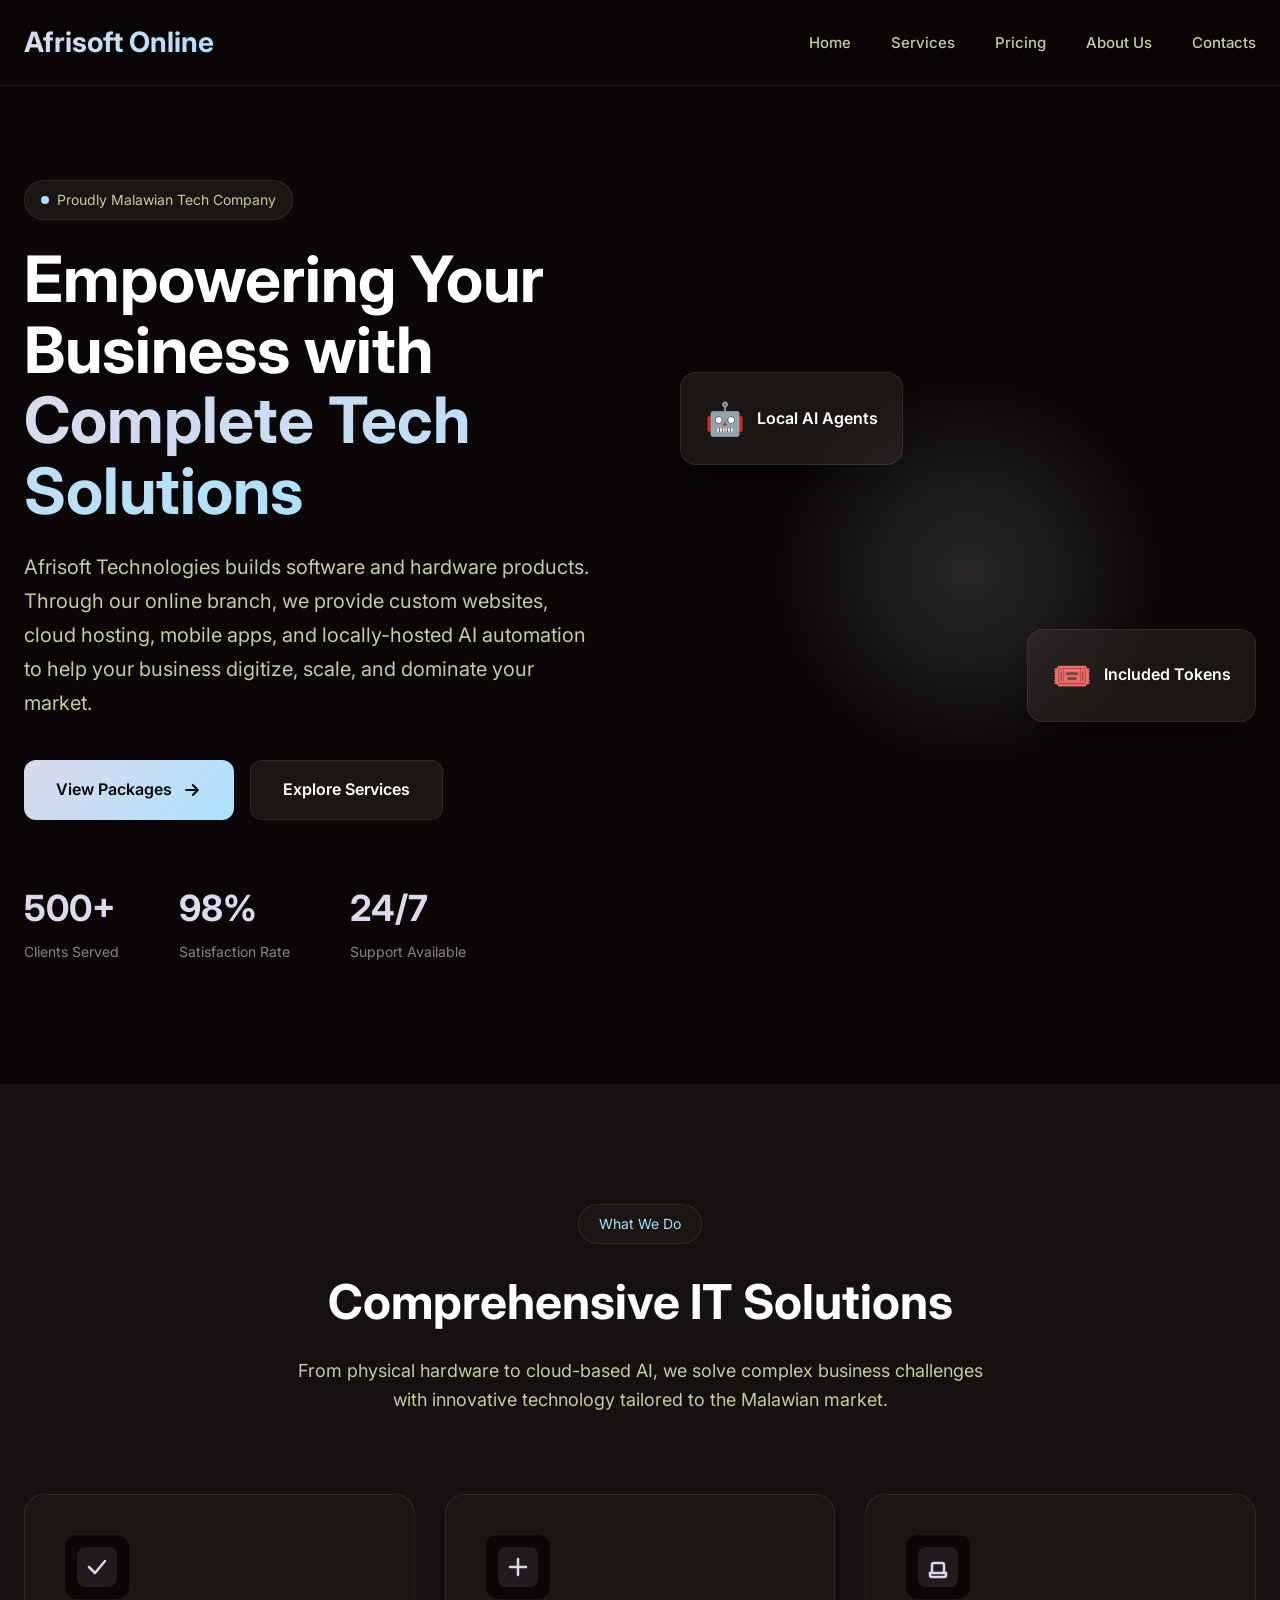
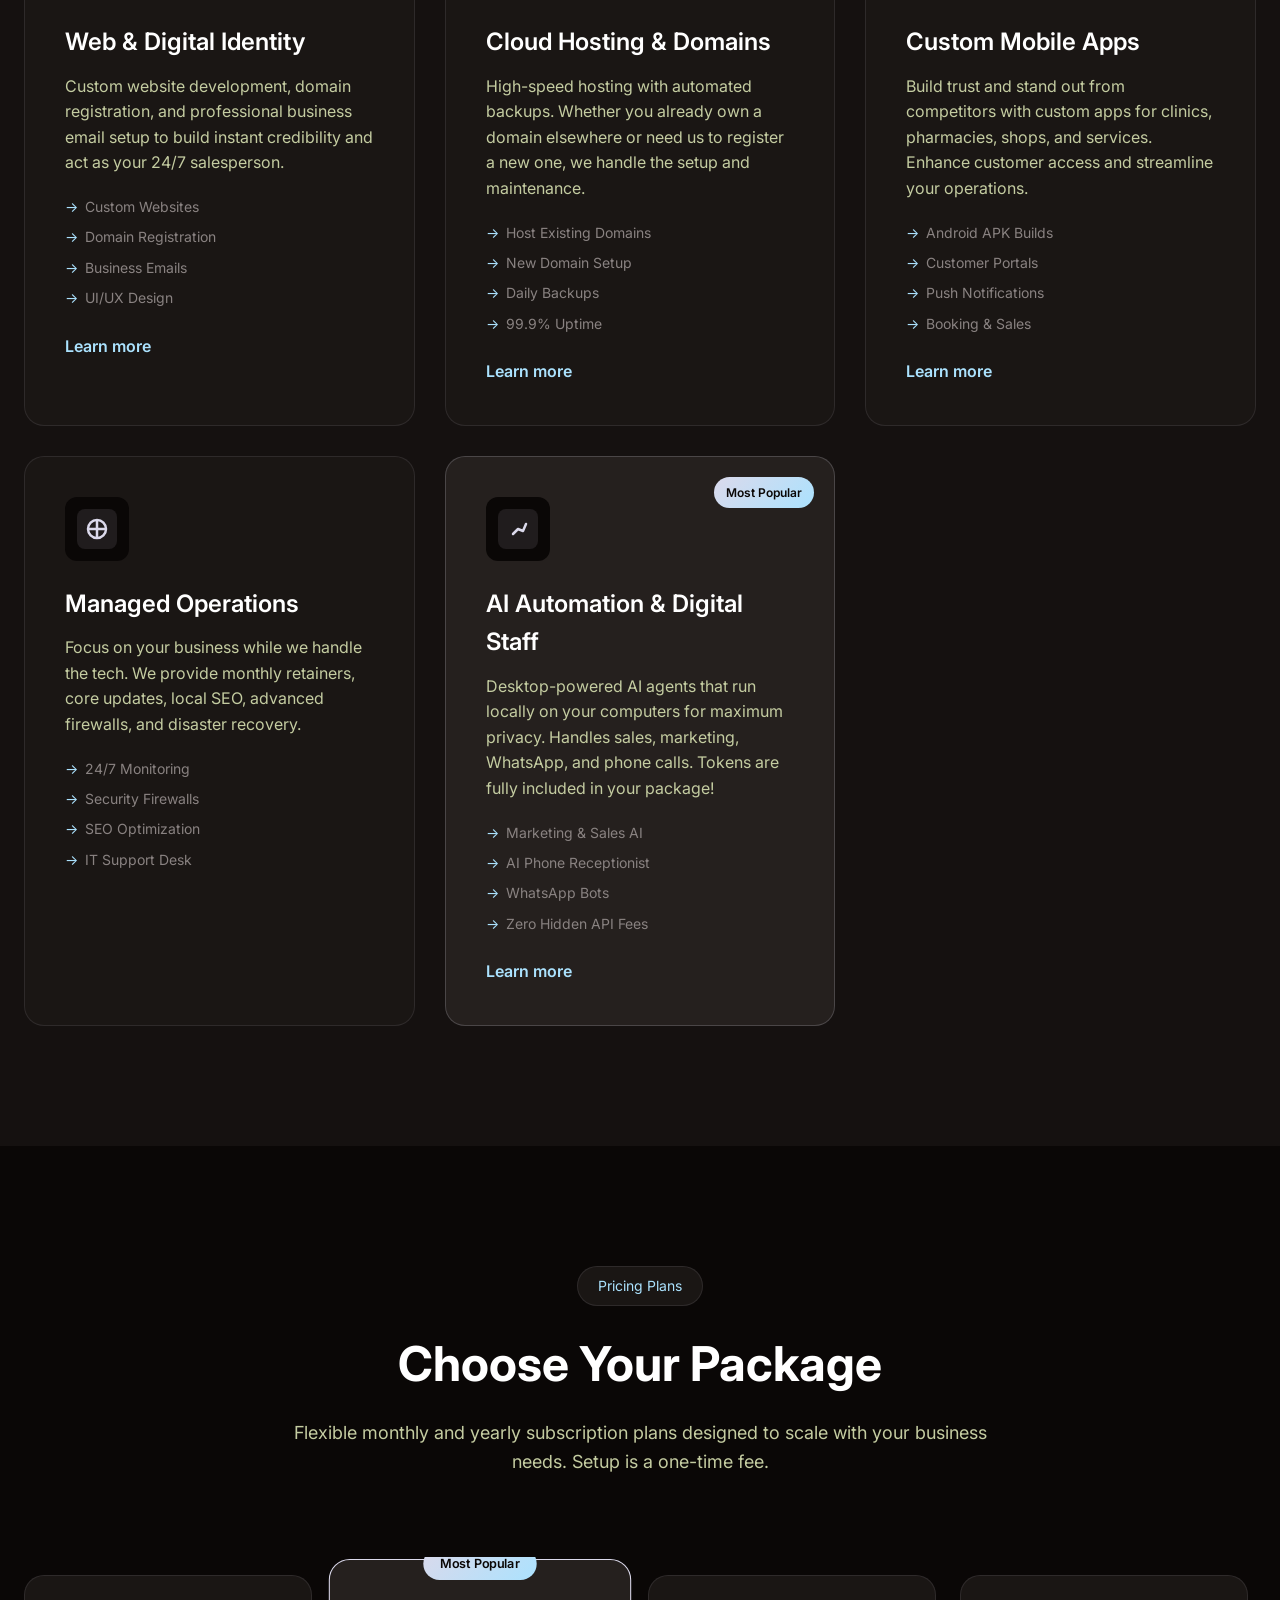
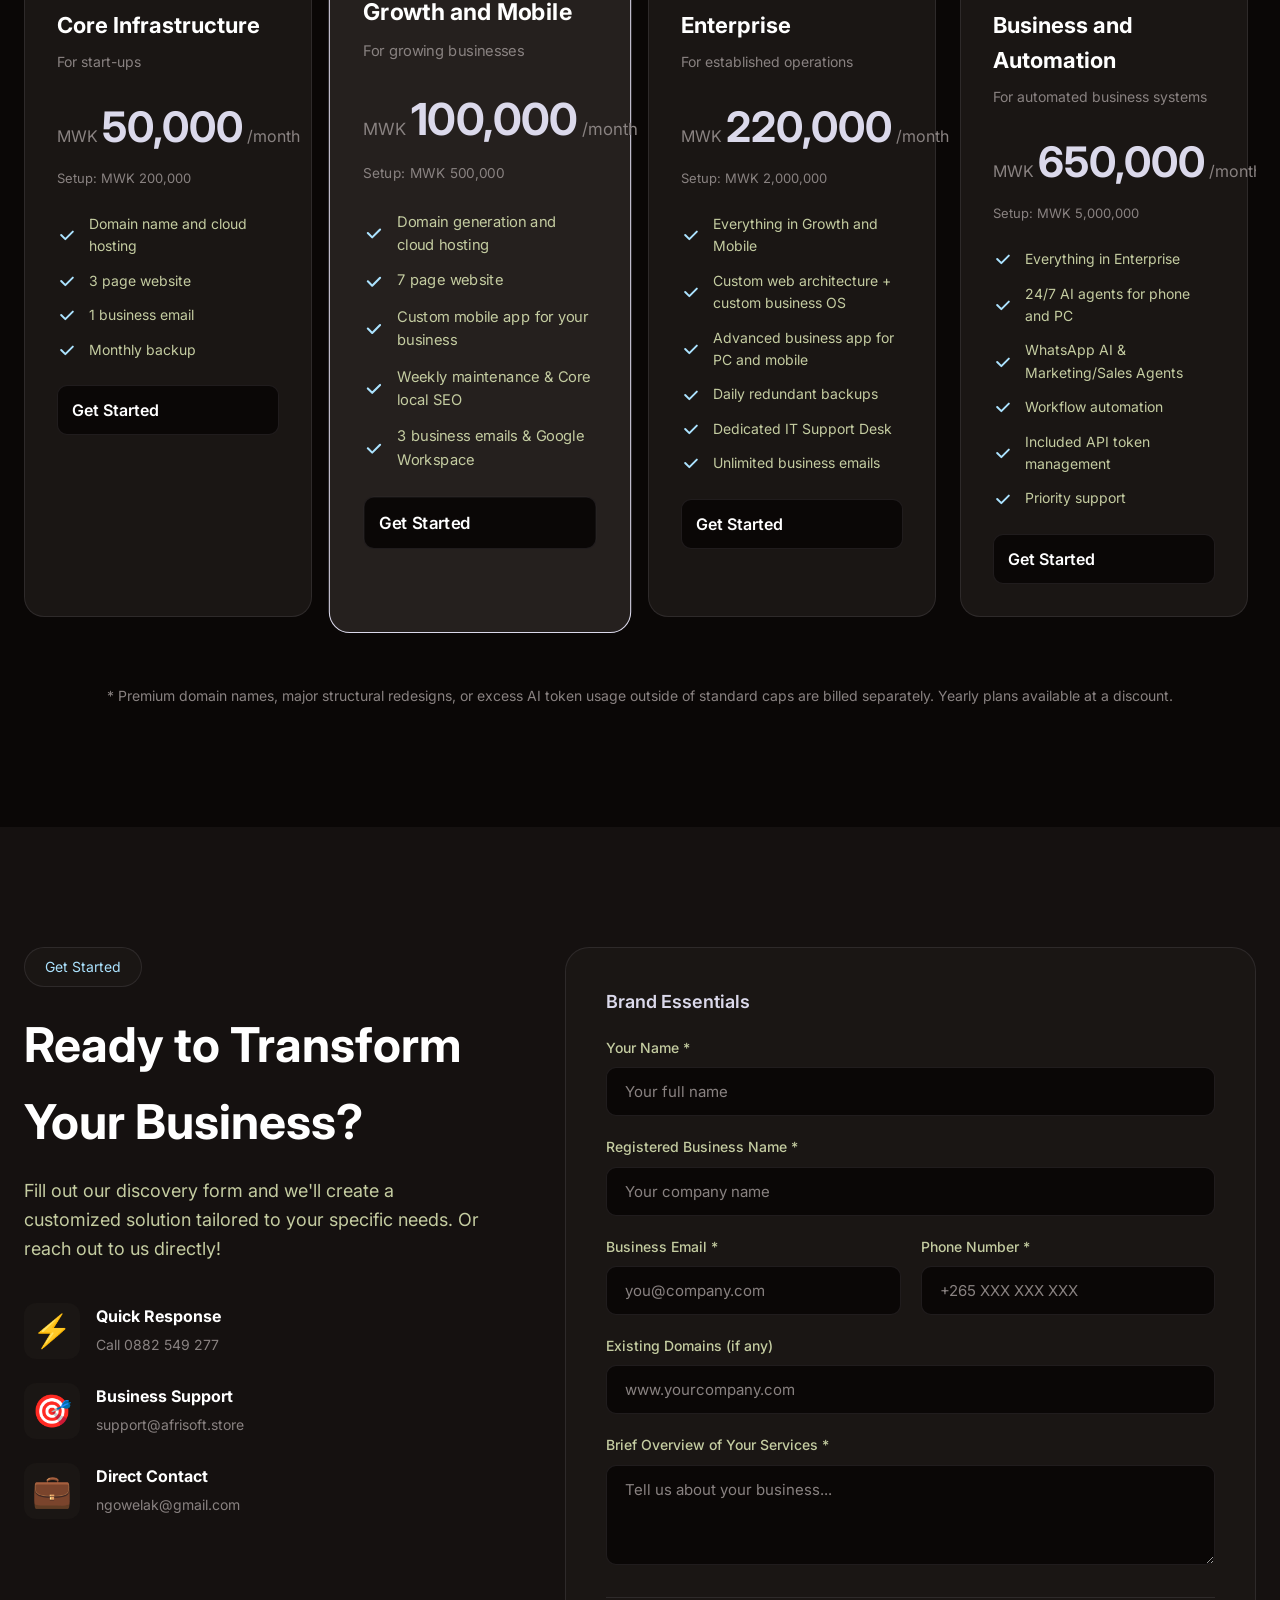
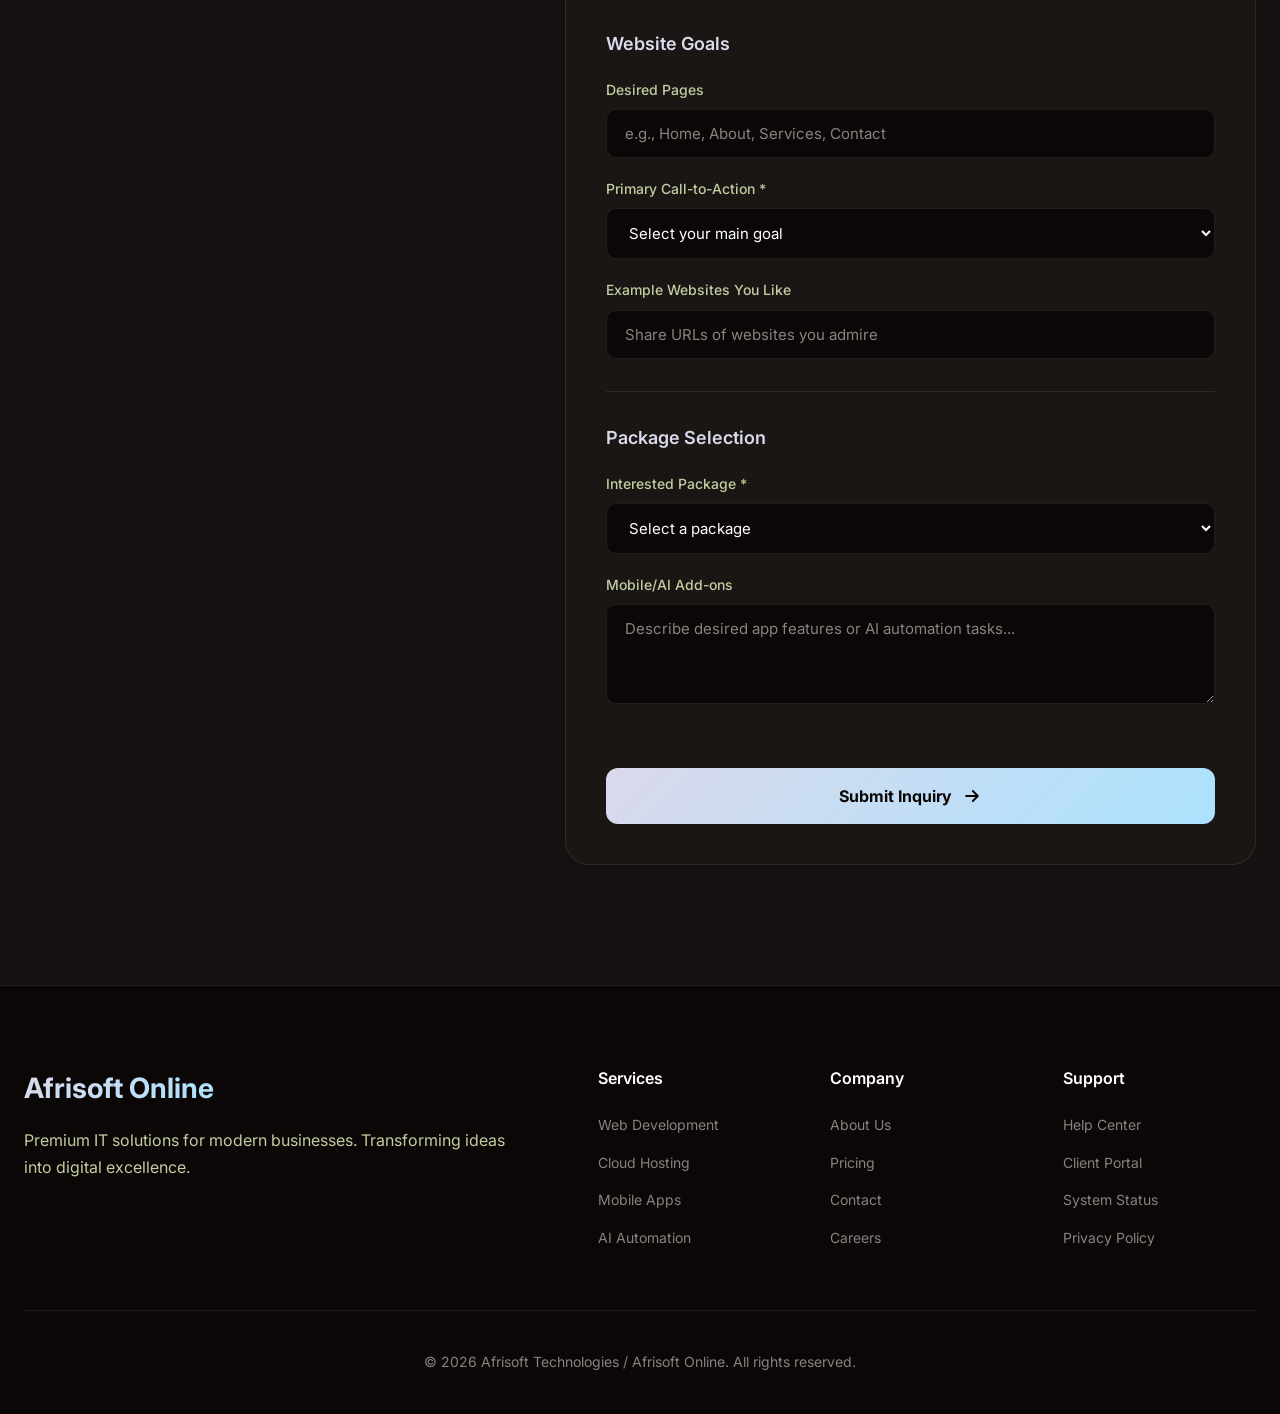
==== index.html @ 942be298 "Add files via upload" ====
<!DOCTYPE html>
<html lang="en">
<head>
    <meta charset="UTF-8">
    <meta name="viewport" content="width=device-width, initial-scale=1.0">
    <title>Afrisoft Online - Premium IT Solutions & Digital Services</title>
    <link rel="stylesheet" href="css/style.css">
    <link rel="preconnect" href="https://fonts.googleapis.com">
    <link href="https://fonts.googleapis.com/css2?family=Inter:wght@300;400;500;600;700&display=swap" rel="stylesheet">
</head>
<body>
    <!-- Navigation -->
    <nav class="navbar">
        <div class="container">
            <div class="nav-wrapper">
                <div class="logo">
                    <span class="logo-text">Afrisoft Online</span>
                </div>
                <ul class="nav-menu">
                    <li><a href="index.html" class="nav-link active">Home</a></li>
                    <li><a href="#services" class="nav-link">Services</a></li>
                    <li><a href="pricing.html" class="nav-link">Pricing</a></li>
                    <li><a href="about.html" class="nav-link">About Us</a></li>
                    <li><a href="contact.html" class="nav-link">Contacts</a></li>
                </ul>
                <button class="mobile-menu-toggle">
                    <span></span>
                    <span></span>
                    <span></span>
                </button>
            </div>
        </div>
    </nav>

    <!-- Hero Section -->
    <section id="home" class="hero">
        <div class="container">
            <div class="hero-wrapper">
                <div class="hero-content">
                    <div class="hero-badge">
                        <span class="badge-dot"></span>
                        Proudly Malawian Tech Company
                    </div>
                    <h1 class="hero-title">
                        Empowering Your Business with <span class="text-gradient">Complete Tech Solutions</span>
                    </h1>
                    <p class="hero-description">
                        Afrisoft Technologies builds software and hardware products. Through our online branch, we provide custom websites, cloud hosting, mobile apps, and locally-hosted AI automation to help your business digitize, scale, and dominate your market.
                    </p>
                    <div class="hero-cta">
                        <a href="#pricing" class="btn btn-primary">
                            View Packages
                            <svg width="20" height="20" viewBox="0 0 20 20" fill="none">
                                <path d="M4.167 10H15.834M15.834 10L10.834 5M15.834 10L10.834 15" stroke="currentColor" stroke-width="2" stroke-linecap="round" stroke-linejoin="round"/>
                            </svg>
                        </a>
                        <a href="#services" class="btn btn-secondary">Explore Services</a>
                    </div>
                    <div class="hero-stats">
                        <div class="stat-item">
                            <div class="stat-number">500+</div>
                            <div class="stat-label">Clients Served</div>
                        </div>
                        <div class="stat-item">
                            <div class="stat-number">98%</div>
                            <div class="stat-label">Satisfaction Rate</div>
                        </div>
                        <div class="stat-item">
                            <div class="stat-number">24/7</div>
                            <div class="stat-label">Support Available</div>
                        </div>
                    </div>
                </div>
                <div class="hero-visual">
                    <div class="visual-container">
                        <div class="floating-card card-1">
                            <div class="card-icon">🤖</div>
                            <div class="card-text">Local AI Agents</div>
                        </div>
                        <div class="floating-card card-2">
                            <div class="card-icon">🎟️</div>
                            <div class="card-text">Included Tokens</div>
                        </div>
                        <div class="main-visual">
                            <div class="visual-gradient"></div>
                        </div>
                    </div>
                </div>
            </div>
        </div>
    </section>

    <!-- Services Section -->
    <section id="services" class="services">
        <div class="container">
            <div class="section-header">
                <div class="section-badge">What We Do</div>
                <h2 class="section-title">Comprehensive IT Solutions</h2>
                <p class="section-description">From physical hardware to cloud-based AI, we solve complex business challenges with innovative technology tailored to the Malawian market.</p>
            </div>
            <div class="services-grid">
                <div class="service-card">
                    <div class="service-icon">
                        <svg width="40" height="40" viewBox="0 0 40 40" fill="none">
                            <rect width="40" height="40" rx="8" fill="currentColor" opacity="0.1"/>
                            <path d="M12 20L18 26L28 14" stroke="currentColor" stroke-width="2.5" stroke-linecap="round" stroke-linejoin="round"/>
                        </svg>
                    </div>
                    <h3 class="service-title">Web & Digital Identity</h3>
                    <p class="service-description">Custom website development, domain registration, and professional business email setup to build instant credibility and act as your 24/7 salesperson.</p>
                    <ul class="service-features">
                        <li>Custom Websites</li>
                        <li>Domain Registration</li>
                        <li>Business Emails</li>
                        <li>UI/UX Design</li>
                    </ul>
                    <a href="web-development.html" class="service-link">Learn more</a>
                </div>
                <div class="service-card">
                    <div class="service-icon">
                        <svg width="40" height="40" viewBox="0 0 40 40" fill="none">
                            <rect width="40" height="40" rx="8" fill="currentColor" opacity="0.1"/>
                            <path d="M20 12V28M12 20H28" stroke="currentColor" stroke-width="2.5" stroke-linecap="round"/>
                        </svg>
                    </div>
                    <h3 class="service-title">Cloud Hosting & Domains</h3>
                    <p class="service-description">High-speed hosting with automated backups. Whether you already own a domain elsewhere or need us to register a new one, we handle the setup and maintenance.</p>
                    <ul class="service-features">
                        <li>Host Existing Domains</li>
                        <li>New Domain Setup</li>
                        <li>Daily Backups</li>
                        <li>99.9% Uptime</li>
                    </ul>
                    <a href="cloud-hosting.html" class="service-link">Learn more</a>
                </div>
                <div class="service-card">
                    <div class="service-icon">
                        <svg width="40" height="40" viewBox="0 0 40 40" fill="none">
                            <rect width="40" height="40" rx="8" fill="currentColor" opacity="0.1"/>
                            <path d="M14 26V18C14 16.8954 14.8954 16 16 16H24C25.1046 16 26 16.8954 26 18V26M12 26H28V28C28 29.1046 27.1046 30 26 30H14C12.8954 30 12 29.1046 12 28V26Z" stroke="currentColor" stroke-width="2.5" stroke-linecap="round"/>
                        </svg>
                    </div>
                    <h3 class="service-title">Custom Mobile Apps</h3>
                    <p class="service-description">Build trust and stand out from competitors with custom apps for clinics, pharmacies, shops, and services. Enhance customer access and streamline your operations.</p>
                    <ul class="service-features">
                        <li>Android APK Builds</li>
                        <li>Customer Portals</li>
                        <li>Push Notifications</li>
                        <li>Booking & Sales</li>
                    </ul>
                    <a href="mobile-apps.html" class="service-link">Learn more</a>
                </div>
                <div class="service-card">
                    <div class="service-icon">
                        <svg width="40" height="40" viewBox="0 0 40 40" fill="none">
                            <rect width="40" height="40" rx="8" fill="currentColor" opacity="0.1"/>
                            <path d="M20 13V27M13 20H27" stroke="currentColor" stroke-width="2.5" stroke-linecap="round"/>
                            <circle cx="20" cy="20" r="9" stroke="currentColor" stroke-width="2.5"/>
                        </svg>
                    </div>
                    <h3 class="service-title">Managed Operations</h3>
                    <p class="service-description">Focus on your business while we handle the tech. We provide monthly retainers, core updates, local SEO, advanced firewalls, and disaster recovery.</p>
                    <ul class="service-features">
                        <li>24/7 Monitoring</li>
                        <li>Security Firewalls</li>
                        <li>SEO Optimization</li>
                        <li>IT Support Desk</li>
                    </ul>
                </div>
                <div class="service-card featured">
                    <div class="featured-badge">Most Popular</div>
                    <div class="service-icon">
                        <svg width="40" height="40" viewBox="0 0 40 40" fill="none">
                            <rect width="40" height="40" rx="8" fill="currentColor" opacity="0.1"/>
                            <path d="M15 25L20 20L25 22L28 15" stroke="currentColor" stroke-width="2.5" stroke-linecap="round" stroke-linejoin="round"/>
                        </svg>
                    </div>
                    <h3 class="service-title">AI Automation & Digital Staff</h3>
                    <p class="service-description">Desktop-powered AI agents that run locally on your computers for maximum privacy. Handles sales, marketing, WhatsApp, and phone calls. Tokens are fully included in your package!</p>
                    <ul class="service-features">
                        <li>Marketing & Sales AI</li>
                        <li>AI Phone Receptionist</li>
                        <li>WhatsApp Bots</li>
                        <li>Zero Hidden API Fees</li>
                    </ul>
                    <a href="ai-automation.html" class="service-link">Learn more</a>
                </div>
            </div>
        </div>
    </section>

    <!-- Pricing Section -->
    <section id="pricing" class="pricing">
        <div class="container">
            <div class="section-header">
                <div class="section-badge">Pricing Plans</div>
                <h2 class="section-title">Choose Your Package</h2>
                <p class="section-description">Flexible monthly and yearly subscription plans designed to scale with your business needs. Setup is a one-time fee.</p>
            </div>
            <div class="pricing-grid">
                <!-- Core Infrastructure -->
                <div class="pricing-card">
                    <div class="pricing-header">
                        <h3 class="plan-name">Core Infrastructure</h3>
                        <p class="plan-for">For start-ups</p>
                        <div class="plan-price">
                            <span class="currency">MWK</span>
                            <span class="amount">50,000</span>
                            <span class="period">/month</span>
                        </div>
                        <div class="setup-fee">Setup: MWK 200,000</div>
                    </div>
                    <ul class="plan-features">
                        <li>
                            <svg width="20" height="20" viewBox="0 0 20 20" fill="none"><path d="M4.167 10L8.334 14.167L15.834 6.667" stroke="currentColor" stroke-width="2" stroke-linecap="round" stroke-linejoin="round"/></svg>
                            Domain name and cloud hosting
                        </li>
                        <li>
                            <svg width="20" height="20" viewBox="0 0 20 20" fill="none"><path d="M4.167 10L8.334 14.167L15.834 6.667" stroke="currentColor" stroke-width="2" stroke-linecap="round" stroke-linejoin="round"/></svg>
                            3 page website
                        </li>
                        <li>
                            <svg width="20" height="20" viewBox="0 0 20 20" fill="none"><path d="M4.167 10L8.334 14.167L15.834 6.667" stroke="currentColor" stroke-width="2" stroke-linecap="round" stroke-linejoin="round"/></svg>
                            1 business email
                        </li>
                        <li>
                            <svg width="20" height="20" viewBox="0 0 20 20" fill="none"><path d="M4.167 10L8.334 14.167L15.834 6.667" stroke="currentColor" stroke-width="2" stroke-linecap="round" stroke-linejoin="round"/></svg>
                            Monthly backup
                        </li>
                    </ul>
                    <button class="btn btn-plan" onclick="selectPlan('Core Infrastructure')">Get Started</button>
                </div>

                <!-- Growth and Mobile -->
                <div class="pricing-card popular">
                    <div class="popular-badge">Most Popular</div>
                    <div class="pricing-header">
                        <h3 class="plan-name">Growth and Mobile</h3>
                        <p class="plan-for">For growing businesses</p>
                        <div class="plan-price">
                            <span class="currency">MWK</span>
                            <span class="amount">100,000</span>
                            <span class="period">/month</span>
                        </div>
                        <div class="setup-fee">Setup: MWK 500,000</div>
                    </div>
                    <ul class="plan-features">
                        <li>
                            <svg width="20" height="20" viewBox="0 0 20 20" fill="none"><path d="M4.167 10L8.334 14.167L15.834 6.667" stroke="currentColor" stroke-width="2" stroke-linecap="round" stroke-linejoin="round"/></svg>
                            Domain generation and cloud hosting
                        </li>
                        <li>
                            <svg width="20" height="20" viewBox="0 0 20 20" fill="none"><path d="M4.167 10L8.334 14.167L15.834 6.667" stroke="currentColor" stroke-width="2" stroke-linecap="round" stroke-linejoin="round"/></svg>
                            7 page website
                        </li>
                        <li>
                            <svg width="20" height="20" viewBox="0 0 20 20" fill="none"><path d="M4.167 10L8.334 14.167L15.834 6.667" stroke="currentColor" stroke-width="2" stroke-linecap="round" stroke-linejoin="round"/></svg>
                            Custom mobile app for your business
                        </li>
                        <li>
                            <svg width="20" height="20" viewBox="0 0 20 20" fill="none"><path d="M4.167 10L8.334 14.167L15.834 6.667" stroke="currentColor" stroke-width="2" stroke-linecap="round" stroke-linejoin="round"/></svg>
                            Weekly maintenance & Core local SEO
                        </li>
                        <li>
                            <svg width="20" height="20" viewBox="0 0 20 20" fill="none"><path d="M4.167 10L8.334 14.167L15.834 6.667" stroke="currentColor" stroke-width="2" stroke-linecap="round" stroke-linejoin="round"/></svg>
                            3 business emails & Google Workspace
                        </li>
                    </ul>
                    <button class="btn btn-plan btn-primary" onclick="selectPlan('Growth and Mobile')">Get Started</button>
                </div>

                <!-- Enterprise -->
                <div class="pricing-card">
                    <div class="pricing-header">
                        <h3 class="plan-name">Enterprise</h3>
                        <p class="plan-for">For established operations</p>
                        <div class="plan-price">
                            <span class="currency">MWK</span>
                            <span class="amount">220,000</span>
                            <span class="period">/month</span>
                        </div>
                        <div class="setup-fee">Setup: MWK 2,000,000</div>
                    </div>
                    <ul class="plan-features">
                        <li>
                            <svg width="20" height="20" viewBox="0 0 20 20" fill="none"><path d="M4.167 10L8.334 14.167L15.834 6.667" stroke="currentColor" stroke-width="2" stroke-linecap="round" stroke-linejoin="round"/></svg>
                            Everything in Growth and Mobile
                        </li>
                        <li>
                            <svg width="20" height="20" viewBox="0 0 20 20" fill="none"><path d="M4.167 10L8.334 14.167L15.834 6.667" stroke="currentColor" stroke-width="2" stroke-linecap="round" stroke-linejoin="round"/></svg>
                            Custom web architecture + custom business OS
                        </li>
                        <li>
                            <svg width="20" height="20" viewBox="0 0 20 20" fill="none"><path d="M4.167 10L8.334 14.167L15.834 6.667" stroke="currentColor" stroke-width="2" stroke-linecap="round" stroke-linejoin="round"/></svg>
                            Advanced business app for PC and mobile
                        </li>
                        <li>
                            <svg width="20" height="20" viewBox="0 0 20 20" fill="none"><path d="M4.167 10L8.334 14.167L15.834 6.667" stroke="currentColor" stroke-width="2" stroke-linecap="round" stroke-linejoin="round"/></svg>
                            Daily redundant backups
                        </li>
                        <li>
                            <svg width="20" height="20" viewBox="0 0 20 20" fill="none"><path d="M4.167 10L8.334 14.167L15.834 6.667" stroke="currentColor" stroke-width="2" stroke-linecap="round" stroke-linejoin="round"/></svg>
                            Dedicated IT Support Desk
                        </li>
                        <li>
                            <svg width="20" height="20" viewBox="0 0 20 20" fill="none"><path d="M4.167 10L8.334 14.167L15.834 6.667" stroke="currentColor" stroke-width="2" stroke-linecap="round" stroke-linejoin="round"/></svg>
                            Unlimited business emails
                        </li>
                    </ul>
                    <button class="btn btn-plan" onclick="selectPlan('Enterprise')">Get Started</button>
                </div>

                <!-- Business and Automation -->
                <div class="pricing-card">
                    <div class="pricing-header">
                        <h3 class="plan-name">Business and Automation</h3>
                        <p class="plan-for">For automated business systems</p>
                        <div class="plan-price">
                            <span class="currency">MWK</span>
                            <span class="amount">650,000</span>
                            <span class="period">/month</span>
                        </div>
                        <div class="setup-fee">Setup: MWK 5,000,000</div>
                    </div>
                    <ul class="plan-features">
                        <li>
                            <svg width="20" height="20" viewBox="0 0 20 20" fill="none"><path d="M4.167 10L8.334 14.167L15.834 6.667" stroke="currentColor" stroke-width="2" stroke-linecap="round" stroke-linejoin="round"/></svg>
                            Everything in Enterprise
                        </li>
                        <li>
                            <svg width="20" height="20" viewBox="0 0 20 20" fill="none"><path d="M4.167 10L8.334 14.167L15.834 6.667" stroke="currentColor" stroke-width="2" stroke-linecap="round" stroke-linejoin="round"/></svg>
                            24/7 AI agents for phone and PC
                        </li>
                        <li>
                            <svg width="20" height="20" viewBox="0 0 20 20" fill="none"><path d="M4.167 10L8.334 14.167L15.834 6.667" stroke="currentColor" stroke-width="2" stroke-linecap="round" stroke-linejoin="round"/></svg>
                            WhatsApp AI & Marketing/Sales Agents
                        </li>
                        <li>
                            <svg width="20" height="20" viewBox="0 0 20 20" fill="none"><path d="M4.167 10L8.334 14.167L15.834 6.667" stroke="currentColor" stroke-width="2" stroke-linecap="round" stroke-linejoin="round"/></svg>
                            Workflow automation
                        </li>
                        <li>
                            <svg width="20" height="20" viewBox="0 0 20 20" fill="none"><path d="M4.167 10L8.334 14.167L15.834 6.667" stroke="currentColor" stroke-width="2" stroke-linecap="round" stroke-linejoin="round"/></svg>
                            Included API token management
                        </li>
                        <li>
                            <svg width="20" height="20" viewBox="0 0 20 20" fill="none"><path d="M4.167 10L8.334 14.167L15.834 6.667" stroke="currentColor" stroke-width="2" stroke-linecap="round" stroke-linejoin="round"/></svg>
                            Priority support
                        </li>
                    </ul>
                    <button class="btn btn-plan" onclick="selectPlan('Business and Automation')">Get Started</button>
                </div>
            </div>
            <p class="pricing-note">* Premium domain names, major structural redesigns, or excess AI token usage outside of standard caps are billed separately. Yearly plans available at a discount.</p>
        </div>
    </section>

    <!-- Contact Section -->
    <section id="contact" class="contact">
        <div class="container">
            <div class="contact-wrapper">
                <div class="contact-info">
                    <div class="section-badge">Get Started</div>
                    <h2 class="section-title">Ready to Transform Your Business?</h2>
                    <p class="section-description">Fill out our discovery form and we'll create a customized solution tailored to your specific needs. Or reach out to us directly!</p>
                    <div class="contact-features">
                        <div class="contact-feature">
                            <div class="feature-icon">⚡</div>
                            <div class="feature-text">
                                <strong>Quick Response</strong>
                                <span>Call 0882 549 277</span>
                            </div>
                        </div>
                        <div class="contact-feature">
                            <div class="feature-icon">🎯</div>
                            <div class="feature-text">
                                <strong>Business Support</strong>
                                <span>support@afrisoft.store</span>
                            </div>
                        </div>
                        <div class="contact-feature">
                            <div class="feature-icon">💼</div>
                            <div class="feature-text">
                                <strong>Direct Contact</strong>
                                <span>ngowelak@gmail.com</span>
                            </div>
                        </div>
                    </div>
                </div>
                <div class="contact-form-container">
                    <form class="contact-form" id="contactForm" action="https://formspree.io/f/xkoandvy" method="POST">
                        <input type="hidden" name="_subject" value="New Afrisoft Online service request">
                        <div class="form-section">
                            <h4>Brand Essentials</h4>
                            <div class="form-group">
                                <label for="name">Your Name *</label>
                                <input type="text" id="name" name="name" required placeholder="Your full name">
                            </div>
                            <div class="form-group">
                                <label for="businessName">Registered Business Name *</label>
                                <input type="text" id="businessName" name="businessName" required placeholder="Your company name">
                            </div>
                            <div class="form-row">
                                <div class="form-group">
                                    <label for="email">Business Email *</label>
                                    <input type="email" id="email" name="email" required placeholder="you@company.com">
                                </div>
                                <div class="form-group">
                                    <label for="phone">Phone Number *</label>
                                    <input type="tel" id="phone" name="phone" required placeholder="+265 XXX XXX XXX">
                                </div>
                            </div>
                            <div class="form-group">
                                <label for="existingDomain">Existing Domains (if any)</label>
                                <input type="text" id="existingDomain" name="existingDomain" placeholder="www.yourcompany.com">
                            </div>
                            <div class="form-group">
                                <label for="services">Brief Overview of Your Services *</label>
                                <textarea id="services" name="services" rows="3" required placeholder="Tell us about your business..."></textarea>
                            </div>
                        </div>

                        <div class="form-section">
                            <h4>Website Goals</h4>
                            <div class="form-group">
                                <label for="desiredPages">Desired Pages</label>
                                <input type="text" id="desiredPages" name="desiredPages" placeholder="e.g., Home, About, Services, Contact">
                            </div>
                            <div class="form-group">
                                <label for="cta">Primary Call-to-Action *</label>
                                <select id="cta" name="cta" required>
                                    <option value="">Select your main goal</option>
                                    <option value="booking">Booking/Appointments</option>
                                    <option value="calling">Phone Calls</option>
                                    <option value="buying">Online Sales</option>
                                    <option value="inquiry">General Inquiries</option>
                                    <option value="other">Other</option>
                                </select>
                            </div>
                            <div class="form-group">
                                <label for="inspiration">Example Websites You Like</label>
                                <input type="text" id="inspiration" name="inspiration" placeholder="Share URLs of websites you admire">
                            </div>
                        </div>

                        <div class="form-section">
                            <h4>Package Selection</h4>
                            <div class="form-group">
                                <label for="package">Interested Package *</label>
                                <select id="package" name="package" required>
                                    <option value="">Select a package</option>
                                    <option value="Core Infrastructure">Core Infrastructure</option>
                                    <option value="Growth and Mobile">Growth and Mobile</option>
                                    <option value="Enterprise">Enterprise</option>
                                    <option value="Business and Automation">Business and Automation</option>
                                </select>
                            </div>
                            <div class="form-group">
                                <label for="addons">Mobile/AI Add-ons</label>
                                <textarea id="addons" name="addons" rows="2" placeholder="Describe desired app features or AI automation tasks..."></textarea>
                            </div>
                        </div>

                        <button type="submit" class="btn btn-submit">
                            Submit Inquiry
                            <svg width="20" height="20" viewBox="0 0 20 20" fill="none">
                                <path d="M4.167 10H15.834M15.834 10L10.834 5M15.834 10L10.834 15" stroke="currentColor" stroke-width="2" stroke-linecap="round" stroke-linejoin="round"/>
                            </svg>
                        </button>
                    </form>
                </div>
            </div>
        </div>
    </section>

    <!-- Footer -->
    <footer class="footer">
        <div class="container">
            <div class="footer-wrapper">
                <div class="footer-brand">
                    <div class="logo-text">Afrisoft Online</div>
                    <p>Premium IT solutions for modern businesses. Transforming ideas into digital excellence.</p>
                </div>
                <div class="footer-links">
                    <div class="footer-column">
                        <h5>Services</h5>
                        <ul>
                            <li><a href="web-development.html">Web Development</a></li>
                            <li><a href="cloud-hosting.html">Cloud Hosting</a></li>
                            <li><a href="mobile-apps.html">Mobile Apps</a></li>
                            <li><a href="ai-automation.html">AI Automation</a></li>
                        </ul>
                    </div>
                    <div class="footer-column">
                        <h5>Company</h5>
                        <ul>
                            <li><a href="about.html">About Us</a></li>
                            <li><a href="pricing.html">Pricing</a></li>
                            <li><a href="contact.html">Contact</a></li>
                            <li><a href="careers.html">Careers</a></li>
                        </ul>
                    </div>
                    <div class="footer-column">
                        <h5>Support</h5>
                        <ul>
                            <li><a href="contact.html">Help Center</a></li>
                            <li><a href="contact.html">Client Portal</a></li>
                            <li><a href="contact.html">System Status</a></li>
                            <li><a href="privacy-policy.html">Privacy Policy</a></li>
                        </ul>
                    </div>
                </div>
            </div>
            <div class="footer-bottom">
                <p>&copy; 2026 Afrisoft Technologies / Afrisoft Online. All rights reserved.</p>
            </div>
        </div>
    </footer>

    <script src="js/main.js"></script>
</body>
</html>
---- css/style.css ----
/* ===== CSS Variables ===== */
:root {
    /* Colors - Dark Mode with Pastel Accents */
    --bg-primary: #0a0706;
    --bg-secondary: #151110;
    --bg-card: #1a1614;
    --bg-elevated: #25201e;
    
    --text-primary: #ffffff;
    --text-secondary: #c4cca1;
    --text-muted: #898281;
    
    --accent-primary: #dbd9eb;
    --accent-secondary: #abe2fe;
    --accent-gradient: linear-gradient(135deg, #dbd9eb 0%, #abe2fe 100%);
    
    --border-color: rgba(219, 217, 235, 0.1);
    --border-light: rgba(219, 217, 235, 0.2);
    
    /* Spacing */
    --section-padding: 120px;
    --container-max-width: 1280px;
    
    /* Typography */
    --font-family: 'Inter', -apple-system, BlinkMacSystemFont, 'Segoe UI', sans-serif;
    
    /* Transitions */
    --transition-smooth: all 0.3s cubic-bezier(0.4, 0, 0.2, 1);
    --transition-bounce: all 0.5s cubic-bezier(0.68, -0.55, 0.265, 1.55);
}

/* ===== Reset & Base Styles ===== */
* {
    margin: 0;
    padding: 0;
    box-sizing: border-box;
}

html {
    scroll-behavior: smooth;
}

body {
    font-family: var(--font-family);
    background-color: var(--bg-primary);
    color: var(--text-primary);
    line-height: 1.6;
    overflow-x: hidden;
}

.container {
    max-width: var(--container-max-width);
    margin: 0 auto;
    padding: 0 24px;
}

/* ===== Navigation ===== */
.navbar {
    position: fixed;
    top: 0;
    left: 0;
    right: 0;
    z-index: 1000;
    background: rgba(10, 7, 6, 0.8);
    backdrop-filter: blur(20px);
    border-bottom: 1px solid var(--border-color);
    transition: var(--transition-smooth);
}

.navbar.scrolled {
    background: rgba(10, 7, 6, 0.95);
}

.nav-wrapper {
    display: flex;
    align-items: center;
    justify-content: space-between;
    padding: 20px 0;
}

.logo-text {
    font-size: 28px;
    font-weight: 700;
    background: var(--accent-gradient);
    -webkit-background-clip: text;
    -webkit-text-fill-color: transparent;
    background-clip: text;
}

.nav-menu {
    display: flex;
    gap: 40px;
    list-style: none;
}

.nav-link {
    color: var(--text-secondary);
    text-decoration: none;
    font-weight: 500;
    font-size: 15px;
    transition: var(--transition-smooth);
    position: relative;
}

.nav-link:hover,
.nav-link.active {
    color: var(--text-primary);
}

.nav-link::after {
    content: '';
    position: absolute;
    bottom: -5px;
    left: 0;
    width: 0;
    height: 2px;
    background: var(--accent-gradient);
    transition: width 0.3s ease;
}

.nav-link:hover::after,
.nav-link.active::after {
    width: 100%;
}

.mobile-menu-toggle {
    display: none;
    flex-direction: column;
    gap: 5px;
    background: none;
    border: none;
    cursor: pointer;
    padding: 5px;
}

.mobile-menu-toggle span {
    width: 25px;
    height: 2px;
    background: var(--text-primary);
    transition: var(--transition-smooth);
}

/* ===== Hero Section ===== */
.hero {
    padding: 180px 0 120px;
    position: relative;
    overflow: hidden;
}

.hero-wrapper {
    display: grid;
    grid-template-columns: 1fr 1fr;
    gap: 80px;
    align-items: center;
}

.hero-badge {
    display: inline-flex;
    align-items: center;
    gap: 8px;
    padding: 8px 16px;
    background: var(--bg-card);
    border: 1px solid var(--border-color);
    border-radius: 50px;
    font-size: 14px;
    color: var(--text-secondary);
    margin-bottom: 24px;
    animation: fadeInUp 0.8s ease;
}

.badge-dot {
    width: 8px;
    height: 8px;
    background: var(--accent-secondary);
    border-radius: 50%;
    animation: pulse 2s infinite;
}

.hero-title {
    font-size: 64px;
    font-weight: 700;
    line-height: 1.1;
    margin-bottom: 24px;
    animation: fadeInUp 0.8s ease 0.1s both;
}

.text-gradient {
    background: var(--accent-gradient);
    -webkit-background-clip: text;
    -webkit-text-fill-color: transparent;
    background-clip: text;
}

.hero-description {
    font-size: 20px;
    color: var(--text-secondary);
    margin-bottom: 40px;
    line-height: 1.7;
    animation: fadeInUp 0.8s ease 0.2s both;
}

.hero-cta {
    display: flex;
    gap: 16px;
    margin-bottom: 60px;
    animation: fadeInUp 0.8s ease 0.3s both;
}

.btn {
    display: inline-flex;
    align-items: center;
    gap: 10px;
    padding: 16px 32px;
    border-radius: 12px;
    font-weight: 600;
    font-size: 16px;
    text-decoration: none;
    cursor: pointer;
    border: none;
    transition: var(--transition-smooth);
    font-family: inherit;
}

.btn-primary {
    background: var(--accent-gradient);
    color: var(--bg-primary);
}

.btn-primary:hover {
    transform: translateY(-2px);
    box-shadow: 0 10px 30px rgba(171, 226, 254, 0.3);
}

.btn-secondary {
    background: var(--bg-card);
    color: var(--text-primary);
    border: 1px solid var(--border-color);
}

.btn-secondary:hover {
    background: var(--bg-elevated);
    border-color: var(--border-light);
}

.hero-stats {
    display: flex;
    gap: 60px;
    animation: fadeInUp 0.8s ease 0.4s both;
}

.stat-item {
    text-align: left;
}

.stat-number {
    font-size: 36px;
    font-weight: 700;
    color: var(--accent-primary);
    margin-bottom: 4px;
}

.stat-label {
    font-size: 14px;
    color: var(--text-muted);
}

/* Hero Visual */
.hero-visual {
    position: relative;
    animation: fadeIn 1s ease 0.5s both;
}

.visual-container {
    position: relative;
    height: 600px;
}

.main-visual {
    position: absolute;
    top: 50%;
    left: 50%;
    transform: translate(-50%, -50%);
    width: 400px;
    height: 400px;
}

.visual-gradient {
    width: 100%;
    height: 100%;
    background: radial-gradient(circle, rgba(219, 217, 235, 0.15) 0%, transparent 70%);
    border-radius: 50%;
    animation: float 6s ease-in-out infinite;
}

.floating-card {
    position: absolute;
    background: var(--bg-card);
    border: 1px solid var(--border-color);
    border-radius: 16px;
    padding: 20px 24px;
    display: flex;
    align-items: center;
    gap: 12px;
    box-shadow: 0 20px 40px rgba(0, 0, 0, 0.3);
    animation: float 4s ease-in-out infinite;
}

.card-1 {
    top: 100px;
    left: 0;
    animation-delay: 0s;
}

.card-2 {
    bottom: 150px;
    right: 0;
    animation-delay: 2s;
}

.card-icon {
    font-size: 32px;
}

.card-text {
    font-weight: 600;
    color: var(--text-primary);
}

/* ===== Services Section ===== */
.services {
    padding: var(--section-padding) 0;
    background: var(--bg-secondary);
}

.section-header {
    text-align: center;
    max-width: 700px;
    margin: 0 auto 80px;
}

.section-badge {
    display: inline-block;
    padding: 8px 20px;
    background: var(--bg-card);
    border: 1px solid var(--border-color);
    border-radius: 50px;
    font-size: 14px;
    color: var(--accent-secondary);
    margin-bottom: 20px;
}

.section-title {
    font-size: 48px;
    font-weight: 700;
    margin-bottom: 16px;
}

.section-description {
    font-size: 18px;
    color: var(--text-secondary);
}

.services-grid {
    display: grid;
    grid-template-columns: repeat(3, 1fr);
    gap: 30px;
}

.service-card {
    background: var(--bg-card);
    border: 1px solid var(--border-color);
    border-radius: 20px;
    padding: 40px;
    transition: var(--transition-smooth);
    position: relative;
    overflow: hidden;
}

.service-card::before {
    content: '';
    position: absolute;
    top: 0;
    left: 0;
    right: 0;
    height: 2px;
    background: var(--accent-gradient);
    transform: scaleX(0);
    transition: transform 0.3s ease;
}

.service-card:hover {
    transform: translateY(-5px);
    border-color: var(--border-light);
    box-shadow: 0 20px 40px rgba(0, 0, 0, 0.3);
}

.service-card:hover::before {
    transform: scaleX(1);
}

.service-card.featured {
    background: var(--bg-elevated);
    border-color: var(--border-light);
}

.featured-badge {
    position: absolute;
    top: 20px;
    right: 20px;
    padding: 6px 12px;
    background: var(--accent-gradient);
    color: var(--bg-primary);
    border-radius: 20px;
    font-size: 12px;
    font-weight: 600;
}

.service-icon {
    width: 64px;
    height: 64px;
    background: var(--bg-primary);
    border-radius: 12px;
    display: flex;
    align-items: center;
    justify-content: center;
    margin-bottom: 24px;
    color: var(--accent-primary);
}

.service-title {
    font-size: 24px;
    font-weight: 600;
    margin-bottom: 12px;
}

.service-description {
    color: var(--text-secondary);
    margin-bottom: 20px;
    line-height: 1.6;
}

.service-features {
    list-style: none;
    display: flex;
    flex-direction: column;
    gap: 8px;
}

.service-features li {
    color: var(--text-muted);
    font-size: 14px;
    padding-left: 20px;
    position: relative;
}

.service-features li::before {
    content: '→';
    position: absolute;
    left: 0;
    color: var(--accent-secondary);
}

.service-link {
    display: inline-flex;
    margin-top: 24px;
    color: var(--accent-secondary);
    text-decoration: none;
    font-weight: 600;
}

.service-link:hover {
    color: var(--text-primary);
}

/* ===== Pricing Section ===== */
.pricing {
    padding: var(--section-padding) 0;
}

.pricing-grid {
    display: grid;
    grid-auto-flow: column;
    grid-auto-columns: minmax(280px, 1fr);
    grid-template-columns: none;
    gap: 24px;
    margin-bottom: 40px;
    overflow-x: auto;
    overflow-y: visible;
    padding: 18px 4px 28px;
    scroll-snap-type: x mandatory;
    scrollbar-color: var(--accent-secondary) var(--bg-card);
}

.pricing-grid::-webkit-scrollbar {
    height: 10px;
}

.pricing-grid::-webkit-scrollbar-track {
    background: var(--bg-card);
    border-radius: 999px;
}

.pricing-grid::-webkit-scrollbar-thumb {
    background: var(--accent-gradient);
    border-radius: 999px;
}

.pricing-card {
    background: var(--bg-card);
    border: 1px solid var(--border-color);
    border-radius: 20px;
    padding: 32px;
    transition: var(--transition-smooth);
    position: relative;
    min-width: 280px;
    scroll-snap-align: start;
}

.pricing-card:hover {
    transform: translateY(-5px);
    border-color: var(--border-light);
    box-shadow: 0 20px 40px rgba(0, 0, 0, 0.3);
}

.pricing-card.popular {
    background: var(--bg-elevated);
    border-color: var(--accent-primary);
    transform: scale(1.05);
}

.pricing-card.popular:hover {
    transform: scale(1.05) translateY(-5px);
}

.popular-badge {
    position: absolute;
    top: -12px;
    left: 50%;
    transform: translateX(-50%);
    padding: 6px 16px;
    background: var(--accent-gradient);
    color: var(--bg-primary);
    border-radius: 20px;
    font-size: 12px;
    font-weight: 600;
}

.pricing-header {
    margin-bottom: 24px;
}

.plan-name {
    font-size: 22px;
    font-weight: 700;
    margin-bottom: 8px;
}

.plan-for {
    font-size: 14px;
    color: var(--text-muted);
    margin-bottom: 20px;
}

.plan-price {
    display: flex;
    align-items: baseline;
    gap: 4px;
    margin-bottom: 8px;
}

.currency {
    font-size: 16px;
    color: var(--text-muted);
}

.amount {
    font-size: 42px;
    font-weight: 700;
    color: var(--accent-primary);
}

.period {
    font-size: 16px;
    color: var(--text-muted);
}

.setup-fee {
    font-size: 13px;
    color: var(--text-muted);
}

.plan-features {
    list-style: none;
    margin-bottom: 24px;
    display: flex;
    flex-direction: column;
    gap: 12px;
}

.plan-features li {
    display: flex;
    align-items: center;
    gap: 12px;
    font-size: 14px;
    color: var(--text-secondary);
}

.plan-features li svg {
    color: var(--accent-secondary);
    flex-shrink: 0;
}

.btn-plan {
    width: 100%;
    padding: 14px;
    background: var(--bg-primary);
    border: 1px solid var(--border-color);
    color: var(--text-primary);
    border-radius: 10px;
    font-weight: 600;
    cursor: pointer;
    transition: var(--transition-smooth);
}

.btn-plan:hover {
    background: var(--accent-gradient);
    color: var(--bg-primary);
    border-color: transparent;
}

.pricing-note {
    text-align: center;
    color: var(--text-muted);
    font-size: 14px;
}

/* ===== Contact Section ===== */
.contact {
    padding: var(--section-padding) 0;
    background: var(--bg-secondary);
}

.contact-wrapper {
    display: grid;
    grid-template-columns: 1fr 1.5fr;
    gap: 80px;
    align-items: start;
}

.contact-info .section-title {
    text-align: left;
    margin-bottom: 16px;
}

.contact-info .section-description {
    text-align: left;
    margin-bottom: 40px;
}

.contact-features {
    display: flex;
    flex-direction: column;
    gap: 24px;
}

.contact-feature {
    display: flex;
    align-items: center;
    gap: 16px;
}

.feature-icon {
    font-size: 32px;
    width: 56px;
    height: 56px;
    background: var(--bg-card);
    border-radius: 12px;
    display: flex;
    align-items: center;
    justify-content: center;
}

.feature-text strong {
    display: block;
    color: var(--text-primary);
    margin-bottom: 2px;
}

.feature-text span {
    color: var(--text-muted);
    font-size: 14px;
}

/* Contact Form */
.contact-form-container {
    background: var(--bg-card);
    border: 1px solid var(--border-color);
    border-radius: 24px;
    padding: 40px;
}

.contact-form {
    display: flex;
    flex-direction: column;
    gap: 32px;
}

.form-section {
    display: flex;
    flex-direction: column;
    gap: 20px;
    padding-bottom: 32px;
    border-bottom: 1px solid var(--border-color);
}

.form-section:last-of-type {
    border-bottom: none;
}

.form-section h4 {
    font-size: 18px;
    font-weight: 600;
    color: var(--accent-primary);
}

.form-group {
    display: flex;
    flex-direction: column;
    gap: 8px;
}

.form-row {
    display: grid;
    grid-template-columns: 1fr 1fr;
    gap: 20px;
}

.form-group label {
    font-size: 14px;
    font-weight: 500;
    color: var(--text-secondary);
}

.form-group input,
.form-group select,
.form-group textarea {
    padding: 14px 18px;
    background: var(--bg-primary);
    border: 1px solid var(--border-color);
    border-radius: 10px;
    color: var(--text-primary);
    font-family: inherit;
    font-size: 15px;
    transition: var(--transition-smooth);
}

.form-group input:focus,
.form-group select:focus,
.form-group textarea:focus {
    outline: none;
    border-color: var(--accent-primary);
    box-shadow: 0 0 0 3px rgba(219, 217, 235, 0.1);
}

.form-group input::placeholder,
.form-group textarea::placeholder {
    color: var(--text-muted);
}

.form-group textarea {
    resize: vertical;
    min-height: 100px;
}

.btn-submit {
    width: 100%;
    padding: 18px;
    background: var(--accent-gradient);
    color: var(--bg-primary);
    border: none;
    border-radius: 12px;
    font-weight: 700;
    font-size: 16px;
    cursor: pointer;
    transition: var(--transition-smooth);
    display: flex;
    align-items: center;
    justify-content: center;
    gap: 10px;
}

.btn-submit:hover {
    transform: translateY(-2px);
    box-shadow: 0 10px 30px rgba(171, 226, 254, 0.3);
}

/* ===== Footer ===== */
.footer {
    padding: 80px 0 40px;
    background: var(--bg-primary);
    border-top: 1px solid var(--border-color);
}

.footer-wrapper {
    display: grid;
    grid-template-columns: 1.5fr 2fr;
    gap: 80px;
    margin-bottom: 60px;
}

.footer-brand .logo-text {
    margin-bottom: 16px;
    display: inline-block;
}

.footer-brand p {
    color: var(--text-secondary);
    line-height: 1.7;
}

.footer-links {
    display: grid;
    grid-template-columns: repeat(3, 1fr);
    gap: 40px;
}

.footer-column h5 {
    font-size: 16px;
    font-weight: 600;
    margin-bottom: 20px;
    color: var(--text-primary);
}

.footer-column ul {
    list-style: none;
    display: flex;
    flex-direction: column;
    gap: 12px;
}

.footer-column a {
    color: var(--text-muted);
    text-decoration: none;
    font-size: 14px;
    transition: var(--transition-smooth);
}

.footer-column a:hover {
    color: var(--accent-secondary);
}

.footer-bottom {
    padding-top: 40px;
    border-top: 1px solid var(--border-color);
    text-align: center;
    color: var(--text-muted);
    font-size: 14px;
}

/* ===== Interior Pages ===== */
.page-hero {
    padding: 160px 0 80px;
    background: var(--bg-primary);
}

.page-hero-wrapper {
    display: grid;
    grid-template-columns: 1.2fr 0.8fr;
    gap: 60px;
    align-items: center;
}

.page-title {
    font-size: 56px;
    font-weight: 700;
    line-height: 1.1;
    margin-bottom: 24px;
}

.page-description {
    color: var(--text-secondary);
    font-size: 19px;
    line-height: 1.8;
    max-width: 760px;
}

.image-placeholder {
    min-height: 320px;
    border: 1px dashed var(--border-light);
    border-radius: 20px;
    background: var(--bg-card);
    color: var(--text-muted);
    display: flex;
    align-items: center;
    justify-content: center;
    text-align: center;
    padding: 24px;
}

.content-section {
    padding: 90px 0;
    background: var(--bg-secondary);
}

.content-section.alt {
    background: var(--bg-primary);
}

.content-grid {
    display: grid;
    grid-template-columns: repeat(3, 1fr);
    gap: 24px;
}

.detail-grid {
    display: grid;
    grid-template-columns: 1fr 1fr;
    gap: 32px;
    align-items: start;
}

.detail-card {
    background: var(--bg-card);
    border: 1px solid var(--border-color);
    border-radius: 20px;
    padding: 32px;
}

.detail-card h3 {
    font-size: 24px;
    margin-bottom: 14px;
}

.detail-card p {
    color: var(--text-secondary);
    line-height: 1.7;
}

.detail-card ul,
.policy-list {
    list-style: none;
    display: flex;
    flex-direction: column;
    gap: 12px;
    margin-top: 18px;
}

.detail-card li,
.policy-list li {
    color: var(--text-secondary);
    padding-left: 22px;
    position: relative;
}

.detail-card li::before,
.policy-list li::before {
    content: '→';
    color: var(--accent-secondary);
    position: absolute;
    left: 0;
}

.contact-methods {
    display: grid;
    grid-template-columns: repeat(2, 1fr);
    gap: 24px;
}

.contact-method {
    background: var(--bg-card);
    border: 1px solid var(--border-color);
    border-radius: 20px;
    padding: 32px;
}

.contact-method a {
    color: var(--accent-secondary);
    text-decoration: none;
    font-size: 22px;
    font-weight: 700;
}

.career-form {
    max-width: 780px;
    margin: 0 auto;
    background: var(--bg-card);
    border: 1px solid var(--border-color);
    border-radius: 24px;
    padding: 40px;
}

/* ===== Scroll Reveal ===== */
.scroll-reveal {
    opacity: 0;
    transform: translateY(30px);
    transition: opacity 0.7s ease, transform 0.7s ease;
    transition-delay: var(--reveal-delay, 0ms);
    will-change: opacity, transform;
}

.scroll-reveal.is-visible {
    opacity: 1;
    transform: translateY(0);
}

@media (prefers-reduced-motion: reduce) {
    .scroll-reveal {
        opacity: 1;
        transform: none;
        transition: none;
    }
}

/* ===== Animations ===== */
@keyframes fadeInUp {
    from {
        opacity: 0;
        transform: translateY(30px);
    }
    to {
        opacity: 1;
        transform: translateY(0);
    }
}

@keyframes fadeIn {
    from {
        opacity: 0;
    }
    to {
        opacity: 1;
    }
}

@keyframes pulse {
    0%, 100% {
        opacity: 1;
    }
    50% {
        opacity: 0.5;
    }
}

@keyframes float {
    0%, 100% {
        transform: translateY(0);
    }
    50% {
        transform: translateY(-20px);
    }
}

/* ===== Responsive Design ===== */
@media (max-width: 1200px) {
    .pricing-card.popular {
        transform: scale(1);
    }
    
    .pricing-card.popular:hover {
        transform: scale(1) translateY(-5px);
    }
}

@media (max-width: 992px) {
    .hero-wrapper {
        grid-template-columns: 1fr;
        gap: 60px;
    }
    
    .hero-title {
        font-size: 48px;
    }
    
    .services-grid {
        grid-template-columns: repeat(2, 1fr);
    }
    
    .contact-wrapper {
        grid-template-columns: 1fr;
        gap: 60px;
    }

    .page-hero-wrapper,
    .detail-grid {
        grid-template-columns: 1fr;
    }

    .content-grid {
        grid-template-columns: repeat(2, 1fr);
    }
    
    .visual-container {
        height: 400px;
    }
}

@media (max-width: 768px) {
    .nav-menu {
        display: none;
    }

    .nav-menu.active {
        display: flex;
        position: absolute;
        top: 78px;
        left: 24px;
        right: 24px;
        flex-direction: column;
        gap: 18px;
        padding: 24px;
        background: var(--bg-card);
        border: 1px solid var(--border-color);
        border-radius: 16px;
    }
    
    .mobile-menu-toggle {
        display: flex;
    }
    
    .hero {
        padding: 140px 0 80px;
    }
    
    .hero-title {
        font-size: 36px;
    }
    
    .hero-description {
        font-size: 16px;
    }
    
    .hero-cta {
        flex-direction: column;
    }
    
    .hero-stats {
        gap: 30px;
    }
    
    .section-title {
        font-size: 36px;
    }

    .page-title {
        font-size: 38px;
    }
    
    .services-grid {
        grid-template-columns: 1fr;
    }
    
    .content-grid,
    .contact-methods {
        grid-template-columns: 1fr;
    }
    
    .form-row {
        grid-template-columns: 1fr;
    }
    
    .footer-wrapper {
        grid-template-columns: 1fr;
        gap: 40px;
    }
    
    .footer-links {
        grid-template-columns: repeat(2, 1fr);
    }
}

@media (max-width: 480px) {
    .container {
        padding: 0 16px;
    }
    
    .hero-title {
        font-size: 32px;
    }
    
    .section-title {
        font-size: 28px;
    }
    
    .footer-links {
        grid-template-columns: 1fr;
    }
}
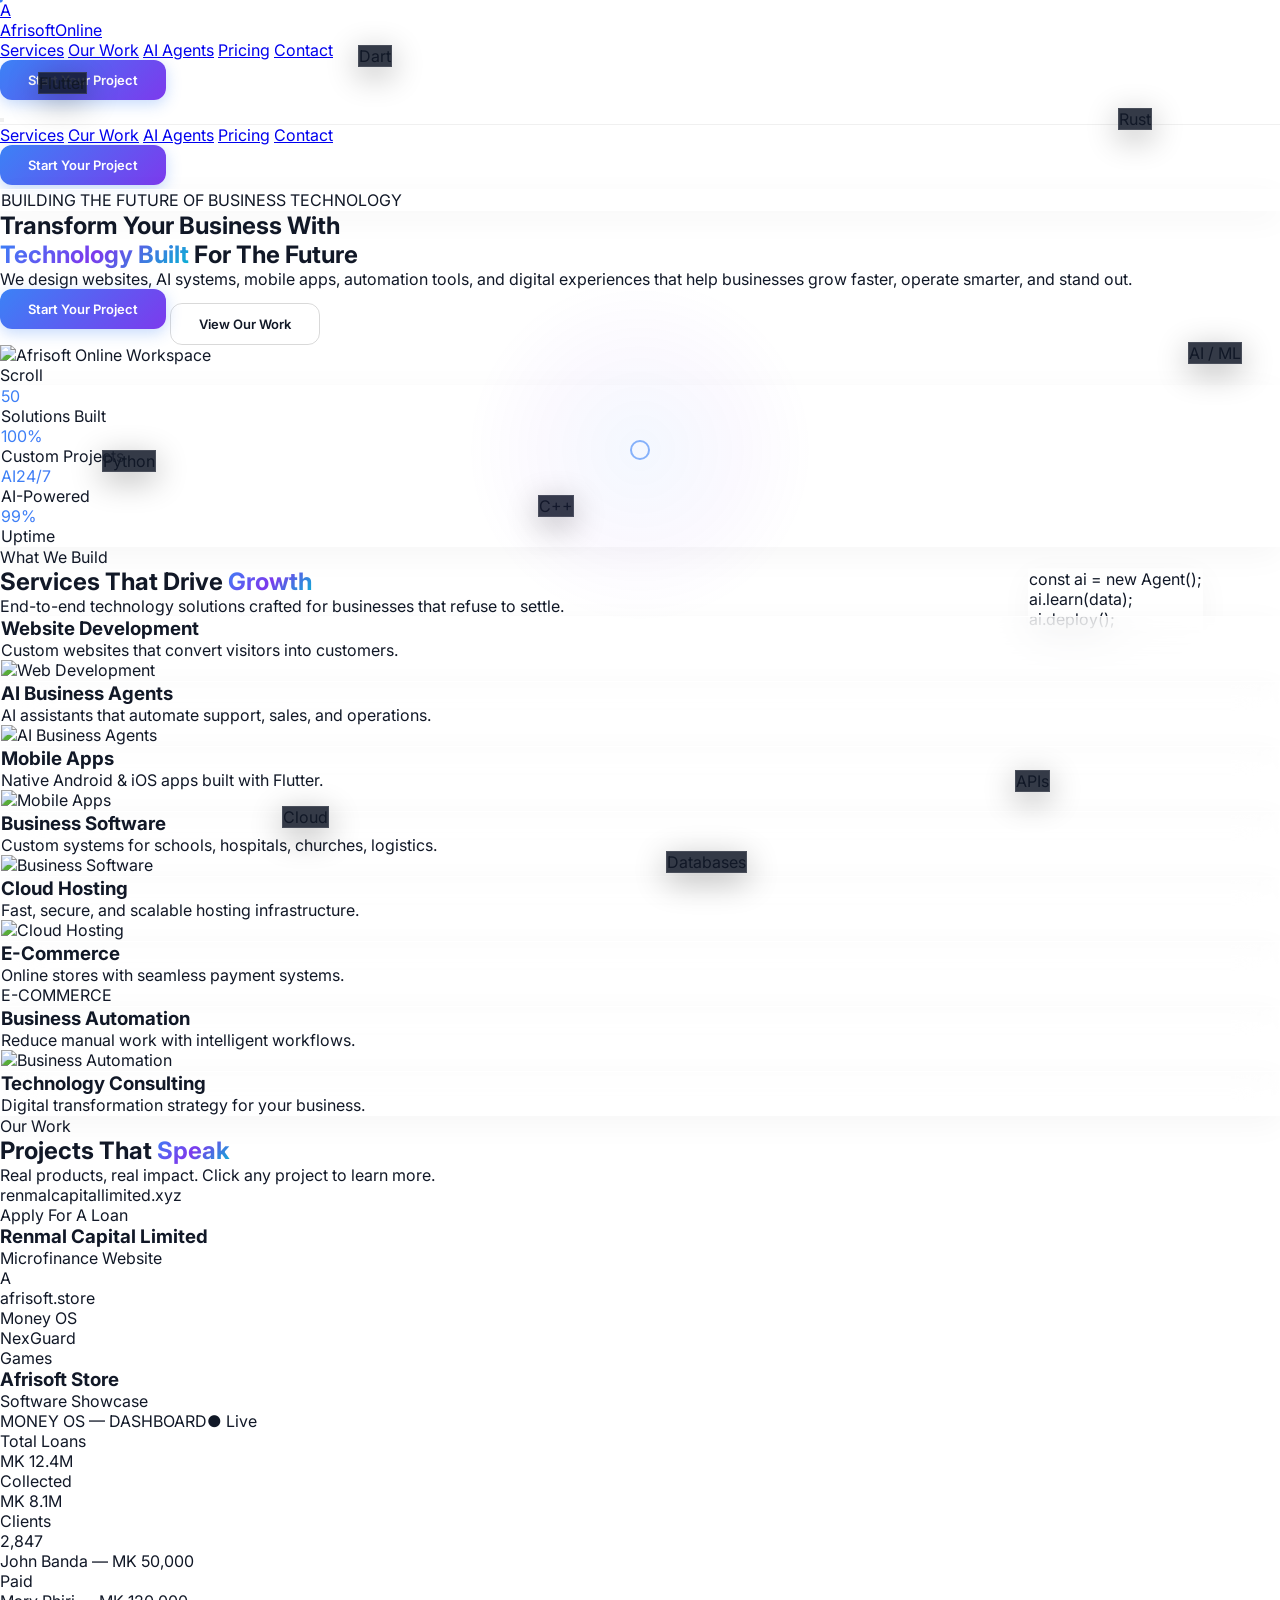
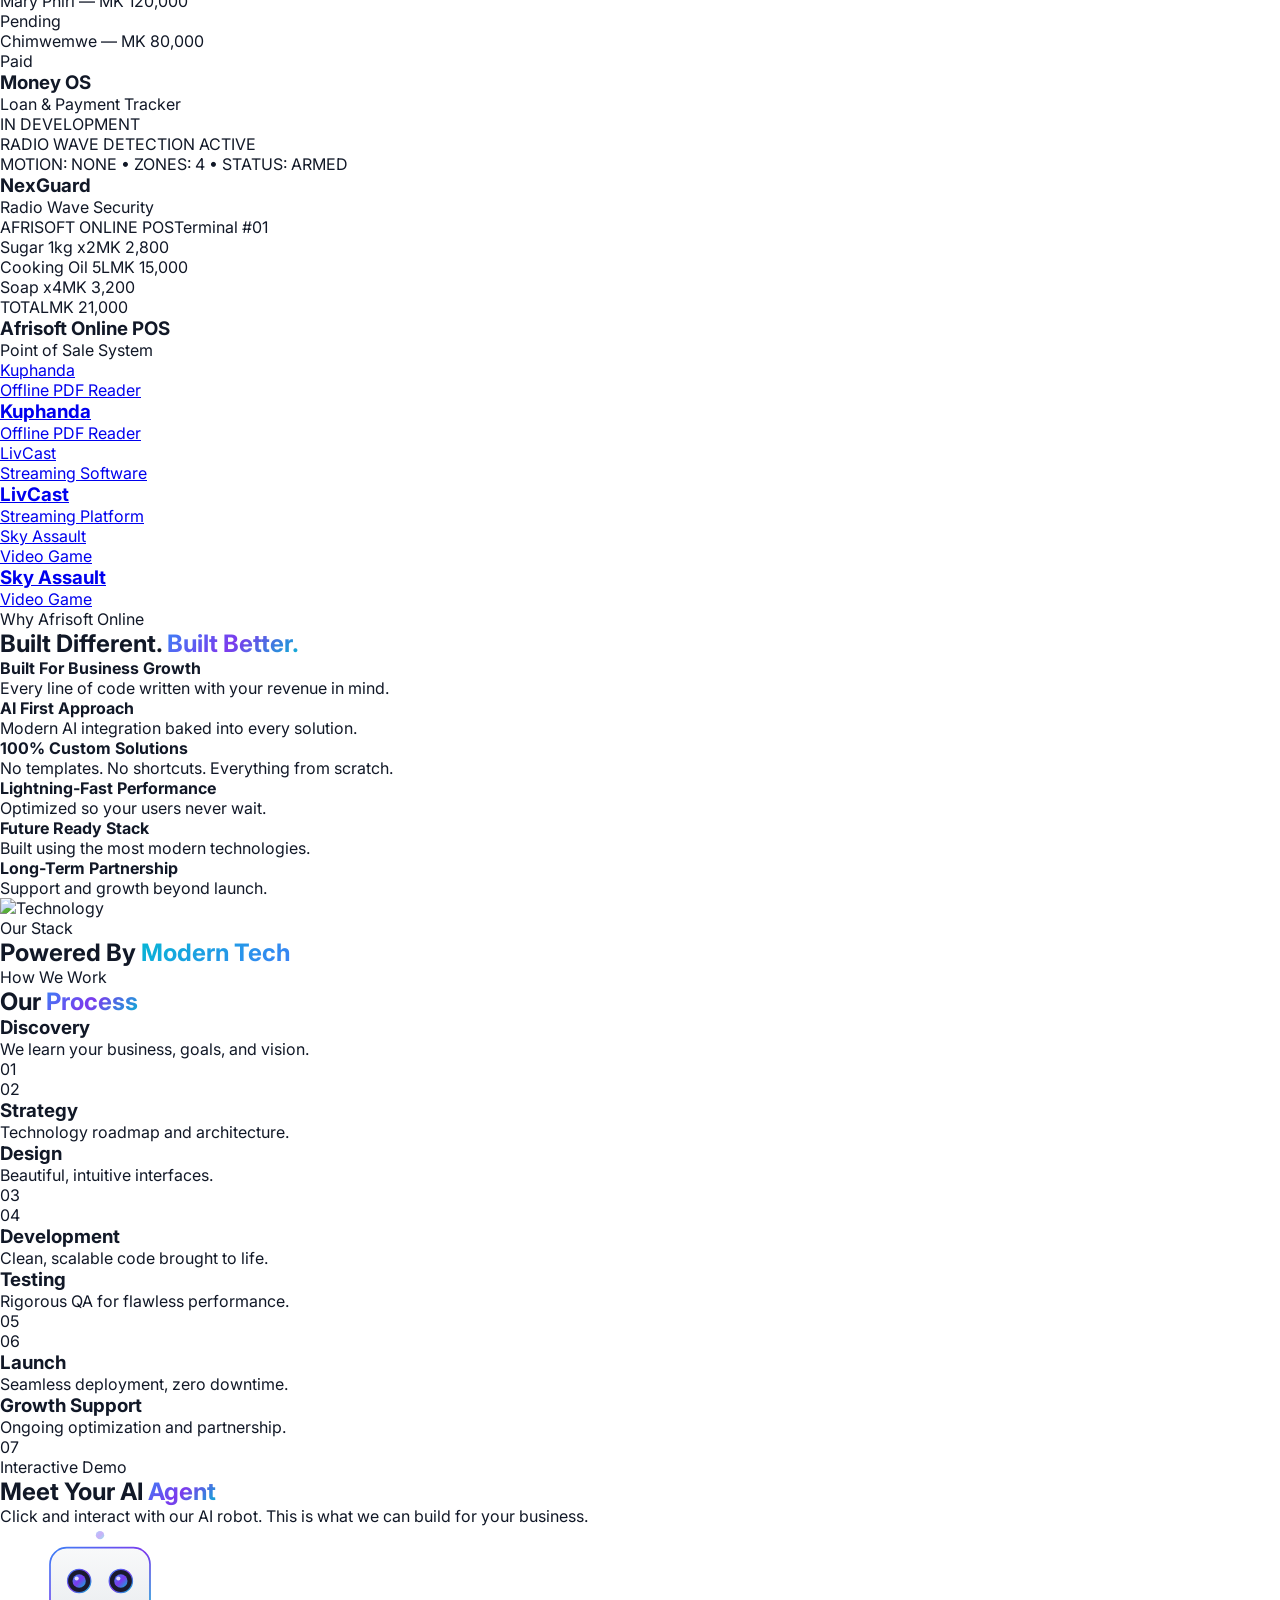
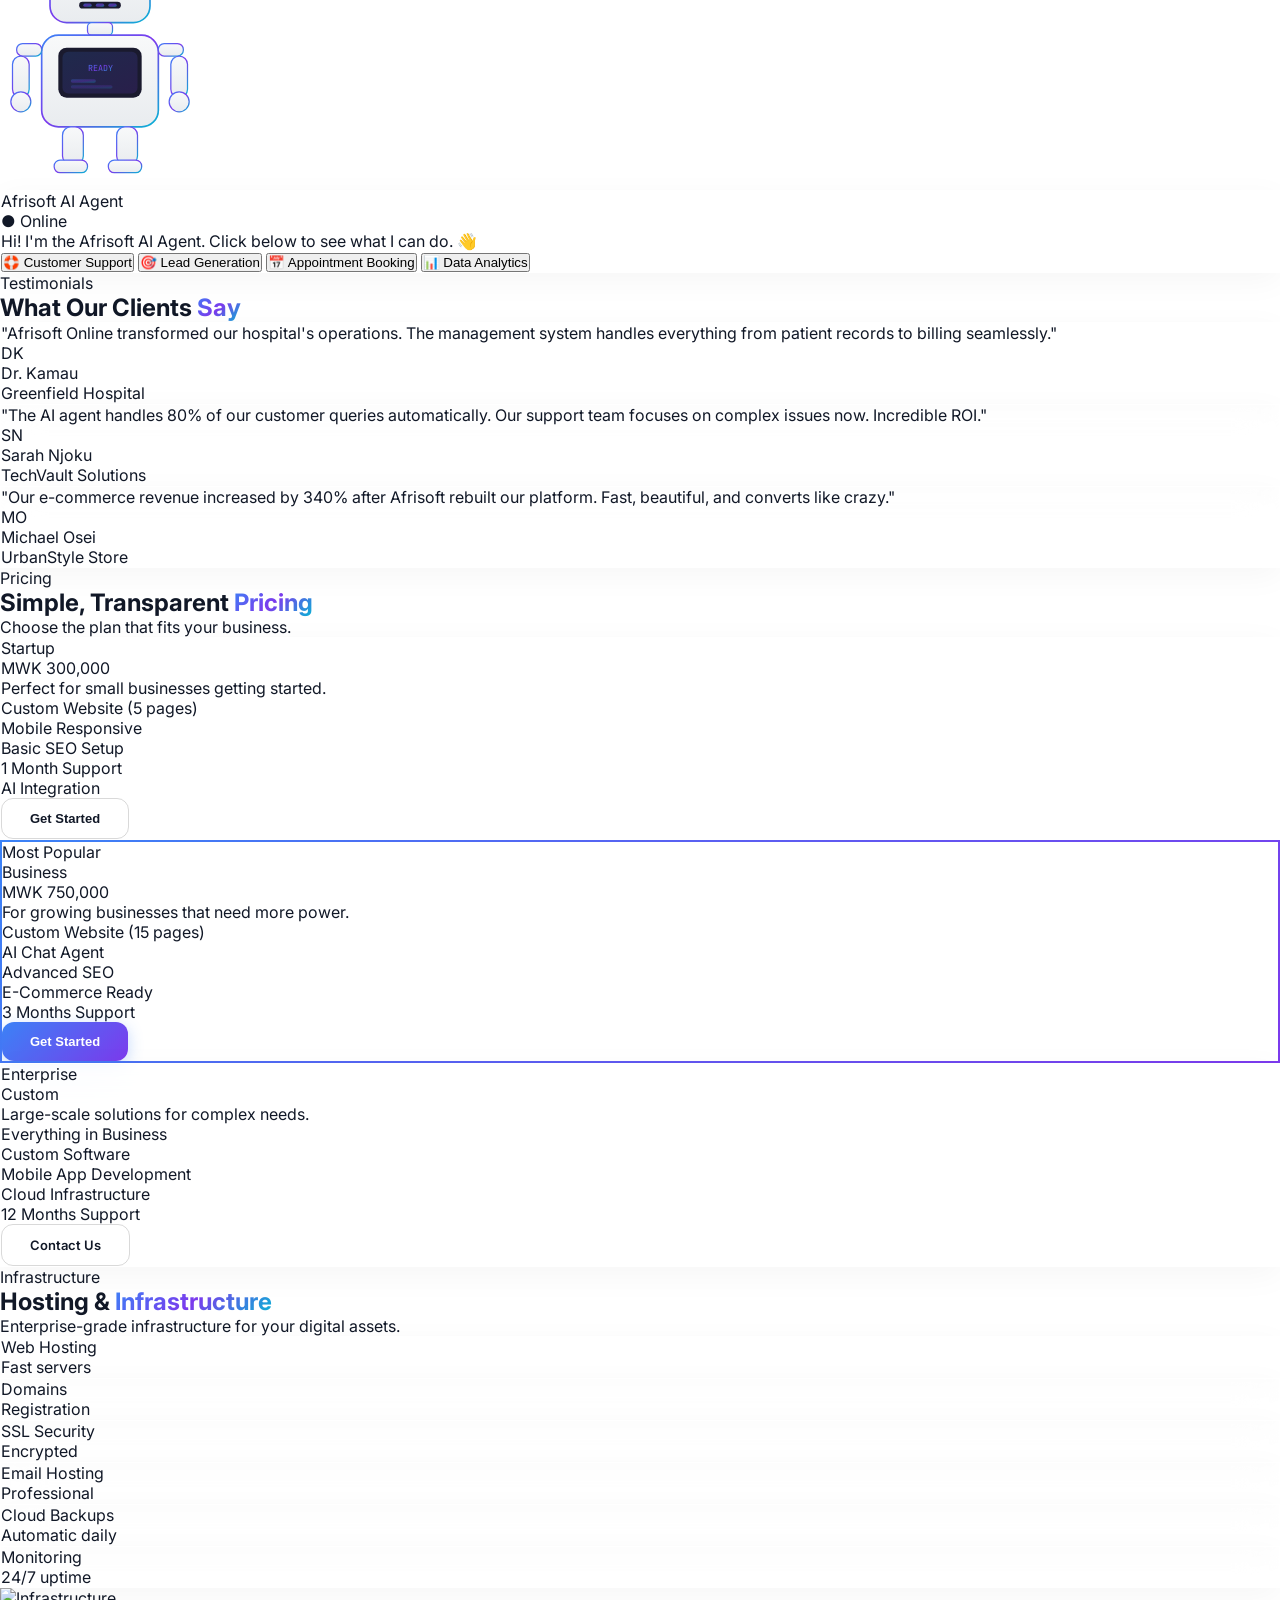
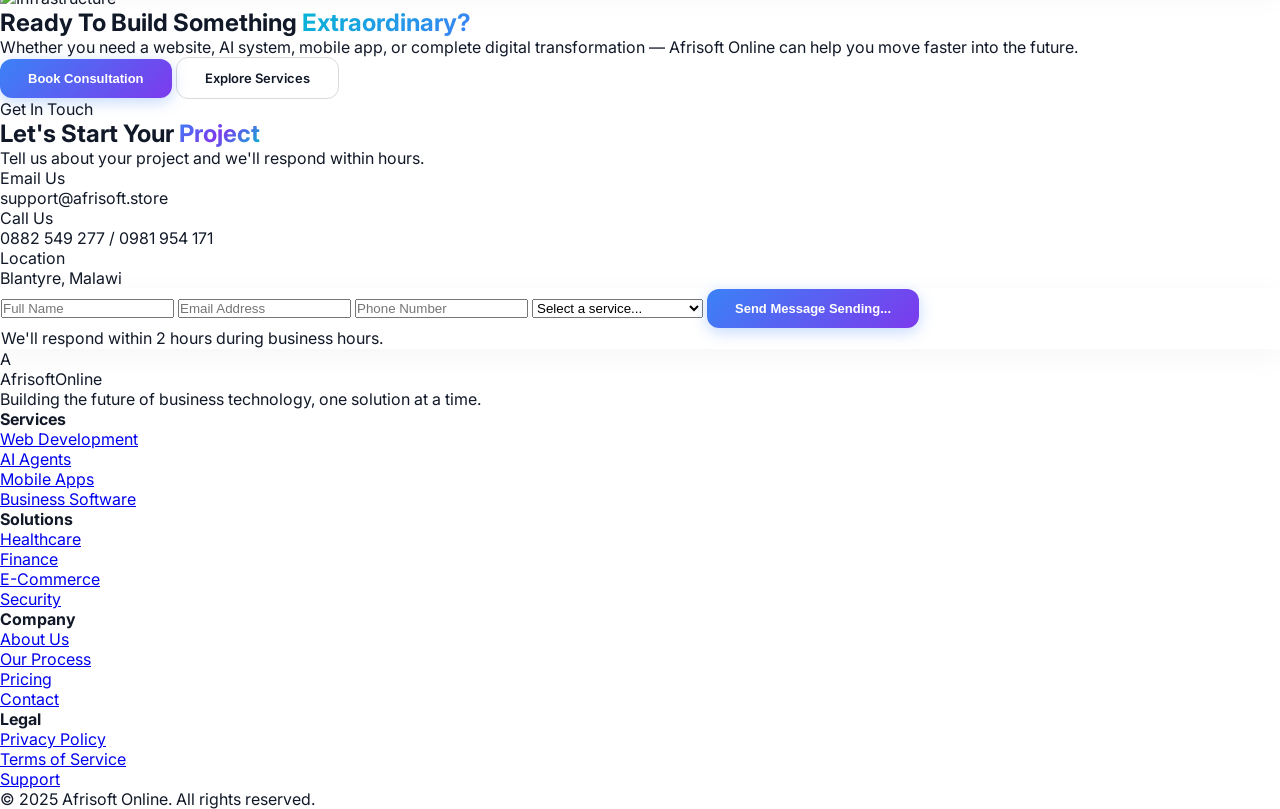
==== commit 42859ee7: "Add files via upload" ====
--- a/index.html
+++ b/index.html
@@ -1,522 +1,876 @@
 <!DOCTYPE html>
-<html lang="en">
+<html lang="en" class="scroll-smooth">
 <head>
-    <meta charset="UTF-8">
-    <meta name="viewport" content="width=device-width, initial-scale=1.0">
-    <title>Afrisoft Online - Premium IT Solutions & Digital Services</title>
-    <link rel="stylesheet" href="css/style.css">
-    <link rel="preconnect" href="https://fonts.googleapis.com">
-    <link href="https://fonts.googleapis.com/css2?family=Inter:wght@300;400;500;600;700&display=swap" rel="stylesheet">
+<meta charset="UTF-8">
+<meta name="viewport" content="width=device-width, initial-scale=1.0">
+<title>Afrisoft Online — Technology Built For The Future</title>
+<meta name="description" content="Afrisoft Online designs websites, AI systems, mobile apps, automation tools, and digital experiences for businesses in Malawi and beyond.">
+<link href="https://fonts.googleapis.com/css2?family=Inter:wght@300;400;500;600;700;800&family=JetBrains+Mono:wght@400;500&display=swap" rel="stylesheet">
+<script src="https://cdn.tailwindcss.com"></script>
+<script src="https://code.iconify.design/3/3.1.0/iconify.min.js"></script>
+<script>
+tailwind.config={theme:{extend:{colors:{primary:'#FFFFFF',secondary:'#F5F7FA',charcoal:'#111827','electric-blue':'#3B82F6','deep-purple':'#7C3AED','cyan-glow':'#06B6D4','soft-silver':'#E5E7EB'},fontFamily:{sans:['Inter','sans-serif'],mono:['JetBrains Mono','monospace']}}}}
+</script>
+<style>
+*{margin:0;padding:0;box-sizing:border-box}
+::selection{background:rgba(59,130,246,0.2);color:#111827}
+::-webkit-scrollbar{width:5px}::-webkit-scrollbar-track{background:#F5F7FA}::-webkit-scrollbar-thumb{background:#3B82F6;border-radius:3px}
+body{font-family:'Inter',sans-serif;background:#FFFFFF;color:#111827;overflow-x:hidden}
+@media(min-width:769px){body{cursor:none}}
+.custom-cursor{position:fixed;width:20px;height:20px;border:2px solid rgba(59,130,246,0.6);border-radius:50%;pointer-events:none;z-index:99999;transition:transform .15s,width .3s,height .3s,border-color .3s;transform:translate(-50%,-50%)}
+.custom-cursor.hover{width:50px;height:50px;border-color:rgba(124,58,237,0.6);background:rgba(124,58,237,0.05)}
+.cursor-glow{position:fixed;width:350px;height:350px;border-radius:50%;pointer-events:none;z-index:99998;background:radial-gradient(circle,rgba(59,130,246,0.06) 0%,rgba(124,58,237,0.03) 40%,transparent 70%);transform:translate(-50%,-50%)}
+@media(max-width:768px){.custom-cursor,.cursor-glow{display:none}}
+.floating-el{position:absolute;pointer-events:none;transition:transform .1s linear,opacity .3s}
+.glass-card{background:rgba(255,255,255,0.6);backdrop-filter:blur(20px);-webkit-backdrop-filter:blur(20px);border:1px solid rgba(255,255,255,0.8);box-shadow:0 8px 32px rgba(0,0,0,0.04)}
+.glass-card-dark{background:rgba(17,24,39,0.85);backdrop-filter:blur(20px);-webkit-backdrop-filter:blur(20px);border:1px solid rgba(255,255,255,0.1);box-shadow:0 8px 32px rgba(0,0,0,0.3)}
+.tilt-card{transform-style:preserve-3d;transition:transform .1s ease-out}
+.tilt-card .card-content{transform:translateZ(30px)}.tilt-card .card-icon{transform:translateZ(60px)}
+.glass-reflection{position:absolute;top:0;left:0;right:0;bottom:0;border-radius:inherit;pointer-events:none;opacity:0;transition:opacity .3s}
+.tilt-card:hover .glass-reflection{opacity:1}
+.gradient-text{background:linear-gradient(135deg,#3B82F6 0%,#7C3AED 50%,#06B6D4 100%);-webkit-background-clip:text;-webkit-text-fill-color:transparent;background-clip:text}
+.gradient-text-alt{background:linear-gradient(135deg,#06B6D4 0%,#3B82F6 100%);-webkit-background-clip:text;-webkit-text-fill-color:transparent;background-clip:text}
+.btn-primary{background:linear-gradient(135deg,#3B82F6,#7C3AED);color:#fff;padding:12px 28px;border-radius:12px;font-weight:600;font-size:13px;border:none;position:relative;overflow:hidden;transition:all .3s;box-shadow:0 4px 15px rgba(59,130,246,0.3);display:inline-block;text-align:center;text-decoration:none}
+.btn-primary:hover{transform:translateY(-2px);box-shadow:0 8px 25px rgba(59,130,246,0.4)}
+.btn-secondary{background:transparent;color:#111827;padding:12px 28px;border-radius:12px;font-weight:600;font-size:13px;border:1.5px solid rgba(0,0,0,0.15);transition:all .3s;display:inline-block;text-align:center;text-decoration:none}
+.btn-secondary:hover{border-color:rgba(59,130,246,0.5);color:#3B82F6;background:rgba(59,130,246,0.03)}
+@media(max-width:768px){.btn-primary,.btn-secondary{padding:14px 24px;font-size:14px;width:100%}}
+.section-fade{opacity:0;transform:translateY(40px);transition:opacity .8s cubic-bezier(.16,1,.3,1),transform .8s cubic-bezier(.16,1,.3,1)}
+.section-fade.visible{opacity:1;transform:translateY(0)}
+.hero-grid{background-image:linear-gradient(rgba(59,130,246,0.05) 1px,transparent 1px),linear-gradient(90deg,rgba(59,130,246,0.05) 1px,transparent 1px);background-size:60px 60px}
+@keyframes float{0%,100%{transform:translateY(0) rotate(0deg)}50%{transform:translateY(-20px) rotate(2deg)}}
+@keyframes floatReverse{0%,100%{transform:translateY(0) rotate(0deg)}50%{transform:translateY(20px) rotate(-2deg)}}
+@keyframes spin-slow{from{transform:rotate(0deg)}to{transform:rotate(360deg)}}
+@keyframes wave{0%,100%{transform:rotate(0deg)}25%{transform:rotate(-20deg)}75%{transform:rotate(20deg)}}
+@keyframes rbounce{0%,100%{transform:translateY(0)}50%{transform:translateY(-10px)}}
+@keyframes techFloat{0%,100%{transform:translate(0,0) rotate(0deg)}25%{transform:translate(10px,-15px) rotate(2deg)}50%{transform:translate(-5px,-25px) rotate(-1deg)}75%{transform:translate(-15px,-10px) rotate(1deg)}}
+.animate-float{animation:float 6s ease-in-out infinite}
+.animate-float-reverse{animation:floatReverse 7s ease-in-out infinite}
+.animate-spin-slow{animation:spin-slow 30s linear infinite}
+.robot-wave{transform-origin:70% 0%;animation:wave .6s ease-in-out}
+.robot-bounce{animation:rbounce .5s ease}
+.chat-msg{opacity:0;transform:translateY(10px);transition:all .4s ease}.chat-msg.show{opacity:1;transform:translateY(0)}
+.pricing-popular{position:relative;border:2px solid transparent;background-image:linear-gradient(#fff,#fff),linear-gradient(135deg,#3B82F6,#7C3AED);background-origin:border-box;background-clip:padding-box,border-box}
+.tech-float{position:absolute;animation:techFloat 8s ease-in-out infinite}
+.nav-glass{background:rgba(255,255,255,0.85);backdrop-filter:blur(20px);-webkit-backdrop-filter:blur(20px);border-bottom:1px solid rgba(0,0,0,0.06)}
+.modal-overlay{position:fixed;inset:0;background:rgba(0,0,0,0.6);backdrop-filter:blur(8px);-webkit-backdrop-filter:blur(8px);z-index:100000;display:flex;align-items:center;justify-content:center;opacity:0;pointer-events:none;transition:opacity .3s;padding:16px}
+.modal-overlay.active{opacity:1;pointer-events:all}
+.modal-content{background:#fff;border-radius:20px;max-width:560px;width:100%;max-height:90vh;overflow-y:auto;transform:translateY(30px) scale(0.95);transition:transform .4s cubic-bezier(.16,1,.3,1);box-shadow:0 25px 60px rgba(0,0,0,0.15)}
+.modal-overlay.active .modal-content{transform:translateY(0) scale(1)}
+.toast{position:fixed;bottom:20px;right:20px;left:20px;margin-left:auto;margin-right:auto;max-width:400px;padding:14px 20px;border-radius:12px;color:#fff;font-size:13px;font-weight:500;z-index:100001;transform:translateY(100px);opacity:0;transition:all .4s ease;text-align:center}
+.toast.show{transform:translateY(0);opacity:1}
+.toast-success{background:linear-gradient(135deg,#10B981,#059669)}
+.toast-error{background:linear-gradient(135deg,#EF4444,#DC2626)}
+.dashboard-mock{background:#0f172a;border-radius:12px;overflow:hidden;font-family:'JetBrains Mono',monospace}
+.dashboard-mock .dash-bar{height:6px;border-radius:3px}
+.dashboard-mock .dash-row{display:flex;align-items:center;gap:8px;padding:6px 10px;border-bottom:1px solid rgba(255,255,255,0.05)}
+.dashboard-mock .dash-dot{width:6px;height:6px;border-radius:50%;flex-shrink:0}
+@media(max-width:640px){.dashboard-mock{font-size:8px}.dashboard-mock .dash-bar{height:4px}}
+</style>
 </head>
 <body>
-    <!-- Navigation -->
-    <nav class="navbar">
-        <div class="container">
-            <div class="nav-wrapper">
-                <div class="logo">
-                    <span class="logo-text">Afrisoft Online</span>
-                </div>
-                <ul class="nav-menu">
-                    <li><a href="index.html" class="nav-link active">Home</a></li>
-                    <li><a href="#services" class="nav-link">Services</a></li>
-                    <li><a href="pricing.html" class="nav-link">Pricing</a></li>
-                    <li><a href="about.html" class="nav-link">About Us</a></li>
-                    <li><a href="contact.html" class="nav-link">Contacts</a></li>
-                </ul>
-                <button class="mobile-menu-toggle">
-                    <span></span>
-                    <span></span>
-                    <span></span>
-                </button>
-            </div>
-        </div>
-    </nav>
-
-    <!-- Hero Section -->
-    <section id="home" class="hero">
-        <div class="container">
-            <div class="hero-wrapper">
-                <div class="hero-content">
-                    <div class="hero-badge">
-                        <span class="badge-dot"></span>
-                        Proudly Malawian Tech Company
-                    </div>
-                    <h1 class="hero-title">
-                        Empowering Your Business with <span class="text-gradient">Complete Tech Solutions</span>
-                    </h1>
-                    <p class="hero-description">
-                        Afrisoft Technologies builds software and hardware products. Through our online branch, we provide custom websites, cloud hosting, mobile apps, and locally-hosted AI automation to help your business digitize, scale, and dominate your market.
-                    </p>
-                    <div class="hero-cta">
-                        <a href="#pricing" class="btn btn-primary">
-                            View Packages
-                            <svg width="20" height="20" viewBox="0 0 20 20" fill="none">
-                                <path d="M4.167 10H15.834M15.834 10L10.834 5M15.834 10L10.834 15" stroke="currentColor" stroke-width="2" stroke-linecap="round" stroke-linejoin="round"/>
-                            </svg>
-                        </a>
-                        <a href="#services" class="btn btn-secondary">Explore Services</a>
-                    </div>
-                    <div class="hero-stats">
-                        <div class="stat-item">
-                            <div class="stat-number">500+</div>
-                            <div class="stat-label">Clients Served</div>
-                        </div>
-                        <div class="stat-item">
-                            <div class="stat-number">98%</div>
-                            <div class="stat-label">Satisfaction Rate</div>
-                        </div>
-                        <div class="stat-item">
-                            <div class="stat-number">24/7</div>
-                            <div class="stat-label">Support Available</div>
-                        </div>
-                    </div>
-                </div>
-                <div class="hero-visual">
-                    <div class="visual-container">
-                        <div class="floating-card card-1">
-                            <div class="card-icon">🤖</div>
-                            <div class="card-text">Local AI Agents</div>
-                        </div>
-                        <div class="floating-card card-2">
-                            <div class="card-icon">🎟️</div>
-                            <div class="card-text">Included Tokens</div>
-                        </div>
-                        <div class="main-visual">
-                            <div class="visual-gradient"></div>
-                        </div>
-                    </div>
-                </div>
-            </div>
-        </div>
-    </section>
-
-    <!-- Services Section -->
-    <section id="services" class="services">
-        <div class="container">
-            <div class="section-header">
-                <div class="section-badge">What We Do</div>
-                <h2 class="section-title">Comprehensive IT Solutions</h2>
-                <p class="section-description">From physical hardware to cloud-based AI, we solve complex business challenges with innovative technology tailored to the Malawian market.</p>
-            </div>
-            <div class="services-grid">
-                <div class="service-card">
-                    <div class="service-icon">
-                        <svg width="40" height="40" viewBox="0 0 40 40" fill="none">
-                            <rect width="40" height="40" rx="8" fill="currentColor" opacity="0.1"/>
-                            <path d="M12 20L18 26L28 14" stroke="currentColor" stroke-width="2.5" stroke-linecap="round" stroke-linejoin="round"/>
-                        </svg>
-                    </div>
-                    <h3 class="service-title">Web & Digital Identity</h3>
-                    <p class="service-description">Custom website development, domain registration, and professional business email setup to build instant credibility and act as your 24/7 salesperson.</p>
-                    <ul class="service-features">
-                        <li>Custom Websites</li>
-                        <li>Domain Registration</li>
-                        <li>Business Emails</li>
-                        <li>UI/UX Design</li>
-                    </ul>
-                    <a href="web-development.html" class="service-link">Learn more</a>
-                </div>
-                <div class="service-card">
-                    <div class="service-icon">
-                        <svg width="40" height="40" viewBox="0 0 40 40" fill="none">
-                            <rect width="40" height="40" rx="8" fill="currentColor" opacity="0.1"/>
-                            <path d="M20 12V28M12 20H28" stroke="currentColor" stroke-width="2.5" stroke-linecap="round"/>
-                        </svg>
-                    </div>
-                    <h3 class="service-title">Cloud Hosting & Domains</h3>
-                    <p class="service-description">High-speed hosting with automated backups. Whether you already own a domain elsewhere or need us to register a new one, we handle the setup and maintenance.</p>
-                    <ul class="service-features">
-                        <li>Host Existing Domains</li>
-                        <li>New Domain Setup</li>
-                        <li>Daily Backups</li>
-                        <li>99.9% Uptime</li>
-                    </ul>
-                    <a href="cloud-hosting.html" class="service-link">Learn more</a>
-                </div>
-                <div class="service-card">
-                    <div class="service-icon">
-                        <svg width="40" height="40" viewBox="0 0 40 40" fill="none">
-                            <rect width="40" height="40" rx="8" fill="currentColor" opacity="0.1"/>
-                            <path d="M14 26V18C14 16.8954 14.8954 16 16 16H24C25.1046 16 26 16.8954 26 18V26M12 26H28V28C28 29.1046 27.1046 30 26 30H14C12.8954 30 12 29.1046 12 28V26Z" stroke="currentColor" stroke-width="2.5" stroke-linecap="round"/>
-                        </svg>
-                    </div>
-                    <h3 class="service-title">Custom Mobile Apps</h3>
-                    <p class="service-description">Build trust and stand out from competitors with custom apps for clinics, pharmacies, shops, and services. Enhance customer access and streamline your operations.</p>
-                    <ul class="service-features">
-                        <li>Android APK Builds</li>
-                        <li>Customer Portals</li>
-                        <li>Push Notifications</li>
-                        <li>Booking & Sales</li>
-                    </ul>
-                    <a href="mobile-apps.html" class="service-link">Learn more</a>
-                </div>
-                <div class="service-card">
-                    <div class="service-icon">
-                        <svg width="40" height="40" viewBox="0 0 40 40" fill="none">
-                            <rect width="40" height="40" rx="8" fill="currentColor" opacity="0.1"/>
-                            <path d="M20 13V27M13 20H27" stroke="currentColor" stroke-width="2.5" stroke-linecap="round"/>
-                            <circle cx="20" cy="20" r="9" stroke="currentColor" stroke-width="2.5"/>
-                        </svg>
-                    </div>
-                    <h3 class="service-title">Managed Operations</h3>
-                    <p class="service-description">Focus on your business while we handle the tech. We provide monthly retainers, core updates, local SEO, advanced firewalls, and disaster recovery.</p>
-                    <ul class="service-features">
-                        <li>24/7 Monitoring</li>
-                        <li>Security Firewalls</li>
-                        <li>SEO Optimization</li>
-                        <li>IT Support Desk</li>
-                    </ul>
-                </div>
-                <div class="service-card featured">
-                    <div class="featured-badge">Most Popular</div>
-                    <div class="service-icon">
-                        <svg width="40" height="40" viewBox="0 0 40 40" fill="none">
-                            <rect width="40" height="40" rx="8" fill="currentColor" opacity="0.1"/>
-                            <path d="M15 25L20 20L25 22L28 15" stroke="currentColor" stroke-width="2.5" stroke-linecap="round" stroke-linejoin="round"/>
-                        </svg>
-                    </div>
-                    <h3 class="service-title">AI Automation & Digital Staff</h3>
-                    <p class="service-description">Desktop-powered AI agents that run locally on your computers for maximum privacy. Handles sales, marketing, WhatsApp, and phone calls. Tokens are fully included in your package!</p>
-                    <ul class="service-features">
-                        <li>Marketing & Sales AI</li>
-                        <li>AI Phone Receptionist</li>
-                        <li>WhatsApp Bots</li>
-                        <li>Zero Hidden API Fees</li>
-                    </ul>
-                    <a href="ai-automation.html" class="service-link">Learn more</a>
-                </div>
-            </div>
-        </div>
-    </section>
-
-    <!-- Pricing Section -->
-    <section id="pricing" class="pricing">
-        <div class="container">
-            <div class="section-header">
-                <div class="section-badge">Pricing Plans</div>
-                <h2 class="section-title">Choose Your Package</h2>
-                <p class="section-description">Flexible monthly and yearly subscription plans designed to scale with your business needs. Setup is a one-time fee.</p>
-            </div>
-            <div class="pricing-grid">
-                <!-- Core Infrastructure -->
-                <div class="pricing-card">
-                    <div class="pricing-header">
-                        <h3 class="plan-name">Core Infrastructure</h3>
-                        <p class="plan-for">For start-ups</p>
-                        <div class="plan-price">
-                            <span class="currency">MWK</span>
-                            <span class="amount">50,000</span>
-                            <span class="period">/month</span>
-                        </div>
-                        <div class="setup-fee">Setup: MWK 200,000</div>
-                    </div>
-                    <ul class="plan-features">
-                        <li>
-                            <svg width="20" height="20" viewBox="0 0 20 20" fill="none"><path d="M4.167 10L8.334 14.167L15.834 6.667" stroke="currentColor" stroke-width="2" stroke-linecap="round" stroke-linejoin="round"/></svg>
-                            Domain name and cloud hosting
-                        </li>
-                        <li>
-                            <svg width="20" height="20" viewBox="0 0 20 20" fill="none"><path d="M4.167 10L8.334 14.167L15.834 6.667" stroke="currentColor" stroke-width="2" stroke-linecap="round" stroke-linejoin="round"/></svg>
-                            3 page website
-                        </li>
-                        <li>
-                            <svg width="20" height="20" viewBox="0 0 20 20" fill="none"><path d="M4.167 10L8.334 14.167L15.834 6.667" stroke="currentColor" stroke-width="2" stroke-linecap="round" stroke-linejoin="round"/></svg>
-                            1 business email
-                        </li>
-                        <li>
-                            <svg width="20" height="20" viewBox="0 0 20 20" fill="none"><path d="M4.167 10L8.334 14.167L15.834 6.667" stroke="currentColor" stroke-width="2" stroke-linecap="round" stroke-linejoin="round"/></svg>
-                            Monthly backup
-                        </li>
-                    </ul>
-                    <button class="btn btn-plan" onclick="selectPlan('Core Infrastructure')">Get Started</button>
-                </div>
-
-                <!-- Growth and Mobile -->
-                <div class="pricing-card popular">
-                    <div class="popular-badge">Most Popular</div>
-                    <div class="pricing-header">
-                        <h3 class="plan-name">Growth and Mobile</h3>
-                        <p class="plan-for">For growing businesses</p>
-                        <div class="plan-price">
-                            <span class="currency">MWK</span>
-                            <span class="amount">100,000</span>
-                            <span class="period">/month</span>
-                        </div>
-                        <div class="setup-fee">Setup: MWK 500,000</div>
-                    </div>
-                    <ul class="plan-features">
-                        <li>
-                            <svg width="20" height="20" viewBox="0 0 20 20" fill="none"><path d="M4.167 10L8.334 14.167L15.834 6.667" stroke="currentColor" stroke-width="2" stroke-linecap="round" stroke-linejoin="round"/></svg>
-                            Domain generation and cloud hosting
-                        </li>
-                        <li>
-                            <svg width="20" height="20" viewBox="0 0 20 20" fill="none"><path d="M4.167 10L8.334 14.167L15.834 6.667" stroke="currentColor" stroke-width="2" stroke-linecap="round" stroke-linejoin="round"/></svg>
-                            7 page website
-                        </li>
-                        <li>
-                            <svg width="20" height="20" viewBox="0 0 20 20" fill="none"><path d="M4.167 10L8.334 14.167L15.834 6.667" stroke="currentColor" stroke-width="2" stroke-linecap="round" stroke-linejoin="round"/></svg>
-                            Custom mobile app for your business
-                        </li>
-                        <li>
-                            <svg width="20" height="20" viewBox="0 0 20 20" fill="none"><path d="M4.167 10L8.334 14.167L15.834 6.667" stroke="currentColor" stroke-width="2" stroke-linecap="round" stroke-linejoin="round"/></svg>
-                            Weekly maintenance & Core local SEO
-                        </li>
-                        <li>
-                            <svg width="20" height="20" viewBox="0 0 20 20" fill="none"><path d="M4.167 10L8.334 14.167L15.834 6.667" stroke="currentColor" stroke-width="2" stroke-linecap="round" stroke-linejoin="round"/></svg>
-                            3 business emails & Google Workspace
-                        </li>
-                    </ul>
-                    <button class="btn btn-plan btn-primary" onclick="selectPlan('Growth and Mobile')">Get Started</button>
-                </div>
-
-                <!-- Enterprise -->
-                <div class="pricing-card">
-                    <div class="pricing-header">
-                        <h3 class="plan-name">Enterprise</h3>
-                        <p class="plan-for">For established operations</p>
-                        <div class="plan-price">
-                            <span class="currency">MWK</span>
-                            <span class="amount">220,000</span>
-                            <span class="period">/month</span>
-                        </div>
-                        <div class="setup-fee">Setup: MWK 2,000,000</div>
-                    </div>
-                    <ul class="plan-features">
-                        <li>
-                            <svg width="20" height="20" viewBox="0 0 20 20" fill="none"><path d="M4.167 10L8.334 14.167L15.834 6.667" stroke="currentColor" stroke-width="2" stroke-linecap="round" stroke-linejoin="round"/></svg>
-                            Everything in Growth and Mobile
-                        </li>
-                        <li>
-                            <svg width="20" height="20" viewBox="0 0 20 20" fill="none"><path d="M4.167 10L8.334 14.167L15.834 6.667" stroke="currentColor" stroke-width="2" stroke-linecap="round" stroke-linejoin="round"/></svg>
-                            Custom web architecture + custom business OS
-                        </li>
-                        <li>
-                            <svg width="20" height="20" viewBox="0 0 20 20" fill="none"><path d="M4.167 10L8.334 14.167L15.834 6.667" stroke="currentColor" stroke-width="2" stroke-linecap="round" stroke-linejoin="round"/></svg>
-                            Advanced business app for PC and mobile
-                        </li>
-                        <li>
-                            <svg width="20" height="20" viewBox="0 0 20 20" fill="none"><path d="M4.167 10L8.334 14.167L15.834 6.667" stroke="currentColor" stroke-width="2" stroke-linecap="round" stroke-linejoin="round"/></svg>
-                            Daily redundant backups
-                        </li>
-                        <li>
-                            <svg width="20" height="20" viewBox="0 0 20 20" fill="none"><path d="M4.167 10L8.334 14.167L15.834 6.667" stroke="currentColor" stroke-width="2" stroke-linecap="round" stroke-linejoin="round"/></svg>
-                            Dedicated IT Support Desk
-                        </li>
-                        <li>
-                            <svg width="20" height="20" viewBox="0 0 20 20" fill="none"><path d="M4.167 10L8.334 14.167L15.834 6.667" stroke="currentColor" stroke-width="2" stroke-linecap="round" stroke-linejoin="round"/></svg>
-                            Unlimited business emails
-                        </li>
-                    </ul>
-                    <button class="btn btn-plan" onclick="selectPlan('Enterprise')">Get Started</button>
-                </div>
-
-                <!-- Business and Automation -->
-                <div class="pricing-card">
-                    <div class="pricing-header">
-                        <h3 class="plan-name">Business and Automation</h3>
-                        <p class="plan-for">For automated business systems</p>
-                        <div class="plan-price">
-                            <span class="currency">MWK</span>
-                            <span class="amount">650,000</span>
-                            <span class="period">/month</span>
-                        </div>
-                        <div class="setup-fee">Setup: MWK 5,000,000</div>
-                    </div>
-                    <ul class="plan-features">
-                        <li>
-                            <svg width="20" height="20" viewBox="0 0 20 20" fill="none"><path d="M4.167 10L8.334 14.167L15.834 6.667" stroke="currentColor" stroke-width="2" stroke-linecap="round" stroke-linejoin="round"/></svg>
-                            Everything in Enterprise
-                        </li>
-                        <li>
-                            <svg width="20" height="20" viewBox="0 0 20 20" fill="none"><path d="M4.167 10L8.334 14.167L15.834 6.667" stroke="currentColor" stroke-width="2" stroke-linecap="round" stroke-linejoin="round"/></svg>
-                            24/7 AI agents for phone and PC
-                        </li>
-                        <li>
-                            <svg width="20" height="20" viewBox="0 0 20 20" fill="none"><path d="M4.167 10L8.334 14.167L15.834 6.667" stroke="currentColor" stroke-width="2" stroke-linecap="round" stroke-linejoin="round"/></svg>
-                            WhatsApp AI & Marketing/Sales Agents
-                        </li>
-                        <li>
-                            <svg width="20" height="20" viewBox="0 0 20 20" fill="none"><path d="M4.167 10L8.334 14.167L15.834 6.667" stroke="currentColor" stroke-width="2" stroke-linecap="round" stroke-linejoin="round"/></svg>
-                            Workflow automation
-                        </li>
-                        <li>
-                            <svg width="20" height="20" viewBox="0 0 20 20" fill="none"><path d="M4.167 10L8.334 14.167L15.834 6.667" stroke="currentColor" stroke-width="2" stroke-linecap="round" stroke-linejoin="round"/></svg>
-                            Included API token management
-                        </li>
-                        <li>
-                            <svg width="20" height="20" viewBox="0 0 20 20" fill="none"><path d="M4.167 10L8.334 14.167L15.834 6.667" stroke="currentColor" stroke-width="2" stroke-linecap="round" stroke-linejoin="round"/></svg>
-                            Priority support
-                        </li>
-                    </ul>
-                    <button class="btn btn-plan" onclick="selectPlan('Business and Automation')">Get Started</button>
-                </div>
-            </div>
-            <p class="pricing-note">* Premium domain names, major structural redesigns, or excess AI token usage outside of standard caps are billed separately. Yearly plans available at a discount.</p>
-        </div>
-    </section>
-
-    <!-- Contact Section -->
-    <section id="contact" class="contact">
-        <div class="container">
-            <div class="contact-wrapper">
-                <div class="contact-info">
-                    <div class="section-badge">Get Started</div>
-                    <h2 class="section-title">Ready to Transform Your Business?</h2>
-                    <p class="section-description">Fill out our discovery form and we'll create a customized solution tailored to your specific needs. Or reach out to us directly!</p>
-                    <div class="contact-features">
-                        <div class="contact-feature">
-                            <div class="feature-icon">⚡</div>
-                            <div class="feature-text">
-                                <strong>Quick Response</strong>
-                                <span>Call 0882 549 277</span>
-                            </div>
-                        </div>
-                        <div class="contact-feature">
-                            <div class="feature-icon">🎯</div>
-                            <div class="feature-text">
-                                <strong>Business Support</strong>
-                                <span>support@afrisoft.store</span>
-                            </div>
-                        </div>
-                        <div class="contact-feature">
-                            <div class="feature-icon">💼</div>
-                            <div class="feature-text">
-                                <strong>Direct Contact</strong>
-                                <span>ngowelak@gmail.com</span>
-                            </div>
-                        </div>
-                    </div>
-                </div>
-                <div class="contact-form-container">
-                    <form class="contact-form" id="contactForm" action="https://formspree.io/f/xkoandvy" method="POST">
-                        <input type="hidden" name="_subject" value="New Afrisoft Online service request">
-                        <div class="form-section">
-                            <h4>Brand Essentials</h4>
-                            <div class="form-group">
-                                <label for="name">Your Name *</label>
-                                <input type="text" id="name" name="name" required placeholder="Your full name">
-                            </div>
-                            <div class="form-group">
-                                <label for="businessName">Registered Business Name *</label>
-                                <input type="text" id="businessName" name="businessName" required placeholder="Your company name">
-                            </div>
-                            <div class="form-row">
-                                <div class="form-group">
-                                    <label for="email">Business Email *</label>
-                                    <input type="email" id="email" name="email" required placeholder="you@company.com">
-                                </div>
-                                <div class="form-group">
-                                    <label for="phone">Phone Number *</label>
-                                    <input type="tel" id="phone" name="phone" required placeholder="+265 XXX XXX XXX">
-                                </div>
-                            </div>
-                            <div class="form-group">
-                                <label for="existingDomain">Existing Domains (if any)</label>
-                                <input type="text" id="existingDomain" name="existingDomain" placeholder="www.yourcompany.com">
-                            </div>
-                            <div class="form-group">
-                                <label for="services">Brief Overview of Your Services *</label>
-                                <textarea id="services" name="services" rows="3" required placeholder="Tell us about your business..."></textarea>
-                            </div>
-                        </div>
-
-                        <div class="form-section">
-                            <h4>Website Goals</h4>
-                            <div class="form-group">
-                                <label for="desiredPages">Desired Pages</label>
-                                <input type="text" id="desiredPages" name="desiredPages" placeholder="e.g., Home, About, Services, Contact">
-                            </div>
-                            <div class="form-group">
-                                <label for="cta">Primary Call-to-Action *</label>
-                                <select id="cta" name="cta" required>
-                                    <option value="">Select your main goal</option>
-                                    <option value="booking">Booking/Appointments</option>
-                                    <option value="calling">Phone Calls</option>
-                                    <option value="buying">Online Sales</option>
-                                    <option value="inquiry">General Inquiries</option>
-                                    <option value="other">Other</option>
-                                </select>
-                            </div>
-                            <div class="form-group">
-                                <label for="inspiration">Example Websites You Like</label>
-                                <input type="text" id="inspiration" name="inspiration" placeholder="Share URLs of websites you admire">
-                            </div>
-                        </div>
-
-                        <div class="form-section">
-                            <h4>Package Selection</h4>
-                            <div class="form-group">
-                                <label for="package">Interested Package *</label>
-                                <select id="package" name="package" required>
-                                    <option value="">Select a package</option>
-                                    <option value="Core Infrastructure">Core Infrastructure</option>
-                                    <option value="Growth and Mobile">Growth and Mobile</option>
-                                    <option value="Enterprise">Enterprise</option>
-                                    <option value="Business and Automation">Business and Automation</option>
-                                </select>
-                            </div>
-                            <div class="form-group">
-                                <label for="addons">Mobile/AI Add-ons</label>
-                                <textarea id="addons" name="addons" rows="2" placeholder="Describe desired app features or AI automation tasks..."></textarea>
-                            </div>
-                        </div>
-
-                        <button type="submit" class="btn btn-submit">
-                            Submit Inquiry
-                            <svg width="20" height="20" viewBox="0 0 20 20" fill="none">
-                                <path d="M4.167 10H15.834M15.834 10L10.834 5M15.834 10L10.834 15" stroke="currentColor" stroke-width="2" stroke-linecap="round" stroke-linejoin="round"/>
-                            </svg>
-                        </button>
-                    </form>
-                </div>
-            </div>
-        </div>
-    </section>
-
-    <!-- Footer -->
-    <footer class="footer">
-        <div class="container">
-            <div class="footer-wrapper">
-                <div class="footer-brand">
-                    <div class="logo-text">Afrisoft Online</div>
-                    <p>Premium IT solutions for modern businesses. Transforming ideas into digital excellence.</p>
-                </div>
-                <div class="footer-links">
-                    <div class="footer-column">
-                        <h5>Services</h5>
-                        <ul>
-                            <li><a href="web-development.html">Web Development</a></li>
-                            <li><a href="cloud-hosting.html">Cloud Hosting</a></li>
-                            <li><a href="mobile-apps.html">Mobile Apps</a></li>
-                            <li><a href="ai-automation.html">AI Automation</a></li>
-                        </ul>
-                    </div>
-                    <div class="footer-column">
-                        <h5>Company</h5>
-                        <ul>
-                            <li><a href="about.html">About Us</a></li>
-                            <li><a href="pricing.html">Pricing</a></li>
-                            <li><a href="contact.html">Contact</a></li>
-                            <li><a href="careers.html">Careers</a></li>
-                        </ul>
-                    </div>
-                    <div class="footer-column">
-                        <h5>Support</h5>
-                        <ul>
-                            <li><a href="contact.html">Help Center</a></li>
-                            <li><a href="contact.html">Client Portal</a></li>
-                            <li><a href="contact.html">System Status</a></li>
-                            <li><a href="privacy-policy.html">Privacy Policy</a></li>
-                        </ul>
-                    </div>
-                </div>
-            </div>
-            <div class="footer-bottom">
-                <p>&copy; 2026 Afrisoft Technologies / Afrisoft Online. All rights reserved.</p>
-            </div>
-        </div>
-    </footer>
-
-    <script src="js/main.js"></script>
+
+<div class="custom-cursor" id="cursor"></div>
+<div class="cursor-glow" id="cursorGlow"></div>
+<div class="toast" id="toast"></div>
+<canvas id="particles" style="position:fixed;top:0;left:0;width:100%;height:100%;pointer-events:none;z-index:1"></canvas>
+
+<!-- NAV -->
+<nav class="nav-glass fixed top-0 left-0 right-0 z-[9999] h-16" id="navbar">
+<div class="max-w-7xl mx-auto px-4 sm:px-6 h-full flex items-center justify-between">
+<a href="#" class="flex items-center gap-2 shrink-0">
+<div class="w-8 h-8 rounded-lg bg-gradient-to-br from-electric-blue to-deep-purple flex items-center justify-center"><span class="text-white font-bold text-sm">A</span></div>
+<span class="font-bold text-base sm:text-lg tracking-tight">Afrisoft<span class="text-electric-blue">Online</span></span>
+</a>
+<div class="hidden lg:flex items-center gap-7">
+<a href="#services" class="text-[13px] font-medium text-gray-500 hover:text-charcoal transition-colors">Services</a>
+<a href="#work" class="text-[13px] font-medium text-gray-500 hover:text-charcoal transition-colors">Our Work</a>
+<a href="#ai-demo" class="text-[13px] font-medium text-gray-500 hover:text-charcoal transition-colors">AI Agents</a>
+<a href="#pricing" class="text-[13px] font-medium text-gray-500 hover:text-charcoal transition-colors">Pricing</a>
+<a href="#contact" class="text-[13px] font-medium text-gray-500 hover:text-charcoal transition-colors">Contact</a>
+</div>
+<div class="hidden lg:block"><a href="#contact" class="btn-primary !py-2.5 !px-6 !text-[13px]">Start Your Project</a></div>
+<button class="lg:hidden w-10 h-10 flex flex-col items-center justify-center gap-1.5" id="mobileMenuBtn" aria-label="Menu">
+<span class="w-5 h-0.5 bg-charcoal transition-all" id="ml1"></span>
+<span class="w-5 h-0.5 bg-charcoal transition-all" id="ml2"></span>
+<span class="w-3.5 h-0.5 bg-charcoal transition-all" id="ml3"></span>
+</button>
+</div>
+</nav>
+
+<!-- MOBILE MENU -->
+<div class="fixed inset-0 z-[9998] bg-white transform translate-x-full transition-transform duration-500 ease-[cubic-bezier(0.16,1,0.3,1)]" id="mobileMenu">
+<div class="pt-24 px-8 flex flex-col gap-5">
+<a href="#services" class="text-2xl font-semibold tracking-tight ml">Services</a>
+<a href="#work" class="text-2xl font-semibold tracking-tight ml">Our Work</a>
+<a href="#ai-demo" class="text-2xl font-semibold tracking-tight ml">AI Agents</a>
+<a href="#pricing" class="text-2xl font-semibold tracking-tight ml">Pricing</a>
+<a href="#contact" class="text-2xl font-semibold tracking-tight ml">Contact</a>
+<div class="mt-6"><a href="#contact" class="btn-primary text-base !py-3.5 !px-8 ml">Start Your Project</a></div>
+</div>
+</div>
+
+<!-- HERO -->
+<section class="relative min-h-screen flex items-center justify-center overflow-hidden pt-16" id="hero">
+<div class="absolute inset-0 hero-grid"></div>
+<div class="absolute top-1/4 -left-32 w-[400px] h-[400px] bg-electric-blue/10 rounded-full blur-[120px] animate-float"></div>
+<div class="absolute bottom-1/4 -right-32 w-[350px] h-[350px] bg-deep-purple/10 rounded-full blur-[100px] animate-float-reverse"></div>
+<div class="absolute inset-0 pointer-events-none z-[2]" id="heroFloats">
+<div class="floating-el hidden sm:block" data-speed="0.03" style="top:15%;left:6%">
+<div class="w-44 glass-card rounded-xl p-2.5 shadow-lg opacity-50">
+<div class="flex gap-1 mb-1.5"><div class="w-1.5 h-1.5 rounded-full bg-red-400/60"></div><div class="w-1.5 h-1.5 rounded-full bg-yellow-400/60"></div><div class="w-1.5 h-1.5 rounded-full bg-green-400/60"></div></div>
+<div class="space-y-1"><div class="h-1.5 bg-electric-blue/15 rounded-full w-3/4"></div><div class="h-1.5 bg-gray-200/60 rounded-full w-full"></div><div class="h-6 bg-gradient-to-r from-electric-blue/10 to-deep-purple/10 rounded-lg mt-1"></div><div class="grid grid-cols-3 gap-1 mt-1"><div class="h-4 bg-gray-200/40 rounded"></div><div class="h-4 bg-gray-200/40 rounded"></div><div class="h-4 bg-gray-200/40 rounded"></div></div></div>
+</div></div>
+<div class="floating-el hidden sm:block" data-speed="0.05" style="top:18%;right:8%">
+<div class="w-20 h-20 relative opacity-40">
+<div class="absolute inset-0 bg-gradient-to-br from-deep-purple/20 to-electric-blue/20 rounded-2xl border border-deep-purple/20 flex items-center justify-center backdrop-blur-sm"><span class="iconify text-deep-purple/60" data-icon="lucide:brain-circuit" data-width="28"></span></div>
+<div class="absolute -top-1.5 left-1/4 w-1 h-3 bg-deep-purple/20 rounded"></div><div class="absolute -top-1.5 right-1/4 w-1 h-3 bg-deep-purple/20 rounded"></div>
+<div class="absolute -bottom-1.5 left-1/4 w-1 h-3 bg-deep-purple/20 rounded"></div><div class="absolute -bottom-1.5 right-1/4 w-1 h-3 bg-deep-purple/20 rounded"></div>
+</div></div>
+<div class="floating-el hidden md:block" data-speed="0.04" style="bottom:28%;left:4%">
+<div class="w-14 h-24 bg-charcoal/5 rounded-2xl border border-gray-200/40 p-1 opacity-40">
+<div class="w-1.5 h-1.5 bg-gray-300/50 rounded-full mx-auto mb-1"></div>
+<div class="w-full h-full bg-gradient-to-b from-electric-blue/5 to-deep-purple/5 rounded-lg space-y-0.5 p-0.5">
+<div class="h-1 bg-electric-blue/20 rounded-full w-3/4"></div><div class="h-1 bg-gray-200/40 rounded-full w-full"></div>
+<div class="h-2 bg-electric-blue/10 rounded mt-0.5"></div><div class="h-2 bg-deep-purple/10 rounded"></div>
+</div></div></div>
+<div class="floating-el hidden md:block" data-speed="0.02" style="top:55%;right:12%"><div class="opacity-30"><span class="iconify text-cyan-glow/50" data-icon="lucide:cloud" data-width="40"></span></div></div>
+<div class="floating-el hidden lg:block" data-speed="0.06" style="bottom:30%;right:6%">
+<div class="glass-card rounded-lg p-2 opacity-30 font-mono text-[8px] text-gray-400 w-40">
+<div class="text-deep-purple/60">const ai = new Agent();</div><div class="text-electric-blue/60">ai.learn(data);</div><div class="text-cyan-glow/60">ai.deploy();</div>
+</div></div>
+<div class="floating-el hidden lg:block" data-speed="0.025" style="top:70%;left:30%"><div class="opacity-20 animate-spin-slow"><span class="iconify text-gray-300" data-icon="lucide:settings" data-width="30"></span></div></div>
+</div>
+<div class="relative z-10 max-w-5xl mx-auto px-4 sm:px-6 text-center pt-12 sm:pt-16 pb-16 sm:pb-20">
+<div class="inline-flex items-center gap-2 px-3 sm:px-4 py-1.5 sm:py-2 rounded-full glass-card mb-6 sm:mb-8 section-fade" style="transition-delay:.1s">
+<div class="w-1.5 h-1.5 rounded-full bg-green-400 animate-pulse"></div>
+<span class="text-[10px] sm:text-xs font-medium text-gray-500 tracking-wide">BUILDING THE FUTURE OF BUSINESS TECHNOLOGY</span>
+</div>
+<h1 class="text-3xl sm:text-5xl md:text-6xl lg:text-7xl font-extrabold tracking-tight leading-[1.08] mb-5 sm:mb-6 section-fade" style="transition-delay:.2s">
+Transform Your Business With<br><span class="gradient-text">Technology Built</span> For The Future
+</h1>
+<p class="text-base sm:text-lg md:text-xl text-gray-500 font-light max-w-3xl mx-auto mb-8 sm:mb-10 leading-relaxed px-2 section-fade" style="transition-delay:.3s">
+We design websites, AI systems, mobile apps, automation tools, and digital experiences that help businesses grow faster, operate smarter, and stand out.
+</p>
+<div class="flex flex-col sm:flex-row items-center justify-center gap-3 sm:gap-4 section-fade" style="transition-delay:.4s">
+<a href="#contact" class="btn-primary !text-sm sm:!text-base !py-3.5 sm:!py-4 !px-8 sm:!px-10">Start Your Project</a>
+<a href="#work" class="btn-secondary !text-sm sm:!text-base !py-3.5 sm:!py-4 !px-8 sm:!px-10">View Our Work</a>
+</div>
+<div class="mt-12 sm:mt-16 relative section-fade" style="transition-delay:.5s">
+<div class="relative rounded-xl sm:rounded-2xl overflow-hidden shadow-2xl shadow-electric-blue/5 border border-gray-100">
+<img src="https://z-cdn-media.chatglm.cn/files/be6518e6-dd2f-414d-bab9-b975f1ad90d1.png?auth_key=1882249021-567bb6161aef471db3c044704732e88b-0-b88e24e57181429b3578ba16a96dc27b" alt="Afrisoft Online Workspace" class="w-full h-auto" loading="eager">
+<div class="absolute inset-0 bg-gradient-to-t from-white/20 via-transparent to-transparent"></div>
+</div>
+<div class="absolute -bottom-3 left-1/2 -translate-x-1/2 w-3/4 h-6 bg-electric-blue/10 blur-2xl rounded-full"></div>
+</div>
+</div>
+<div class="absolute bottom-6 sm:bottom-8 left-1/2 -translate-x-1/2 z-10 flex flex-col items-center gap-1.5 opacity-40 hidden sm:flex">
+<span class="text-[10px] font-medium tracking-widest text-gray-400 uppercase">Scroll</span>
+<div class="w-5 h-8 border-2 border-gray-300 rounded-full flex justify-center pt-1.5"><div class="w-1 h-2 bg-gray-400 rounded-full animate-bounce"></div></div>
+</div>
+</section>
+
+<!-- STATS -->
+<section class="py-12 sm:py-20 relative" id="stats">
+<div class="max-w-7xl mx-auto px-4 sm:px-6">
+<div class="glass-card rounded-xl sm:rounded-2xl p-5 sm:p-8 md:p-12 section-fade">
+<div class="grid grid-cols-2 md:grid-cols-4 gap-5 sm:gap-8 md:gap-12">
+<div class="text-center"><div class="text-2xl sm:text-3xl md:text-5xl font-extrabold gradient-text counter" data-target="50">0</div><div class="text-[10px] sm:text-xs font-medium text-gray-400 tracking-wider uppercase mt-1 sm:mt-2">Solutions Built</div></div>
+<div class="text-center"><div class="text-2xl sm:text-3xl md:text-5xl font-extrabold gradient-text"><span class="counter" data-target="100">0</span>%</div><div class="text-[10px] sm:text-xs font-medium text-gray-400 tracking-wider uppercase mt-1 sm:mt-2">Custom Projects</div></div>
+<div class="text-center"><div class="text-2xl sm:text-3xl md:text-5xl font-extrabold gradient-text">AI<span class="counter" data-target="24">0</span>/7</div><div class="text-[10px] sm:text-xs font-medium text-gray-400 tracking-wider uppercase mt-1 sm:mt-2">AI-Powered</div></div>
+<div class="text-center"><div class="text-2xl sm:text-3xl md:text-5xl font-extrabold gradient-text"><span class="counter" data-target="99">0</span>%</div><div class="text-[10px] sm:text-xs font-medium text-gray-400 tracking-wider uppercase mt-1 sm:mt-2">Uptime</div></div>
+</div></div></div>
+</section>
+
+<!-- SERVICES -->
+<section class="py-16 sm:py-24 relative" id="services">
+<div class="absolute top-0 right-0 w-[300px] h-[300px] bg-electric-blue/5 rounded-full blur-[120px]"></div>
+<div class="max-w-7xl mx-auto px-4 sm:px-6 relative z-10">
+<div class="text-center mb-10 sm:mb-16 section-fade">
+<span class="text-[10px] sm:text-xs font-semibold tracking-[0.15em] sm:tracking-[0.2em] text-electric-blue uppercase">What We Build</span>
+<h2 class="text-2xl sm:text-3xl md:text-5xl font-extrabold tracking-tight mt-3 sm:mt-4 mb-3 sm:mb-4">Services That Drive <span class="gradient-text">Growth</span></h2>
+<p class="text-gray-500 font-light text-sm sm:text-lg max-w-2xl mx-auto px-2">End-to-end technology solutions crafted for businesses that refuse to settle.</p>
+</div>
+<div class="grid grid-cols-1 sm:grid-cols-2 lg:grid-cols-4 gap-4 sm:gap-6">
+<div class="tilt-card glass-card rounded-xl sm:rounded-2xl overflow-hidden group section-fade" style="transition-delay:.05s" data-tilt>
+<div class="glass-reflection"></div>
+<div class="p-4 sm:p-6 relative z-10">
+<div class="w-10 h-10 sm:w-12 sm:h-12 rounded-xl bg-gradient-to-br from-electric-blue/10 to-electric-blue/5 flex items-center justify-center mb-3 sm:mb-4 card-icon"><span class="iconify text-electric-blue" data-icon="lucide:globe" data-width="20"></span></div>
+<h3 class="text-base sm:text-lg font-semibold mb-1.5 sm:mb-2 card-content">Website Development</h3>
+<p class="text-xs sm:text-sm text-gray-500 leading-relaxed card-content">Custom websites that convert visitors into customers.</p>
+</div>
+<div class="h-24 sm:h-32 overflow-hidden relative">
+<img src="https://z-cdn-media.chatglm.cn/files/17d6309f-a7db-494f-9e12-e5111235c268.png?auth_key=1882249021-1e8f7da42e5e4eeca7166092beceede5-0-f946eddf78528d9982b7dfeaebe3477e" alt="Web Development" class="w-full h-full object-cover transition-transform duration-700 group-hover:scale-110">
+<div class="absolute inset-0 bg-gradient-to-t from-white/80 to-transparent"></div>
+</div></div>
+<div class="tilt-card glass-card rounded-xl sm:rounded-2xl overflow-hidden group section-fade" style="transition-delay:.1s" data-tilt>
+<div class="glass-reflection"></div>
+<div class="p-4 sm:p-6 relative z-10">
+<div class="w-10 h-10 sm:w-12 sm:h-12 rounded-xl bg-gradient-to-br from-deep-purple/10 to-deep-purple/5 flex items-center justify-center mb-3 sm:mb-4 card-icon"><span class="iconify text-deep-purple" data-icon="lucide:bot" data-width="20"></span></div>
+<h3 class="text-base sm:text-lg font-semibold mb-1.5 sm:mb-2 card-content">AI Business Agents</h3>
+<p class="text-xs sm:text-sm text-gray-500 leading-relaxed card-content">AI assistants that automate support, sales, and operations.</p>
+</div>
+<div class="h-24 sm:h-32 overflow-hidden relative">
+<img src="https://z-cdn-media.chatglm.cn/files/fb184b89-9ccb-42c8-8c72-18ae0d181cde.png?auth_key=1882252435-f007503a532243c0ac57f138ac74e1e2-0-b21fa326053ceb5481ebdce63acd9e30" alt="AI Business Agents" class="w-full h-full object-cover transition-transform duration-700 group-hover:scale-110">
+<div class="absolute inset-0 bg-gradient-to-t from-white/80 to-transparent"></div>
+</div></div>
+<div class="tilt-card glass-card rounded-xl sm:rounded-2xl overflow-hidden group section-fade" style="transition-delay:.15s" data-tilt>
+<div class="glass-reflection"></div>
+<div class="p-4 sm:p-6 relative z-10">
+<div class="w-10 h-10 sm:w-12 sm:h-12 rounded-xl bg-gradient-to-br from-cyan-glow/10 to-cyan-glow/5 flex items-center justify-center mb-3 sm:mb-4 card-icon"><span class="iconify text-cyan-glow" data-icon="lucide:smartphone" data-width="20"></span></div>
+<h3 class="text-base sm:text-lg font-semibold mb-1.5 sm:mb-2 card-content">Mobile Apps</h3>
+<p class="text-xs sm:text-sm text-gray-500 leading-relaxed card-content">Native Android & iOS apps built with Flutter.</p>
+</div>
+<div class="h-24 sm:h-32 overflow-hidden relative">
+<img src="https://z-cdn-media.chatglm.cn/files/173f4454-9184-4276-8b25-a463bf931d33.png?auth_key=1882249021-d3428f1f32044e91bf37077a0f000388-0-b64a1543ed74f672a02ddeb6cb78eef1" alt="Mobile Apps" class="w-full h-full object-cover transition-transform duration-700 group-hover:scale-110">
+<div class="absolute inset-0 bg-gradient-to-t from-white/80 to-transparent"></div>
+</div></div>
+<div class="tilt-card glass-card rounded-xl sm:rounded-2xl overflow-hidden group section-fade" style="transition-delay:.2s" data-tilt>
+<div class="glass-reflection"></div>
+<div class="p-4 sm:p-6 relative z-10">
+<div class="w-10 h-10 sm:w-12 sm:h-12 rounded-xl bg-gradient-to-br from-orange-400/10 to-orange-400/5 flex items-center justify-center mb-3 sm:mb-4 card-icon"><span class="iconify text-orange-500" data-icon="lucide:monitor" data-width="20"></span></div>
+<h3 class="text-base sm:text-lg font-semibold mb-1.5 sm:mb-2 card-content">Business Software</h3>
+<p class="text-xs sm:text-sm text-gray-500 leading-relaxed card-content">Custom systems for schools, hospitals, churches, logistics.</p>
+</div>
+<div class="h-24 sm:h-32 overflow-hidden relative">
+<img src="https://z-cdn-media.chatglm.cn/files/83d064b3-6515-409e-af96-162180448e82.png?auth_key=1882249021-54656a9f5a9a4838a8cafc9f587d6425-0-0b87a1fb3bfa3cd317c63c0f7010283b" alt="Business Software" class="w-full h-full object-cover transition-transform duration-700 group-hover:scale-110">
+<div class="absolute inset-0 bg-gradient-to-t from-white/80 to-transparent"></div>
+</div></div>
+<div class="tilt-card glass-card rounded-xl sm:rounded-2xl overflow-hidden group section-fade" style="transition-delay:.25s" data-tilt>
+<div class="glass-reflection"></div>
+<div class="p-4 sm:p-6 relative z-10">
+<div class="w-10 h-10 sm:w-12 sm:h-12 rounded-xl bg-gradient-to-br from-blue-400/10 to-blue-400/5 flex items-center justify-center mb-3 sm:mb-4 card-icon"><span class="iconify text-blue-500" data-icon="lucide:cloud" data-width="20"></span></div>
+<h3 class="text-base sm:text-lg font-semibold mb-1.5 sm:mb-2 card-content">Cloud Hosting</h3>
+<p class="text-xs sm:text-sm text-gray-500 leading-relaxed card-content">Fast, secure, and scalable hosting infrastructure.</p>
+</div>
+<div class="h-24 sm:h-32 overflow-hidden relative">
+<img src="https://z-cdn-media.chatglm.cn/files/14e4bc8a-bf45-451c-9522-d52e7963ffac.png?auth_key=1882252435-9162e21cda414063954a3e90843959f7-0-4c927234e51822b160acb4e05878aa9f" alt="Cloud Hosting" class="w-full h-full object-cover transition-transform duration-700 group-hover:scale-110">
+<div class="absolute inset-0 bg-gradient-to-t from-white/80 to-transparent"></div>
+</div></div>
+<div class="tilt-card glass-card rounded-xl sm:rounded-2xl overflow-hidden group section-fade" style="transition-delay:.3s" data-tilt>
+<div class="glass-reflection"></div>
+<div class="p-4 sm:p-6 relative z-10">
+<div class="w-10 h-10 sm:w-12 sm:h-12 rounded-xl bg-gradient-to-br from-green-400/10 to-green-400/5 flex items-center justify-center mb-3 sm:mb-4 card-icon"><span class="iconify text-green-500" data-icon="lucide:shopping-bag" data-width="20"></span></div>
+<h3 class="text-base sm:text-lg font-semibold mb-1.5 sm:mb-2 card-content">E-Commerce</h3>
+<p class="text-xs sm:text-sm text-gray-500 leading-relaxed card-content">Online stores with seamless payment systems.</p>
+</div>
+<div class="h-24 sm:h-32 overflow-hidden relative bg-gradient-to-br from-green-50 to-emerald-50 flex items-center justify-center">
+<div class="text-center"><span class="iconify text-green-300" data-icon="lucide:store" data-width="36"></span><div class="text-green-400/50 text-[10px] mt-1 font-mono">E-COMMERCE</div></div>
+</div></div>
+<div class="tilt-card glass-card rounded-xl sm:rounded-2xl overflow-hidden group section-fade" style="transition-delay:.35s" data-tilt>
+<div class="glass-reflection"></div>
+<div class="p-4 sm:p-6 relative z-10">
+<div class="w-10 h-10 sm:w-12 sm:h-12 rounded-xl bg-gradient-to-br from-pink-400/10 to-pink-400/5 flex items-center justify-center mb-3 sm:mb-4 card-icon"><span class="iconify text-pink-500" data-icon="lucide:zap" data-width="20"></span></div>
+<h3 class="text-base sm:text-lg font-semibold mb-1.5 sm:mb-2 card-content">Business Automation</h3>
+<p class="text-xs sm:text-sm text-gray-500 leading-relaxed card-content">Reduce manual work with intelligent workflows.</p>
+</div>
+<div class="h-24 sm:h-32 overflow-hidden relative">
+<img src="https://z-cdn-media.chatglm.cn/files/fcdee3d2-62fd-4c93-873c-1167011d3037.png?auth_key=1882252435-2cfedadb8d414600be69359a2362d74f-0-ad15bcd40565f3b88ae8f2a776740c45" alt="Business Automation" class="w-full h-full object-cover transition-transform duration-700 group-hover:scale-110">
+<div class="absolute inset-0 bg-gradient-to-t from-white/80 to-transparent"></div>
+</div></div>
+<div class="tilt-card glass-card rounded-xl sm:rounded-2xl overflow-hidden group section-fade" style="transition-delay:.4s" data-tilt>
+<div class="glass-reflection"></div>
+<div class="p-4 sm:p-6 relative z-10">
+<div class="w-10 h-10 sm:w-12 sm:h-12 rounded-xl bg-gradient-to-br from-amber-400/10 to-amber-400/5 flex items-center justify-center mb-3 sm:mb-4 card-icon"><span class="iconify text-amber-500" data-icon="lucide:lightbulb" data-width="20"></span></div>
+<h3 class="text-base sm:text-lg font-semibold mb-1.5 sm:mb-2 card-content">Technology Consulting</h3>
+<p class="text-xs sm:text-sm text-gray-500 leading-relaxed card-content">Digital transformation strategy for your business.</p>
+</div>
+<div class="h-24 sm:h-32 overflow-hidden relative bg-gradient-to-br from-amber-50 to-yellow-50 flex items-center justify-center">
+<span class="iconify text-amber-300" data-icon="lucide:compass" data-width="36"></span>
+</div></div>
+</div></div>
+</section>
+
+<!-- OUR WORK -->
+<section class="py-16 sm:py-24 bg-secondary relative overflow-hidden" id="work">
+<div class="absolute bottom-0 left-0 w-[400px] h-[400px] bg-deep-purple/5 rounded-full blur-[120px]"></div>
+<div class="max-w-7xl mx-auto px-4 sm:px-6 relative z-10">
+<div class="text-center mb-10 sm:mb-16 section-fade">
+<span class="text-[10px] sm:text-xs font-semibold tracking-[0.15em] sm:tracking-[0.2em] text-deep-purple uppercase">Our Work</span>
+<h2 class="text-2xl sm:text-3xl md:text-5xl font-extrabold tracking-tight mt-3 sm:mt-4 mb-3 sm:mb-4">Projects That <span class="gradient-text">Speak</span></h2>
+<p class="text-gray-500 font-light text-sm sm:text-lg max-w-2xl mx-auto px-2">Real products, real impact. Click any project to learn more.</p>
+</div>
+<div class="grid grid-cols-1 sm:grid-cols-2 lg:grid-cols-3 gap-5 sm:gap-6">
+
+<!-- Renmal Capital -->
+<div class="group cursor-pointer section-fade" style="transition-delay:.05s" onclick="openProject('renmal')">
+<div class="rounded-xl sm:rounded-2xl overflow-hidden bg-charcoal shadow-xl hover:shadow-2xl transition-shadow duration-500">
+<div class="p-3 sm:p-4 pb-0"><div class="bg-gray-800 rounded-t-lg p-1"><div class="flex gap-1 px-2 pt-1.5"><div class="w-1.5 h-1.5 rounded-full bg-red-400/60"></div><div class="w-1.5 h-1.5 rounded-full bg-yellow-400/60"></div><div class="w-1.5 h-1.5 rounded-full bg-green-400/60"></div></div>
+<div class="bg-gradient-to-br from-blue-900 via-blue-800 to-indigo-900 h-36 sm:h-44 mt-1.5 rounded-b-lg p-3 sm:p-4 flex flex-col">
+<div class="flex items-center gap-2 mb-2"><div class="w-6 h-6 rounded bg-green-500/20 flex items-center justify-center"><span class="iconify text-green-400" data-icon="lucide:landmark" data-width="12"></span></div><span class="text-green-300/70 text-[9px] sm:text-[10px] font-mono font-semibold">renmalcapitallimited.xyz</span></div>
+<div class="flex-1 flex items-end gap-2"><div class="flex-1"><div class="text-white/80 text-xs sm:text-sm font-bold mb-1">Apply For A Loan</div><div class="h-5 sm:h-6 bg-white/10 rounded-md w-3/4"></div><div class="h-5 sm:h-6 bg-green-500/20 rounded-md w-1/2 mt-1.5"></div></div><div class="hidden sm:block w-20 h-16 bg-white/5 rounded-lg"></div></div>
+</div></div></div>
+<div class="p-3 sm:p-4 pt-2 sm:pt-3 flex items-center justify-between">
+<div><h3 class="text-white font-semibold text-sm sm:text-base">Renmal Capital Limited</h3><p class="text-gray-500 text-[11px] sm:text-xs mt-0.5">Microfinance Website</p></div>
+<span class="iconify text-gray-500 group-hover:text-white group-hover:translate-x-1 transition-all" data-icon="lucide:arrow-right" data-width="16"></span>
+</div></div></div>
+
+<!-- Afrisoft Store -->
+<div class="group cursor-pointer section-fade" style="transition-delay:.1s" onclick="openProject('store')">
+<div class="rounded-xl sm:rounded-2xl overflow-hidden bg-charcoal shadow-xl hover:shadow-2xl transition-shadow duration-500">
+<div class="p-3 sm:p-4 pb-0"><div class="bg-gray-800 rounded-t-lg p-1"><div class="flex gap-1 px-2 pt-1.5"><div class="w-1.5 h-1.5 rounded-full bg-red-400/60"></div><div class="w-1.5 h-1.5 rounded-full bg-yellow-400/60"></div><div class="w-1.5 h-1.5 rounded-full bg-green-400/60"></div></div>
+<div class="bg-gradient-to-br from-purple-900 via-violet-800 to-fuchsia-900 h-36 sm:h-44 mt-1.5 rounded-b-lg p-3 sm:p-4 flex flex-col">
+<div class="flex items-center gap-2 mb-2"><div class="w-6 h-6 rounded bg-gradient-to-br from-electric-blue to-deep-purple flex items-center justify-center"><span class="text-white text-[8px] font-bold">A</span></div><span class="text-purple-300/70 text-[9px] sm:text-[10px] font-mono font-semibold">afrisoft.store</span></div>
+<div class="grid grid-cols-3 gap-1.5 flex-1"><div class="bg-white/5 rounded-lg p-1.5 flex flex-col items-center justify-center"><span class="iconify text-purple-300/40" data-icon="lucide:box" data-width="16"></span><div class="text-white/30 text-[7px] mt-0.5">Money OS</div></div><div class="bg-white/5 rounded-lg p-1.5 flex flex-col items-center justify-center"><span class="iconify text-purple-300/40" data-icon="lucide:shield" data-width="16"></span><div class="text-white/30 text-[7px] mt-0.5">NexGuard</div></div><div class="bg-white/5 rounded-lg p-1.5 flex flex-col items-center justify-center"><span class="iconify text-purple-300/40" data-icon="lucide:gamepad-2" data-width="16"></span><div class="text-white/30 text-[7px] mt-0.5">Games</div></div></div>
+</div></div></div>
+<div class="p-3 sm:p-4 pt-2 sm:pt-3 flex items-center justify-between">
+<div><h3 class="text-white font-semibold text-sm sm:text-base">Afrisoft Store</h3><p class="text-gray-500 text-[11px] sm:text-xs mt-0.5">Software Showcase</p></div>
+<span class="iconify text-gray-500 group-hover:text-white group-hover:translate-x-1 transition-all" data-icon="lucide:arrow-right" data-width="16"></span>
+</div></div></div>
+
+<!-- Money OS -->
+<div class="group cursor-pointer section-fade" style="transition-delay:.15s" onclick="openProject('moneyos')">
+<div class="rounded-xl sm:rounded-2xl overflow-hidden bg-charcoal shadow-xl hover:shadow-2xl transition-shadow duration-500">
+<div class="p-3 sm:p-4 pb-0"><div class="bg-gray-800 rounded-t-lg p-1"><div class="flex gap-1 px-2 pt-1.5"><div class="w-1.5 h-1.5 rounded-full bg-red-400/60"></div><div class="w-1.5 h-1.5 rounded-full bg-yellow-400/60"></div><div class="w-1.5 h-1.5 rounded-full bg-green-400/60"></div></div>
+<div class="bg-gradient-to-br from-emerald-900 via-teal-800 to-cyan-900 h-36 sm:h-44 mt-1.5 rounded-b-lg p-3 sm:p-4 font-mono text-[8px] sm:text-[9px]">
+<div class="flex items-center justify-between mb-2"><span class="text-cyan-300/60 font-semibold">MONEY OS — DASHBOARD</span><span class="text-green-400/60">● Live</span></div>
+<div class="grid grid-cols-3 gap-1.5 mb-2"><div class="bg-white/5 rounded p-1.5"><div class="text-white/30 text-[7px]">Total Loans</div><div class="text-green-300/70 font-bold text-[10px] sm:text-xs">MK 12.4M</div></div><div class="bg-white/5 rounded p-1.5"><div class="text-white/30 text-[7px]">Collected</div><div class="text-cyan-300/70 font-bold text-[10px] sm:text-xs">MK 8.1M</div></div><div class="bg-white/5 rounded p-1.5"><div class="text-white/30 text-[7px]">Clients</div><div class="text-purple-300/70 font-bold text-[10px] sm:text-xs">2,847</div></div></div>
+<div class="space-y-1"><div class="flex items-center gap-1.5"><div class="w-1 h-1 rounded-full bg-green-400"></div><div class="text-white/40 flex-1">John Banda — MK 50,000</div><div class="text-green-400/60">Paid</div></div><div class="flex items-center gap-1.5"><div class="w-1 h-1 rounded-full bg-yellow-400"></div><div class="text-white/40 flex-1">Mary Phiri — MK 120,000</div><div class="text-yellow-400/60">Pending</div></div><div class="flex items-center gap-1.5"><div class="w-1 h-1 rounded-full bg-green-400"></div><div class="text-white/40 flex-1">Chimwemwe — MK 80,000</div><div class="text-green-400/60">Paid</div></div></div>
+</div></div></div>
+<div class="p-3 sm:p-4 pt-2 sm:pt-3 flex items-center justify-between">
+<div><h3 class="text-white font-semibold text-sm sm:text-base">Money OS</h3><p class="text-gray-500 text-[11px] sm:text-xs mt-0.5">Loan & Payment Tracker</p></div>
+<span class="iconify text-gray-500 group-hover:text-white group-hover:translate-x-1 transition-all" data-icon="lucide:arrow-right" data-width="16"></span>
+</div></div></div>
+
+<!-- NexGuard -->
+<div class="group cursor-pointer section-fade" style="transition-delay:.2s" onclick="openProject('nexguard')">
+<div class="rounded-xl sm:rounded-2xl overflow-hidden bg-charcoal shadow-xl hover:shadow-2xl transition-shadow duration-500 relative">
+<div class="absolute top-3 right-3 z-10 px-2 py-0.5 rounded-full bg-amber-500/20 border border-amber-500/30"><span class="text-amber-300 text-[9px] font-semibold">IN DEVELOPMENT</span></div>
+<div class="p-3 sm:p-4 pb-0"><div class="bg-gray-800 rounded-t-lg p-1"><div class="flex gap-1 px-2 pt-1.5"><div class="w-1.5 h-1.5 rounded-full bg-red-400/60"></div><div class="w-1.5 h-1.5 rounded-full bg-yellow-400/60"></div><div class="w-1.5 h-1.5 rounded-full bg-green-400/60"></div></div>
+<div class="bg-gradient-to-br from-red-900 via-rose-800 to-orange-900 h-36 sm:h-44 mt-1.5 rounded-b-lg flex flex-col items-center justify-center p-3 sm:p-4">
+<span class="iconify text-red-300/30 mb-2" data-icon="lucide:radio" data-width="28"></span>
+<div class="flex items-center gap-1 mb-1"><div class="w-1.5 h-1.5 rounded-full bg-red-400 animate-pulse"></div><span class="text-red-300/50 text-[9px] font-mono">RADIO WAVE DETECTION ACTIVE</span></div>
+<div class="text-white/20 text-[8px] font-mono">MOTION: NONE • ZONES: 4 • STATUS: ARMED</div>
+</div></div></div>
+<div class="p-3 sm:p-4 pt-2 sm:pt-3 flex items-center justify-between">
+<div><h3 class="text-white font-semibold text-sm sm:text-base">NexGuard</h3><p class="text-gray-500 text-[11px] sm:text-xs mt-0.5">Radio Wave Security</p></div>
+<span class="iconify text-gray-500 group-hover:text-white group-hover:translate-x-1 transition-all" data-icon="lucide:arrow-right" data-width="16"></span>
+</div></div></div>
+
+<!-- Afrisoft Online POS -->
+<div class="group cursor-pointer section-fade" style="transition-delay:.25s" onclick="openProject('pos')">
+<div class="rounded-xl sm:rounded-2xl overflow-hidden bg-charcoal shadow-xl hover:shadow-2xl transition-shadow duration-500">
+<div class="p-3 sm:p-4 pb-0"><div class="bg-gray-800 rounded-t-lg p-1"><div class="flex gap-1 px-2 pt-1.5"><div class="w-1.5 h-1.5 rounded-full bg-red-400/60"></div><div class="w-1.5 h-1.5 rounded-full bg-yellow-400/60"></div><div class="w-1.5 h-1.5 rounded-full bg-green-400/60"></div></div>
+<div class="bg-gradient-to-br from-sky-900 via-blue-800 to-indigo-900 h-36 sm:h-44 mt-1.5 rounded-b-lg p-3 sm:p-4 font-mono text-[8px] sm:text-[9px]">
+<div class="flex items-center justify-between mb-2"><span class="text-sky-300/60 font-semibold">AFRISOFT ONLINE POS</span><span class="text-green-400/60 text-[8px]">Terminal #01</span></div>
+<div class="space-y-1 mb-2"><div class="flex justify-between text-white/40"><span>Sugar 1kg x2</span><span>MK 2,800</span></div><div class="flex justify-between text-white/40"><span>Cooking Oil 5L</span><span>MK 15,000</span></div><div class="flex justify-between text-white/40"><span>Soap x4</span><span>MK 3,200</span></div></div>
+<div class="border-t border-white/10 pt-1.5 flex justify-between"><span class="text-white/60 font-semibold">TOTAL</span><span class="text-green-300 font-bold text-xs sm:text-sm">MK 21,000</span></div>
+</div></div></div>
+<div class="p-3 sm:p-4 pt-2 sm:pt-3 flex items-center justify-between">
+<div><h3 class="text-white font-semibold text-sm sm:text-base">Afrisoft Online POS</h3><p class="text-gray-500 text-[11px] sm:text-xs mt-0.5">Point of Sale System</p></div>
+<span class="iconify text-gray-500 group-hover:text-white group-hover:translate-x-1 transition-all" data-icon="lucide:arrow-right" data-width="16"></span>
+</div></div></div>
+
+<!-- Kuphanda -->
+<div class="group section-fade" style="transition-delay:.3s">
+<a href="https://afrisoft.store" target="_blank" rel="noopener" class="block rounded-xl sm:rounded-2xl overflow-hidden bg-charcoal shadow-xl hover:shadow-2xl transition-shadow duration-500">
+<div class="h-36 sm:h-44 bg-gradient-to-br from-amber-900 via-orange-800 to-yellow-900 flex flex-col items-center justify-center p-4">
+<span class="iconify text-amber-300/40 mb-2" data-icon="lucide:book-open" data-width="32"></span>
+<div class="text-amber-200/50 text-sm font-bold">Kuphanda</div>
+<div class="text-amber-300/30 text-[10px] font-mono mt-1">Offline PDF Reader</div>
+</div>
+<div class="p-3 sm:p-4 flex items-center justify-between">
+<div><h3 class="text-white font-semibold text-sm sm:text-base">Kuphanda</h3><p class="text-gray-500 text-[11px] sm:text-xs mt-0.5">Offline PDF Reader</p></div>
+<span class="iconify text-gray-500 group-hover:text-amber-400 transition-colors" data-icon="lucide:external-link" data-width="14"></span>
+</div></a></div>
+
+<!-- LivCast -->
+<div class="group section-fade" style="transition-delay:.35s">
+<a href="https://afrisoft.store" target="_blank" rel="noopener" class="block rounded-xl sm:rounded-2xl overflow-hidden bg-charcoal shadow-xl hover:shadow-2xl transition-shadow duration-500">
+<div class="h-36 sm:h-44 bg-gradient-to-br from-rose-900 via-pink-800 to-fuchsia-900 flex flex-col items-center justify-center p-4">
+<span class="iconify text-rose-300/40 mb-2" data-icon="lucide:video" data-width="32"></span>
+<div class="text-rose-200/50 text-sm font-bold">LivCast</div>
+<div class="text-rose-300/30 text-[10px] font-mono mt-1">Streaming Software</div>
+</div>
+<div class="p-3 sm:p-4 flex items-center justify-between">
+<div><h3 class="text-white font-semibold text-sm sm:text-base">LivCast</h3><p class="text-gray-500 text-[11px] sm:text-xs mt-0.5">Streaming Platform</p></div>
+<span class="iconify text-gray-500 group-hover:text-rose-400 transition-colors" data-icon="lucide:external-link" data-width="14"></span>
+</div></a></div>
+
+<!-- Sky Assault -->
+<div class="group section-fade" style="transition-delay:.4s">
+<a href="https://afrisoft.store/games/" target="_blank" rel="noopener" class="block rounded-xl sm:rounded-2xl overflow-hidden bg-charcoal shadow-xl hover:shadow-2xl transition-shadow duration-500">
+<div class="h-36 sm:h-44 bg-gradient-to-br from-indigo-900 via-blue-800 to-cyan-900 flex flex-col items-center justify-center p-4">
+<span class="iconify text-indigo-300/40 mb-2" data-icon="lucide:gamepad-2" data-width="32"></span>
+<div class="text-indigo-200/50 text-sm font-bold">Sky Assault</div>
+<div class="text-indigo-300/30 text-[10px] font-mono mt-1">Video Game</div>
+</div>
+<div class="p-3 sm:p-4 flex items-center justify-between">
+<div><h3 class="text-white font-semibold text-sm sm:text-base">Sky Assault</h3><p class="text-gray-500 text-[11px] sm:text-xs mt-0.5">Video Game</p></div>
+<span class="iconify text-gray-500 group-hover:text-indigo-400 transition-colors" data-icon="lucide:external-link" data-width="14"></span>
+</div></a></div>
+
+</div></div>
+</section>
+
+<!-- PROJECT MODAL -->
+<div class="modal-overlay" id="projectModal" onclick="if(event.target===this)closeProject()">
+<div class="modal-content">
+<div class="p-5 sm:p-8" id="projectModalContent"></div>
+</div>
+</div>
+
+<!-- WHY CHOOSE US -->
+<section class="py-16 sm:py-24 relative overflow-hidden">
+<div class="max-w-7xl mx-auto px-4 sm:px-6">
+<div class="grid lg:grid-cols-2 gap-10 sm:gap-16 items-center">
+<div class="section-fade">
+<span class="text-[10px] sm:text-xs font-semibold tracking-[0.15em] sm:tracking-[0.2em] text-electric-blue uppercase">Why Afrisoft Online</span>
+<h2 class="text-2xl sm:text-3xl md:text-5xl font-extrabold tracking-tight mt-3 sm:mt-4 mb-6 sm:mb-8">Built Different. <span class="gradient-text">Built Better.</span></h2>
+<div class="space-y-4 sm:space-y-6">
+<div class="flex gap-3 sm:gap-4 group"><div class="w-9 h-9 sm:w-10 sm:h-10 rounded-xl bg-electric-blue/10 flex items-center justify-center shrink-0 group-hover:bg-electric-blue/20 transition-colors"><span class="iconify text-electric-blue" data-icon="lucide:trending-up" data-width="18"></span></div><div><h4 class="font-semibold text-sm sm:text-base mb-0.5">Built For Business Growth</h4><p class="text-xs sm:text-sm text-gray-500">Every line of code written with your revenue in mind.</p></div></div>
+<div class="flex gap-3 sm:gap-4 group"><div class="w-9 h-9 sm:w-10 sm:h-10 rounded-xl bg-deep-purple/10 flex items-center justify-center shrink-0 group-hover:bg-deep-purple/20 transition-colors"><span class="iconify text-deep-purple" data-icon="lucide:brain-circuit" data-width="18"></span></div><div><h4 class="font-semibold text-sm sm:text-base mb-0.5">AI First Approach</h4><p class="text-xs sm:text-sm text-gray-500">Modern AI integration baked into every solution.</p></div></div>
+<div class="flex gap-3 sm:gap-4 group"><div class="w-9 h-9 sm:w-10 sm:h-10 rounded-xl bg-cyan-glow/10 flex items-center justify-center shrink-0 group-hover:bg-cyan-glow/20 transition-colors"><span class="iconify text-cyan-glow" data-icon="lucide:fingerprint" data-width="18"></span></div><div><h4 class="font-semibold text-sm sm:text-base mb-0.5">100% Custom Solutions</h4><p class="text-xs sm:text-sm text-gray-500">No templates. No shortcuts. Everything from scratch.</p></div></div>
+<div class="flex gap-3 sm:gap-4 group"><div class="w-9 h-9 sm:w-10 sm:h-10 rounded-xl bg-green-500/10 flex items-center justify-center shrink-0 group-hover:bg-green-500/20 transition-colors"><span class="iconify text-green-500" data-icon="lucide:zap" data-width="18"></span></div><div><h4 class="font-semibold text-sm sm:text-base mb-0.5">Lightning-Fast Performance</h4><p class="text-xs sm:text-sm text-gray-500">Optimized so your users never wait.</p></div></div>
+<div class="flex gap-3 sm:gap-4 group"><div class="w-9 h-9 sm:w-10 sm:h-10 rounded-xl bg-amber-500/10 flex items-center justify-center shrink-0 group-hover:bg-amber-500/20 transition-colors"><span class="iconify text-amber-500" data-icon="lucide:rocket" data-width="18"></span></div><div><h4 class="font-semibold text-sm sm:text-base mb-0.5">Future Ready Stack</h4><p class="text-xs sm:text-sm text-gray-500">Built using the most modern technologies.</p></div></div>
+<div class="flex gap-3 sm:gap-4 group"><div class="w-9 h-9 sm:w-10 sm:h-10 rounded-xl bg-pink-500/10 flex items-center justify-center shrink-0 group-hover:bg-pink-500/20 transition-colors"><span class="iconify text-pink-500" data-icon="lucide:handshake" data-width="18"></span></div><div><h4 class="font-semibold text-sm sm:text-base mb-0.5">Long-Term Partnership</h4><p class="text-xs sm:text-sm text-gray-500">Support and growth beyond launch.</p></div></div>
+</div></div>
+<div class="section-fade hidden lg:block" style="transition-delay:.2s">
+<div class="relative rounded-2xl overflow-hidden shadow-2xl">
+<img src="https://z-cdn-media.chatglm.cn/files/846e247c-75fa-483f-8988-e53b6b3a6359.png?auth_key=1882249021-1ddc33a9b2a244239eac59b61c1ff9e9-0-83d013d2239e8090966d6be75cce5496" alt="Technology" class="w-full">
+<div class="absolute inset-0 bg-gradient-to-tr from-electric-blue/10 via-transparent to-deep-purple/10"></div>
+</div></div>
+</div></div>
+</section>
+
+<!-- TECHNOLOGY -->
+<section class="py-16 sm:py-24 bg-charcoal relative overflow-hidden" id="technology">
+<div class="absolute inset-0 hero-grid opacity-20"></div>
+<div class="max-w-7xl mx-auto px-4 sm:px-6 relative z-10">
+<div class="text-center mb-10 sm:mb-16 section-fade">
+<span class="text-[10px] sm:text-xs font-semibold tracking-[0.15em] sm:tracking-[0.2em] text-cyan-glow uppercase">Our Stack</span>
+<h2 class="text-2xl sm:text-3xl md:text-5xl font-extrabold tracking-tight mt-3 sm:mt-4 mb-3 sm:mb-4 text-white">Powered By <span class="gradient-text-alt">Modern Tech</span></h2>
+</div>
+<div class="relative h-[300px] sm:h-[280px] md:h-[250px]" id="techFloats">
+<div class="tech-float glass-card-dark rounded-xl px-4 sm:px-6 py-3 sm:py-4 flex items-center gap-2 sm:gap-3" style="top:8%;left:3%;animation-delay:0s"><span class="iconify text-cyan-400" data-icon="logos:flutter" data-width="24"></span><span class="text-white font-medium text-xs sm:text-sm">Flutter</span></div>
+<div class="tech-float glass-card-dark rounded-xl px-4 sm:px-6 py-3 sm:py-4 flex items-center gap-2 sm:gap-3" style="top:5%;left:28%;animation-delay:1s"><span class="iconify text-blue-400" data-icon="logos:dart" data-width="24"></span><span class="text-white font-medium text-xs sm:text-sm">Dart</span></div>
+<div class="tech-float glass-card-dark rounded-xl px-4 sm:px-6 py-3 sm:py-4 flex items-center gap-2 sm:gap-3" style="top:12%;right:10%;animation-delay:2s"><span class="iconify text-orange-400" data-icon="logos:rust" data-width="24"></span><span class="text-white font-medium text-xs sm:text-sm">Rust</span></div>
+<div class="tech-float glass-card-dark rounded-xl px-4 sm:px-6 py-3 sm:py-4 flex items-center gap-2 sm:gap-3" style="top:50%;left:8%;animation-delay:.5s"><span class="iconify text-yellow-400" data-icon="logos:python" data-width="24"></span><span class="text-white font-medium text-xs sm:text-sm">Python</span></div>
+<div class="tech-float glass-card-dark rounded-xl px-4 sm:px-6 py-3 sm:py-4 flex items-center gap-2 sm:gap-3" style="top:55%;left:42%;animation-delay:1.5s"><span class="iconify text-blue-300" data-icon="logos:c-plusplus" data-width="24"></span><span class="text-white font-medium text-xs sm:text-sm">C++</span></div>
+<div class="tech-float glass-card-dark rounded-xl px-4 sm:px-6 py-3 sm:py-4 flex items-center gap-2 sm:gap-3" style="top:38%;right:3%;animation-delay:3s"><span class="iconify text-purple-400" data-icon="lucide:brain-circuit" data-width="24"></span><span class="text-white font-medium text-xs sm:text-sm">AI / ML</span></div>
+<div class="tech-float glass-card-dark rounded-xl px-4 sm:px-6 py-3 sm:py-4 flex items-center gap-2 sm:gap-3" style="bottom:8%;left:22%;animation-delay:2.5s"><span class="iconify text-sky-400" data-icon="lucide:cloud" data-width="24"></span><span class="text-white font-medium text-xs sm:text-sm">Cloud</span></div>
+<div class="tech-float glass-card-dark rounded-xl px-4 sm:px-6 py-3 sm:py-4 flex items-center gap-2 sm:gap-3" style="bottom:12%;right:18%;animation-delay:.8s"><span class="iconify text-green-400" data-icon="lucide:plug" data-width="24"></span><span class="text-white font-medium text-xs sm:text-sm">APIs</span></div>
+<div class="tech-float glass-card-dark rounded-xl px-4 sm:px-6 py-3 sm:py-4 items-center gap-2 sm:gap-3 hidden md:flex" style="bottom:3%;left:52%;animation-delay:1.8s"><span class="iconify text-amber-400" data-icon="lucide:database" data-width="24"></span><span class="text-white font-medium text-xs sm:text-sm">Databases</span></div>
+</div></div>
+</section>
+
+<!-- PROCESS -->
+<section class="py-16 sm:py-24 relative overflow-hidden" id="process">
+<div class="max-w-5xl mx-auto px-4 sm:px-6">
+<div class="text-center mb-12 sm:mb-20 section-fade">
+<span class="text-[10px] sm:text-xs font-semibold tracking-[0.15em] sm:tracking-[0.2em] text-electric-blue uppercase">How We Work</span>
+<h2 class="text-2xl sm:text-3xl md:text-5xl font-extrabold tracking-tight mt-3 sm:mt-4 mb-3 sm:mb-4">Our <span class="gradient-text">Process</span></h2>
+</div>
+<div class="relative">
+<div class="process-line hidden md:block"></div>
+<div class="space-y-8 sm:space-y-12 md:space-y-16">
+<div class="relative flex flex-col md:flex-row items-center gap-4 sm:gap-6 section-fade" style="transition-delay:.05s"><div class="md:w-1/2 md:text-right md:pr-12"><h3 class="text-lg sm:text-xl font-bold mb-1">Discovery</h3><p class="text-xs sm:text-sm text-gray-500">We learn your business, goals, and vision.</p></div><div class="w-10 h-10 sm:w-12 sm:h-12 rounded-full bg-gradient-to-br from-electric-blue to-deep-purple flex items-center justify-center text-white font-bold text-xs sm:text-sm shrink-0 z-10 shadow-lg shadow-electric-blue/20">01</div><div class="md:w-1/2 md:pl-12"></div></div>
+<div class="relative flex flex-col md:flex-row items-center gap-4 sm:gap-6 section-fade" style="transition-delay:.1s"><div class="md:w-1/2 md:pr-12"></div><div class="w-10 h-10 sm:w-12 sm:h-12 rounded-full bg-gradient-to-br from-electric-blue to-deep-purple flex items-center justify-center text-white font-bold text-xs sm:text-sm shrink-0 z-10 shadow-lg shadow-electric-blue/20">02</div><div class="md:w-1/2 md:pl-12"><h3 class="text-lg sm:text-xl font-bold mb-1">Strategy</h3><p class="text-xs sm:text-sm text-gray-500">Technology roadmap and architecture.</p></div></div>
+<div class="relative flex flex-col md:flex-row items-center gap-4 sm:gap-6 section-fade" style="transition-delay:.15s"><div class="md:w-1/2 md:text-right md:pr-12"><h3 class="text-lg sm:text-xl font-bold mb-1">Design</h3><p class="text-xs sm:text-sm text-gray-500">Beautiful, intuitive interfaces.</p></div><div class="w-10 h-10 sm:w-12 sm:h-12 rounded-full bg-gradient-to-br from-electric-blue to-deep-purple flex items-center justify-center text-white font-bold text-xs sm:text-sm shrink-0 z-10 shadow-lg shadow-electric-blue/20">03</div><div class="md:w-1/2 md:pl-12"></div></div>
+<div class="relative flex flex-col md:flex-row items-center gap-4 sm:gap-6 section-fade" style="transition-delay:.2s"><div class="md:w-1/2 md:pr-12"></div><div class="w-10 h-10 sm:w-12 sm:h-12 rounded-full bg-gradient-to-br from-electric-blue to-deep-purple flex items-center justify-center text-white font-bold text-xs sm:text-sm shrink-0 z-10 shadow-lg shadow-electric-blue/20">04</div><div class="md:w-1/2 md:pl-12"><h3 class="text-lg sm:text-xl font-bold mb-1">Development</h3><p class="text-xs sm:text-sm text-gray-500">Clean, scalable code brought to life.</p></div></div>
+<div class="relative flex flex-col md:flex-row items-center gap-4 sm:gap-6 section-fade" style="transition-delay:.25s"><div class="md:w-1/2 md:text-right md:pr-12"><h3 class="text-lg sm:text-xl font-bold mb-1">Testing</h3><p class="text-xs sm:text-sm text-gray-500">Rigorous QA for flawless performance.</p></div><div class="w-10 h-10 sm:w-12 sm:h-12 rounded-full bg-gradient-to-br from-electric-blue to-deep-purple flex items-center justify-center text-white font-bold text-xs sm:text-sm shrink-0 z-10 shadow-lg shadow-electric-blue/20">05</div><div class="md:w-1/2 md:pl-12"></div></div>
+<div class="relative flex flex-col md:flex-row items-center gap-4 sm:gap-6 section-fade" style="transition-delay:.3s"><div class="md:w-1/2 md:pr-12"></div><div class="w-10 h-10 sm:w-12 sm:h-12 rounded-full bg-gradient-to-br from-electric-blue to-deep-purple flex items-center justify-center text-white font-bold text-xs sm:text-sm shrink-0 z-10 shadow-lg shadow-electric-blue/20">06</div><div class="md:w-1/2 md:pl-12"><h3 class="text-lg sm:text-xl font-bold mb-1">Launch</h3><p class="text-xs sm:text-sm text-gray-500">Seamless deployment, zero downtime.</p></div></div>
+<div class="relative flex flex-col md:flex-row items-center gap-4 sm:gap-6 section-fade" style="transition-delay:.35s"><div class="md:w-1/2 md:text-right md:pr-12"><h3 class="text-lg sm:text-xl font-bold mb-1">Growth Support</h3><p class="text-xs sm:text-sm text-gray-500">Ongoing optimization and partnership.</p></div><div class="w-10 h-10 sm:w-12 sm:h-12 rounded-full bg-gradient-to-br from-electric-blue to-deep-purple flex items-center justify-center text-white font-bold text-xs sm:text-sm shrink-0 z-10 shadow-lg shadow-electric-blue/20">07</div><div class="md:w-1/2 md:pl-12"></div></div>
+</div></div></div>
+</section>
+
+<!-- AI AGENT DEMO -->
+<section class="py-16 sm:py-24 bg-secondary relative overflow-hidden" id="ai-demo">
+<div class="absolute top-0 left-1/2 -translate-x-1/2 w-[400px] h-[400px] bg-deep-purple/5 rounded-full blur-[150px]"></div>
+<div class="max-w-7xl mx-auto px-4 sm:px-6 relative z-10">
+<div class="text-center mb-10 sm:mb-16 section-fade">
+<span class="text-[10px] sm:text-xs font-semibold tracking-[0.15em] sm:tracking-[0.2em] text-deep-purple uppercase">Interactive Demo</span>
+<h2 class="text-2xl sm:text-3xl md:text-5xl font-extrabold tracking-tight mt-3 sm:mt-4 mb-3 sm:mb-4">Meet Your AI <span class="gradient-text">Agent</span></h2>
+<p class="text-gray-500 font-light text-sm sm:text-lg max-w-2xl mx-auto px-2">Click and interact with our AI robot. This is what we can build for your business.</p>
+</div>
+<div class="grid lg:grid-cols-2 gap-8 sm:gap-12 items-center">
+<div class="flex justify-center section-fade">
+<div class="relative" id="robotContainer">
+<div class="robot-body" id="robotBody">
+<svg width="200" height="260" viewBox="0 0 240 300" fill="none" xmlns="http://www.w3.org/2000/svg" id="robotSvg" class="sm:w-[240px] sm:h-auto mx-auto">
+<line x1="120" y1="20" x2="120" y2="5" stroke="url(#grad1)" stroke-width="3" stroke-linecap="round"/>
+<circle cx="120" cy="5" r="5" fill="url(#grad1)" id="antennaLight"><animate attributeName="opacity" values="1;0.3;1" dur="2s" repeatCount="indefinite"/></circle>
+<rect x="60" y="20" width="120" height="90" rx="20" fill="url(#headGrad)" stroke="url(#grad1)" stroke-width="2"/>
+<g id="robotEyes"><circle cx="95" cy="60" r="14" fill="#1a1a2e" stroke="url(#grad1)" stroke-width="1.5"/><circle cx="145" cy="60" r="14" fill="#1a1a2e" stroke="url(#grad1)" stroke-width="1.5"/><circle cx="95" cy="60" r="8" fill="url(#grad1)" class="robot-eye" id="leftEye"/><circle cx="145" cy="60" r="8" fill="url(#grad1)" class="robot-eye" id="rightEye"/><circle cx="92" cy="57" r="2.5" fill="white" opacity="0.8" class="robot-eye" id="leftPupil"/><circle cx="142" cy="57" r="2.5" fill="white" opacity="0.8" class="robot-eye" id="rightPupil"/></g>
+<rect x="95" y="85" width="50" height="8" rx="4" fill="#1a1a2e" id="robotMouth"/>
+<rect x="100" y="87" width="10" height="4" rx="2" fill="url(#grad1)" opacity="0.6" id="mouthBar1"/>
+<rect x="115" y="87" width="10" height="4" rx="2" fill="url(#grad1)" opacity="0.6" id="mouthBar2"/>
+<rect x="130" y="87" width="10" height="4" rx="2" fill="url(#grad1)" opacity="0.6" id="mouthBar3"/>
+<rect x="105" y="110" width="30" height="15" rx="5" fill="url(#headGrad)" stroke="url(#grad1)" stroke-width="1.5"/>
+<rect x="50" y="125" width="140" height="110" rx="20" fill="url(#headGrad)" stroke="url(#grad1)" stroke-width="2"/>
+<rect x="70" y="140" width="100" height="60" rx="10" fill="#1a1a2e"/>
+<rect x="75" y="145" width="90" height="50" rx="7" fill="url(#screenGrad)" opacity="0.3"/>
+<text x="120" y="168" text-anchor="middle" fill="url(#grad1)" font-size="10" font-family="JetBrains Mono" id="screenText">READY</text>
+<rect x="85" y="178" width="30" height="4" rx="2" fill="url(#grad1)" opacity="0.3"/>
+<rect x="85" y="185" width="50" height="4" rx="2" fill="url(#grad1)" opacity="0.2"/>
+<g id="leftArm"><rect x="20" y="135" width="30" height="15" rx="7" fill="url(#headGrad)" stroke="url(#grad1)" stroke-width="1.5"/><rect x="15" y="150" width="20" height="50" rx="10" fill="url(#headGrad)" stroke="url(#grad1)" stroke-width="1.5"/><circle cx="25" cy="205" r="12" fill="url(#headGrad)" stroke="url(#grad1)" stroke-width="1.5"/></g>
+<g id="rightArm"><rect x="190" y="135" width="30" height="15" rx="7" fill="url(#headGrad)" stroke="url(#grad1)" stroke-width="1.5"/><rect x="205" y="150" width="20" height="50" rx="10" fill="url(#headGrad)" stroke="url(#grad1)" stroke-width="1.5"/><circle cx="215" cy="205" r="12" fill="url(#headGrad)" stroke="url(#grad1)" stroke-width="1.5"/></g>
+<rect x="75" y="235" width="25" height="45" rx="10" fill="url(#headGrad)" stroke="url(#grad1)" stroke-width="1.5"/>
+<rect x="140" y="235" width="25" height="45" rx="10" fill="url(#headGrad)" stroke="url(#grad1)" stroke-width="1.5"/>
+<rect x="65" y="275" width="40" height="15" rx="7" fill="url(#headGrad)" stroke="url(#grad1)" stroke-width="1.5"/>
+<rect x="130" y="275" width="40" height="15" rx="7" fill="url(#headGrad)" stroke="url(#grad1)" stroke-width="1.5"/>
+<defs><linearGradient id="grad1" x1="0" y1="0" x2="1" y2="1"><stop offset="0%" stop-color="#3B82F6"/><stop offset="50%" stop-color="#7C3AED"/><stop offset="100%" stop-color="#06B6D4"/></linearGradient><linearGradient id="headGrad" x1="0" y1="0" x2="0" y2="1"><stop offset="0%" stop-color="#f8f9fa"/><stop offset="100%" stop-color="#e9ecef"/></linearGradient><linearGradient id="screenGrad" x1="0" y1="0" x2="1" y2="1"><stop offset="0%" stop-color="#3B82F6" stop-opacity="0.5"/><stop offset="100%" stop-color="#7C3AED" stop-opacity="0.5"/></linearGradient></defs>
+</svg></div>
+<div class="absolute -bottom-3 left-1/2 -translate-x-1/2 w-32 h-6 bg-gradient-to-r from-electric-blue/20 via-deep-purple/20 to-cyan-glow/20 blur-xl rounded-full"></div>
+</div></div>
+<div class="section-fade" style="transition-delay:.2s">
+<div class="glass-card rounded-xl sm:rounded-2xl overflow-hidden">
+<div class="px-4 sm:px-6 py-3 sm:py-4 border-b border-gray-100 flex items-center gap-2 sm:gap-3">
+<div class="w-7 h-7 sm:w-8 sm:h-8 rounded-lg bg-gradient-to-br from-electric-blue to-deep-purple flex items-center justify-center"><span class="iconify text-white" data-icon="lucide:bot" data-width="14"></span></div>
+<div><div class="text-xs sm:text-sm font-semibold">Afrisoft AI Agent</div><div class="text-[9px] sm:text-[10px] text-green-500 font-medium">● Online</div></div>
+</div>
+<div class="p-4 sm:p-6 space-y-3 sm:space-y-4 max-h-[250px] sm:max-h-[300px] overflow-y-auto" id="chatArea">
+<div class="chat-msg show flex gap-2 sm:gap-3">
+<div class="w-6 h-6 sm:w-7 sm:h-7 rounded-lg bg-gradient-to-br from-electric-blue to-deep-purple flex items-center justify-center shrink-0 mt-0.5"><span class="iconify text-white" data-icon="lucide:bot" data-width="12"></span></div>
+<div class="bg-secondary rounded-2xl rounded-tl-md px-3 sm:px-4 py-2 sm:py-3 max-w-[85%]"><p class="text-xs sm:text-sm text-gray-600">Hi! I'm the Afrisoft AI Agent. Click below to see what I can do. 👋</p></div>
+</div></div>
+<div class="px-4 sm:px-6 pb-4 sm:pb-6 flex flex-wrap gap-1.5 sm:gap-2">
+<button class="ai-chat-btn text-[10px] sm:text-xs font-medium px-3 sm:px-4 py-2 sm:py-2.5 rounded-xl border border-electric-blue/20 text-electric-blue hover:bg-electric-blue/5 transition-colors" data-response="I handle customer support 24/7 — answering questions, resolving issues, and escalating complex cases without human intervention. Response time drops from hours to seconds." data-screen="SUPPORT">🛟 Customer Support</button>
+<button class="ai-chat-btn text-[10px] sm:text-xs font-medium px-3 sm:px-4 py-2 sm:py-2.5 rounded-xl border border-deep-purple/20 text-deep-purple hover:bg-deep-purple/5 transition-colors" data-response="I qualify leads automatically, book appointments, send follow-ups, and nurture prospects through your pipeline — even while you sleep." data-screen="LEADS">🎯 Lead Generation</button>
+<button class="ai-chat-btn text-[10px] sm:text-xs font-medium px-3 sm:px-4 py-2 sm:py-2.5 rounded-xl border border-cyan-glow/20 text-cyan-glow hover:bg-cyan-glow/5 transition-colors" data-response="I schedule, reschedule, and confirm appointments instantly. I send reminders and sync with your calendar automatically." data-screen="BOOKING">📅 Appointment Booking</button>
+<button class="ai-chat-btn text-[10px] sm:text-xs font-medium px-3 sm:px-4 py-2 sm:py-2.5 rounded-xl border border-green-500/20 text-green-600 hover:bg-green-500/5 transition-colors" data-response="I analyze your business data, generate reports, spot trends, and provide actionable insights for smarter decisions." data-screen="ANALYTICS">📊 Data Analytics</button>
+</div></div></div></div></div>
+</section>
+
+<!-- TESTIMONIALS -->
+<section class="py-16 sm:py-24 relative overflow-hidden">
+<div class="max-w-7xl mx-auto px-4 sm:px-6">
+<div class="text-center mb-10 sm:mb-16 section-fade">
+<span class="text-[10px] sm:text-xs font-semibold tracking-[0.15em] sm:tracking-[0.2em] text-electric-blue uppercase">Testimonials</span>
+<h2 class="text-2xl sm:text-3xl md:text-5xl font-extrabold tracking-tight mt-3 sm:mt-4 mb-3 sm:mb-4">What Our Clients <span class="gradient-text">Say</span></h2>
+</div>
+<div class="grid sm:grid-cols-2 lg:grid-cols-3 gap-4 sm:gap-6">
+<div class="glass-card rounded-xl sm:rounded-2xl p-5 sm:p-8 section-fade" style="transition-delay:.05s">
+<div class="flex gap-0.5 mb-3 sm:mb-4"><span class="iconify text-amber-400" data-icon="lucide:star" data-width="14"></span><span class="iconify text-amber-400" data-icon="lucide:star" data-width="14"></span><span class="iconify text-amber-400" data-icon="lucide:star" data-width="14"></span><span class="iconify text-amber-400" data-icon="lucide:star" data-width="14"></span><span class="iconify text-amber-400" data-icon="lucide:star" data-width="14"></span></div>
+<p class="text-xs sm:text-sm text-gray-600 leading-relaxed mb-4 sm:mb-6">"Afrisoft Online transformed our hospital's operations. The management system handles everything from patient records to billing seamlessly."</p>
+<div class="flex items-center gap-2 sm:gap-3"><div class="w-8 h-8 sm:w-10 sm:h-10 rounded-full bg-gradient-to-br from-electric-blue to-deep-purple flex items-center justify-center text-white font-bold text-xs">DK</div><div><div class="text-xs sm:text-sm font-semibold">Dr. Kamau</div><div class="text-[10px] sm:text-xs text-gray-400">Greenfield Hospital</div></div></div></div>
+<div class="glass-card rounded-xl sm:rounded-2xl p-5 sm:p-8 section-fade" style="transition-delay:.1s">
+<div class="flex gap-0.5 mb-3 sm:mb-4"><span class="iconify text-amber-400" data-icon="lucide:star" data-width="14"></span><span class="iconify text-amber-400" data-icon="lucide:star" data-width="14"></span><span class="iconify text-amber-400" data-icon="lucide:star" data-width="14"></span><span class="iconify text-amber-400" data-icon="lucide:star" data-width="14"></span><span class="iconify text-amber-400" data-icon="lucide:star" data-width="14"></span></div>
+<p class="text-xs sm:text-sm text-gray-600 leading-relaxed mb-4 sm:mb-6">"The AI agent handles 80% of our customer queries automatically. Our support team focuses on complex issues now. Incredible ROI."</p>
+<div class="flex items-center gap-2 sm:gap-3"><div class="w-8 h-8 sm:w-10 sm:h-10 rounded-full bg-gradient-to-br from-deep-purple to-cyan-glow flex items-center justify-center text-white font-bold text-xs">SN</div><div><div class="text-xs sm:text-sm font-semibold">Sarah Njoku</div><div class="text-[10px] sm:text-xs text-gray-400">TechVault Solutions</div></div></div></div>
+<div class="glass-card rounded-xl sm:rounded-2xl p-5 sm:p-8 section-fade" style="transition-delay:.15s">
+<div class="flex gap-0.5 mb-3 sm:mb-4"><span class="iconify text-amber-400" data-icon="lucide:star" data-width="14"></span><span class="iconify text-amber-400" data-icon="lucide:star" data-width="14"></span><span class="iconify text-amber-400" data-icon="lucide:star" data-width="14"></span><span class="iconify text-amber-400" data-icon="lucide:star" data-width="14"></span><span class="iconify text-amber-400" data-icon="lucide:star" data-width="14"></span></div>
+<p class="text-xs sm:text-sm text-gray-600 leading-relaxed mb-4 sm:mb-6">"Our e-commerce revenue increased by 340% after Afrisoft rebuilt our platform. Fast, beautiful, and converts like crazy."</p>
+<div class="flex items-center gap-2 sm:gap-3"><div class="w-8 h-8 sm:w-10 sm:h-10 rounded-full bg-gradient-to-br from-cyan-glow to-electric-blue flex items-center justify-center text-white font-bold text-xs">MO</div><div><div class="text-xs sm:text-sm font-semibold">Michael Osei</div><div class="text-[10px] sm:text-xs text-gray-400">UrbanStyle Store</div></div></div></div>
+</div></div>
+</section>
+
+<!-- PRICING -->
+<section class="py-16 sm:py-24 bg-secondary relative overflow-hidden" id="pricing">
+<div class="max-w-7xl mx-auto px-4 sm:px-6">
+<div class="text-center mb-10 sm:mb-16 section-fade">
+<span class="text-[10px] sm:text-xs font-semibold tracking-[0.15em] sm:tracking-[0.2em] text-electric-blue uppercase">Pricing</span>
+<h2 class="text-2xl sm:text-3xl md:text-5xl font-extrabold tracking-tight mt-3 sm:mt-4 mb-3 sm:mb-4">Simple, Transparent <span class="gradient-text">Pricing</span></h2>
+<p class="text-gray-500 font-light text-sm sm:text-lg max-w-2xl mx-auto px-2">Choose the plan that fits your business.</p>
+</div>
+<div class="grid sm:grid-cols-2 lg:grid-cols-3 gap-5 sm:gap-8 max-w-5xl mx-auto">
+<div class="glass-card rounded-xl sm:rounded-2xl p-6 sm:p-8 section-fade" style="transition-delay:.05s">
+<div class="text-[10px] sm:text-xs font-semibold tracking-wider text-gray-400 uppercase mb-3 sm:mb-4">Startup</div>
+<div class="flex items-baseline gap-1 mb-1 sm:mb-2"><span class="text-3xl sm:text-4xl font-extrabold">MWK 300,000</span></div>
+<p class="text-xs sm:text-sm text-gray-500 mb-6 sm:mb-8">Perfect for small businesses getting started.</p>
+<ul class="space-y-2 sm:space-y-3 mb-6 sm:mb-8">
+<li class="flex items-center gap-2 text-xs sm:text-sm text-gray-600"><span class="iconify text-green-500" data-icon="lucide:check" data-width="14"></span>Custom Website (5 pages)</li>
+<li class="flex items-center gap-2 text-xs sm:text-sm text-gray-600"><span class="iconify text-green-500" data-icon="lucide:check" data-width="14"></span>Mobile Responsive</li>
+<li class="flex items-center gap-2 text-xs sm:text-sm text-gray-600"><span class="iconify text-green-500" data-icon="lucide:check" data-width="14"></span>Basic SEO Setup</li>
+<li class="flex items-center gap-2 text-xs sm:text-sm text-gray-600"><span class="iconify text-green-500" data-icon="lucide:check" data-width="14"></span>1 Month Support</li>
+<li class="flex items-center gap-2 text-xs sm:text-sm text-gray-400"><span class="iconify text-gray-300" data-icon="lucide:x" data-width="14"></span>AI Integration</li>
+</ul>
+<button onclick="openPricingInterest('Startup — MWK 300,000')" class="btn-secondary w-full">Get Started</button>
+</div>
+<div class="pricing-popular rounded-xl sm:rounded-2xl p-6 sm:p-8 section-fade relative" style="transition-delay:.1s">
+<div class="absolute -top-2.5 left-1/2 -translate-x-1/2 px-3 sm:px-4 py-0.5 sm:py-1 bg-gradient-to-r from-electric-blue to-deep-purple text-white text-[10px] sm:text-xs font-semibold rounded-full whitespace-nowrap">Most Popular</div>
+<div class="text-[10px] sm:text-xs font-semibold tracking-wider text-electric-blue uppercase mb-3 sm:mb-4">Business</div>
+<div class="flex items-baseline gap-1 mb-1 sm:mb-2"><span class="text-3xl sm:text-4xl font-extrabold">MWK 750,000</span></div>
+<p class="text-xs sm:text-sm text-gray-500 mb-6 sm:mb-8">For growing businesses that need more power.</p>
+<ul class="space-y-2 sm:space-y-3 mb-6 sm:mb-8">
+<li class="flex items-center gap-2 text-xs sm:text-sm text-gray-600"><span class="iconify text-green-500" data-icon="lucide:check" data-width="14"></span>Custom Website (15 pages)</li>
+<li class="flex items-center gap-2 text-xs sm:text-sm text-gray-600"><span class="iconify text-green-500" data-icon="lucide:check" data-width="14"></span>AI Chat Agent</li>
+<li class="flex items-center gap-2 text-xs sm:text-sm text-gray-600"><span class="iconify text-green-500" data-icon="lucide:check" data-width="14"></span>Advanced SEO</li>
+<li class="flex items-center gap-2 text-xs sm:text-sm text-gray-600"><span class="iconify text-green-500" data-icon="lucide:check" data-width="14"></span>E-Commerce Ready</li>
+<li class="flex items-center gap-2 text-xs sm:text-sm text-gray-600"><span class="iconify text-green-500" data-icon="lucide:check" data-width="14"></span>3 Months Support</li>
+</ul>
+<button onclick="openPricingInterest('Business — MWK 750,000')" class="btn-primary w-full">Get Started</button>
+</div>
+<div class="glass-card rounded-xl sm:rounded-2xl p-6 sm:p-8 section-fade" style="transition-delay:.15s">
+<div class="text-[10px] sm:text-xs font-semibold tracking-wider text-gray-400 uppercase mb-3 sm:mb-4">Enterprise</div>
+<div class="flex items-baseline gap-1 mb-1 sm:mb-2"><span class="text-3xl sm:text-4xl font-extrabold">Custom</span></div>
+<p class="text-xs sm:text-sm text-gray-500 mb-6 sm:mb-8">Large-scale solutions for complex needs.</p>
+<ul class="space-y-2 sm:space-y-3 mb-6 sm:mb-8">
+<li class="flex items-center gap-2 text-xs sm:text-sm text-gray-600"><span class="iconify text-green-500" data-icon="lucide:check" data-width="14"></span>Everything in Business</li>
+<li class="flex items-center gap-2 text-xs sm:text-sm text-gray-600"><span class="iconify text-green-500" data-icon="lucide:check" data-width="14"></span>Custom Software</li>
+<li class="flex items-center gap-2 text-xs sm:text-sm text-gray-600"><span class="iconify text-green-500" data-icon="lucide:check" data-width="14"></span>Mobile App Development</li>
+<li class="flex items-center gap-2 text-xs sm:text-sm text-gray-600"><span class="iconify text-green-500" data-icon="lucide:check" data-width="14"></span>Cloud Infrastructure</li>
+<li class="flex items-center gap-2 text-xs sm:text-sm text-gray-600"><span class="iconify text-green-500" data-icon="lucide:check" data-width="14"></span>12 Months Support</li>
+</ul>
+<a href="#contact" class="btn-secondary w-full">Contact Us</a>
+</div>
+</div></div>
+</section>
+
+<!-- PRICING INTEREST MODAL -->
+<div class="modal-overlay" id="pricingModal" onclick="if(event.target===this)closePricingModal()">
+<div class="modal-content p-5 sm:p-8">
+<div class="flex items-center justify-between mb-5 sm:mb-6">
+<h3 class="text-lg sm:text-xl font-bold">Interested in <span class="gradient-text" id="pricingPlanName"></span></h3>
+<button onclick="closePricingModal()" class="w-8 h-8 rounded-lg bg-gray-100 flex items-center justify-center hover:bg-gray-200 transition-colors"><span class="iconify" data-icon="lucide:x" data-width="16"></span></button>
+</div>
+<p class="text-sm text-gray-500 mb-5 sm:mb-6">Leave your details and our team will contact you shortly.</p>
+<form id="pricingForm" class="space-y-4">
+<input type="hidden" name="type" value="pricing_interest">
+<input type="hidden" name="plan" id="pricingPlanField">
+<input type="text" name="name" required placeholder="Your Full Name" class="w-full px-4 py-3 rounded-xl border border-gray-200 bg-white/80 text-sm focus:outline-none focus:ring-2 focus:ring-electric-blue/30 focus:border-electric-blue/50 transition-all placeholder:text-gray-300">
+<input type="email" name="email" required placeholder="Email Address" class="w-full px-4 py-3 rounded-xl border border-gray-200 bg-white/80 text-sm focus:outline-none focus:ring-2 focus:ring-electric-blue/30 focus:border-electric-blue/50 transition-all placeholder:text-gray-300">
+<input type="tel" name="phone" required placeholder="Phone Number" class="w-full px-4 py-3 rounded-xl border border-gray-200 bg-white/80 text-sm focus:outline-none focus:ring-2 focus:ring-electric-blue/30 focus:border-electric-blue/50 transition-all placeholder:text-gray-300">
+<button type="submit" class="btn-primary w-full !py-3.5" id="pricingSubmitBtn"><span id="pricingSubmitText">Submit</span><span id="pricingSubmitLoader" class="hidden items-center justify-center gap-2"><span class="iconify animate-spin" data-icon="lucide:loader-2" data-width="16"></span> Sending...</span></button>
+</form></div>
+</div>
+
+<!-- HOSTING -->
+<section class="py-16 sm:py-24 relative overflow-hidden">
+<div class="max-w-7xl mx-auto px-4 sm:px-6">
+<div class="grid lg:grid-cols-2 gap-10 sm:gap-16 items-center">
+<div class="section-fade">
+<span class="text-[10px] sm:text-xs font-semibold tracking-[0.15em] sm:tracking-[0.2em] text-cyan-glow uppercase">Infrastructure</span>
+<h2 class="text-2xl sm:text-3xl md:text-5xl font-extrabold tracking-tight mt-3 sm:mt-4 mb-6 sm:mb-8">Hosting & <span class="gradient-text">Infrastructure</span></h2>
+<p class="text-gray-500 font-light text-sm sm:text-lg mb-6 sm:mb-8">Enterprise-grade infrastructure for your digital assets.</p>
+<div class="grid grid-cols-2 gap-3 sm:gap-4">
+<div class="glass-card rounded-xl p-3 sm:p-4 flex items-start gap-2 sm:gap-3"><span class="iconify text-electric-blue mt-0.5 shrink-0" data-icon="lucide:server" data-width="18"></span><div><div class="text-xs sm:text-sm font-semibold">Web Hosting</div><div class="text-[10px] sm:text-xs text-gray-400">Fast servers</div></div></div>
+<div class="glass-card rounded-xl p-3 sm:p-4 flex items-start gap-2 sm:gap-3"><span class="iconify text-deep-purple mt-0.5 shrink-0" data-icon="lucide:globe" data-width="18"></span><div><div class="text-xs sm:text-sm font-semibold">Domains</div><div class="text-[10px] sm:text-xs text-gray-400">Registration</div></div></div>
+<div class="glass-card rounded-xl p-3 sm:p-4 flex items-start gap-2 sm:gap-3"><span class="iconify text-green-500 mt-0.5 shrink-0" data-icon="lucide:shield-check" data-width="18"></span><div><div class="text-xs sm:text-sm font-semibold">SSL Security</div><div class="text-[10px] sm:text-xs text-gray-400">Encrypted</div></div></div>
+<div class="glass-card rounded-xl p-3 sm:p-4 flex items-start gap-2 sm:gap-3"><span class="iconify text-cyan-glow mt-0.5 shrink-0" data-icon="lucide:mail" data-width="18"></span><div><div class="text-xs sm:text-sm font-semibold">Email Hosting</div><div class="text-[10px] sm:text-xs text-gray-400">Professional</div></div></div>
+<div class="glass-card rounded-xl p-3 sm:p-4 flex items-start gap-2 sm:gap-3"><span class="iconify text-amber-500 mt-0.5 shrink-0" data-icon="lucide:hard-drive" data-width="18"></span><div><div class="text-xs sm:text-sm font-semibold">Cloud Backups</div><div class="text-[10px] sm:text-xs text-gray-400">Automatic daily</div></div></div>
+<div class="glass-card rounded-xl p-3 sm:p-4 flex items-start gap-2 sm:gap-3"><span class="iconify text-pink-500 mt-0.5 shrink-0" data-icon="lucide:activity" data-width="18"></span><div><div class="text-xs sm:text-sm font-semibold">Monitoring</div><div class="text-[10px] sm:text-xs text-gray-400">24/7 uptime</div></div></div>
+</div></div>
+<div class="section-fade hidden lg:block" style="transition-delay:.2s">
+<div class="relative rounded-2xl overflow-hidden">
+<img src="https://z-cdn-media.chatglm.cn/files/7c54378b-483f-44f2-a969-f1d1e12beeb0.png?auth_key=1882249021-a003d0f12ec34db0bedd6e2ea6287941-0-7a188919b0d522f81ff1b84d2285f6b6" alt="Infrastructure" class="w-full rounded-2xl">
+<div class="absolute inset-0 bg-gradient-to-t from-charcoal/30 to-transparent rounded-2xl"></div>
+</div></div>
+</div></div>
+</section>
+
+<!-- CTA -->
+<section class="py-20 sm:py-32 relative overflow-hidden">
+<div class="absolute inset-0 bg-gradient-to-br from-charcoal via-gray-900 to-charcoal"></div>
+<div class="absolute inset-0 hero-grid opacity-10"></div>
+<div class="absolute top-1/2 left-1/2 -translate-x-1/2 -translate-y-1/2 w-[400px] h-[400px] bg-electric-blue/10 rounded-full blur-[150px]"></div>
+<div class="max-w-4xl mx-auto px-4 sm:px-6 text-center relative z-10 section-fade">
+<h2 class="text-2xl sm:text-3xl md:text-5xl lg:text-6xl font-extrabold tracking-tight text-white mb-5 sm:mb-6">Ready To Build Something <span class="gradient-text-alt">Extraordinary?</span></h2>
+<p class="text-sm sm:text-lg text-gray-400 font-light max-w-2xl mx-auto mb-8 sm:mb-10 px-2">Whether you need a website, AI system, mobile app, or complete digital transformation — Afrisoft Online can help you move faster into the future.</p>
+<div class="flex flex-col sm:flex-row items-center justify-center gap-3 sm:gap-4">
+<button onclick="openConsultation()" class="btn-primary !text-sm sm:!text-base !py-3.5 sm:!py-4 !px-8 sm:!px-10">Book Consultation</button>
+<a href="#services" class="btn-secondary !text-white !border-white/20 !text-sm sm:!text-base !py-3.5 sm:!py-4 !px-8 sm:!px-10 hover:!border-electric-blue/50 hover:!text-electric-blue hover:!bg-electric-blue/5">Explore Services</a>
+</div></div>
+</section>
+
+<!-- CONSULTATION MODAL -->
+<div class="modal-overlay" id="consultModal" onclick="if(event.target===this)closeConsultation()">
+<div class="modal-content p-5 sm:p-8">
+<div class="flex items-center justify-between mb-5 sm:mb-6">
+<h3 class="text-lg sm:text-xl font-bold">Book a <span class="gradient-text">Consultation</span></h3>
+<button onclick="closeConsultation()" class="w-8 h-8 rounded-lg bg-gray-100 flex items-center justify-center hover:bg-gray-200 transition-colors"><span class="iconify" data-icon="lucide:x" data-width="16"></span></button>
+</div>
+<p class="text-sm text-gray-500 mb-5 sm:mb-6">Tell us about your project and we'll get back to you within hours.</p>
+<form id="consultForm" class="space-y-4">
+<input type="hidden" name="type" value="consultation">
+<input type="text" name="name" required placeholder="Your Full Name" class="w-full px-4 py-3 rounded-xl border border-gray-200 bg-white/80 text-sm focus:outline-none focus:ring-2 focus:ring-electric-blue/30 focus:border-electric-blue/50 transition-all placeholder:text-gray-300">
+<input type="email" name="email" required placeholder="Email Address" class="w-full px-4 py-3 rounded-xl border border-gray-200 bg-white/80 text-sm focus:outline-none focus:ring-2 focus:ring-electric-blue/30 focus:border-electric-blue/50 transition-all placeholder:text-gray-300">
+<input type="tel" name="phone" required placeholder="Phone Number" class="w-full px-4 py-3 rounded-xl border border-gray-200 bg-white/80 text-sm focus:outline-none focus:ring-2 focus:ring-electric-blue/30 focus:border-electric-blue/50 transition-all placeholder:text-gray-300">
+<select name="service" required class="w-full px-4 py-3 rounded-xl border border-gray-200 bg-white/80 text-sm focus:outline-none focus:ring-2 focus:ring-electric-blue/30 focus:border-electric-blue/50 transition-all text-gray-500">
+<option value="" disabled selected>What do you need?</option>
+<option value="Website Development">Website Development</option>
+<option value="AI Business Agents">AI Business Agents</option>
+<option value="Mobile App Development">Mobile App Development</option>
+<option value="Business Software">Business Software</option>
+<option value="E-Commerce System">E-Commerce System</option>
+<option value="Cloud Hosting">Cloud Hosting</option>
+<option value="Business Automation">Business Automation</option>
+<option value="Technology Consulting">Technology Consulting</option>
+<option value="Digital Transformation">Digital Transformation</option>
+<option value="Other">Other</option>
+</select>
+<textarea name="details" rows="4" required placeholder="Describe your project, goals, and any specific requirements..." class="w-full px-4 py-3 rounded-xl border border-gray-200 bg-white/80 text-sm focus:outline-none focus:ring-2 focus:ring-electric-blue/30 focus:border-electric-blue/50 transition-all placeholder:text-gray-300 resize-none"></textarea>
+<button type="submit" class="btn-primary w-full !py-3.5" id="consultSubmitBtn"><span id="consultSubmitText">Book Consultation</span><span id="consultSubmitLoader" class="hidden items-center justify-center gap-2"><span class="iconify animate-spin" data-icon="lucide:loader-2" data-width="16"></span> Sending...</span></button>
+</form></div>
+</div>
+
+<!-- CONTACT -->
+<section class="py-16 sm:py-24 relative overflow-hidden" id="contact">
+<div class="absolute top-0 right-0 w-[300px] h-[300px] bg-electric-blue/5 rounded-full blur-[120px]"></div>
+<div class="max-w-5xl mx-auto px-4 sm:px-6 relative z-10">
+<div class="grid lg:grid-cols-2 gap-10 sm:gap-16">
+<div class="section-fade">
+<span class="text-[10px] sm:text-xs font-semibold tracking-[0.15em] sm:tracking-[0.2em] text-electric-blue uppercase">Get In Touch</span>
+<h2 class="text-2xl sm:text-3xl md:text-5xl font-extrabold tracking-tight mt-3 sm:mt-4 mb-5 sm:mb-6">Let's Start Your <span class="gradient-text">Project</span></h2>
+<p class="text-gray-500 font-light text-sm sm:text-lg mb-6 sm:mb-8">Tell us about your project and we'll respond within hours.</p>
+<div class="space-y-4 sm:space-y-6">
+<div class="flex items-center gap-3 sm:gap-4"><div class="w-10 h-10 sm:w-12 sm:h-12 rounded-xl bg-electric-blue/10 flex items-center justify-center shrink-0"><span class="iconify text-electric-blue" data-icon="lucide:mail" data-width="18"></span></div><div><div class="text-xs sm:text-sm font-semibold">Email Us</div><div class="text-xs sm:text-sm text-gray-500">support@afrisoft.store</div></div></div>
+<div class="flex items-center gap-3 sm:gap-4"><div class="w-10 h-10 sm:w-12 sm:h-12 rounded-xl bg-deep-purple/10 flex items-center justify-center shrink-0"><span class="iconify text-deep-purple" data-icon="lucide:phone" data-width="18"></span></div><div><div class="text-xs sm:text-sm font-semibold">Call Us</div><div class="text-xs sm:text-sm text-gray-500">0882 549 277 / 0981 954 171</div></div></div>
+<div class="flex items-center gap-3 sm:gap-4"><div class="w-10 h-10 sm:w-12 sm:h-12 rounded-xl bg-cyan-glow/10 flex items-center justify-center shrink-0"><span class="iconify text-cyan-glow" data-icon="lucide:map-pin" data-width="18"></span></div><div><div class="text-xs sm:text-sm font-semibold">Location</div><div class="text-xs sm:text-sm text-gray-500">Blantyre, Malawi</div></div></div>
+</div></div>
+<div class="section-fade" style="transition-delay:.2s">
+<form id="contactForm" action="https://formspree.io/f/xvznopka" method="POST" class="glass-card rounded-xl sm:rounded-2xl p-5 sm:p-8 space-y-4 sm:space-y-5">
+<input type="text" name="name" required placeholder="Full Name" class="w-full px-4 py-3 rounded-xl border border-gray-200 bg-white/80 text-sm focus:outline-none focus:ring-2 focus:ring-electric-blue/30 focus:border-electric-blue/50 transition-all placeholder:text-gray-300">
+<input type="email" name="email" required placeholder="Email Address" class="w-full px-4 py-3 rounded-xl border border-gray-200 bg-white/80 text-sm focus:outline-none focus:ring-2 focus:ring-electric-blue/30 focus:border-electric-blue/50 transition-all placeholder:text-gray-300">
+<input type="tel" name="phone" required placeholder="Phone Number" class="w-full px-4 py-3 rounded-xl border border-gray-200 bg-white/80 text-sm focus:outline-none focus:ring-2 focus:ring-electric-blue/30 focus:border-electric-blue/50 transition-all placeholder:text-gray-300">
+<select name="service" required class="w-full px-4 py-3 rounded-xl border border-gray-200 bg-white/80 text-sm focus:outline-none focus:ring-2 focus:ring-electric-blue/30 focus:border-electric-blue/50 transition-all text-gray-500">
+<option value="" disabled selected>Select a service...</option>
+<option value="Website Development">Website Development</option>
+<option value="AI Business Agents">AI Business Agents</option>
+<option value="Mobile App Development">Mobile App Development</option>
+<option value="Business Software">Business Software</option>
+<option value="E-Commerce System">E-Commerce System</option>
+<option value="Cloud Hosting">Cloud Hosting</option>
+<option value="Business Automation">Business Automation</option>
+<option value="Technology Consulting">Technology Consulting</option>
+<option value="Digital Transformation">Digital Transformation</option>
+<option value="Other">Other</option>
+</select>
+<button type="submit" class="btn-primary w-full !py-3.5" id="submitBtn"><span id="submitText">Send Message</span><span id="submitLoader" class="hidden items-center justify-center gap-2"><span class="iconify animate-spin" data-icon="lucide:loader-2" data-width="16"></span> Sending...</span></button>
+<p class="text-[10px] sm:text-[11px] text-gray-400 text-center">We'll respond within 2 hours during business hours.</p>
+</form></div>
+</div></div>
+</section>
+
+<!-- FOOTER -->
+<footer class="bg-charcoal text-white py-12 sm:py-16">
+<div class="max-w-7xl mx-auto px-4 sm:px-6">
+<div class="grid grid-cols-2 sm:grid-cols-3 md:grid-cols-5 gap-6 sm:gap-8 mb-10 sm:mb-12">
+<div class="col-span-2 sm:col-span-3 md:col-span-1">
+<div class="flex items-center gap-2 mb-3 sm:mb-4"><div class="w-7 h-7 sm:w-8 sm:h-8 rounded-lg bg-gradient-to-br from-electric-blue to-deep-purple flex items-center justify-center"><span class="text-white font-bold text-xs sm:text-sm">A</span></div><span class="font-bold text-sm sm:text-base">Afrisoft<span class="text-electric-blue">Online</span></span></div>
+<p class="text-xs sm:text-sm text-gray-400 leading-relaxed">Building the future of business technology, one solution at a time.</p>
+</div>
+<div><h4 class="text-xs sm:text-sm font-semibold mb-3 sm:mb-4">Services</h4><ul class="space-y-1.5 sm:space-y-2"><li><a href="#services" class="text-xs sm:text-sm text-gray-400 hover:text-white transition-colors">Web Development</a></li><li><a href="#services" class="text-xs sm:text-sm text-gray-400 hover:text-white transition-colors">AI Agents</a></li><li><a href="#services" class="text-xs sm:text-sm text-gray-400 hover:text-white transition-colors">Mobile Apps</a></li><li><a href="#services" class="text-xs sm:text-sm text-gray-400 hover:text-white transition-colors">Business Software</a></li></ul></div>
+<div><h4 class="text-xs sm:text-sm font-semibold mb-3 sm:mb-4">Solutions</h4><ul class="space-y-1.5 sm:space-y-2"><li><a href="#work" class="text-xs sm:text-sm text-gray-400 hover:text-white transition-colors">Healthcare</a></li><li><a href="#work" class="text-xs sm:text-sm text-gray-400 hover:text-white transition-colors">Finance</a></li><li><a href="#work" class="text-xs sm:text-sm text-gray-400 hover:text-white transition-colors">E-Commerce</a></li><li><a href="#work" class="text-xs sm:text-sm text-gray-400 hover:text-white transition-colors">Security</a></li></ul></div>
+<div><h4 class="text-xs sm:text-sm font-semibold mb-3 sm:mb-4">Company</h4><ul class="space-y-1.5 sm:space-y-2"><li><a href="#" class="text-xs sm:text-sm text-gray-400 hover:text-white transition-colors">About Us</a></li><li><a href="#process" class="text-xs sm:text-sm text-gray-400 hover:text-white transition-colors">Our Process</a></li><li><a href="#pricing" class="text-xs sm:text-sm text-gray-400 hover:text-white transition-colors">Pricing</a></li><li><a href="#contact" class="text-xs sm:text-sm text-gray-400 hover:text-white transition-colors">Contact</a></li></ul></div>
+<div><h4 class="text-xs sm:text-sm font-semibold mb-3 sm:mb-4">Legal</h4><ul class="space-y-1.5 sm:space-y-2"><li><a href="#" class="text-xs sm:text-sm text-gray-400 hover:text-white transition-colors">Privacy Policy</a></li><li><a href="#" class="text-xs sm:text-sm text-gray-400 hover:text-white transition-colors">Terms of Service</a></li><li><a href="#" class="text-xs sm:text-sm text-gray-400 hover:text-white transition-colors">Support</a></li></ul></div>
+</div>
+<div class="border-t border-white/10 pt-6 sm:pt-8 flex flex-col sm:flex-row items-center justify-between gap-3 sm:gap-4">
+<p class="text-[10px] sm:text-xs text-gray-500">© 2025 Afrisoft Online. All rights reserved.</p>
+<div class="flex items-center gap-3">
+<a href="#" class="w-8 h-8 rounded-lg bg-white/5 flex items-center justify-center hover:bg-electric-blue/20 transition-colors"><span class="iconify text-gray-400" data-icon="lucide:twitter" data-width="14"></span></a>
+<a href="#" class="w-8 h-8 rounded-lg bg-white/5 flex items-center justify-center hover:bg-electric-blue/20 transition-colors"><span class="iconify text-gray-400" data-icon="lucide:linkedin" data-width="14"></span></a>
+<a href="#" class="w-8 h-8 rounded-lg bg-white/5 flex items-center justify-center hover:bg-electric-blue/20 transition-colors"><span class="iconify text-gray-400" data-icon="lucide:github" data-width="14"></span></a>
+<a href="#" class="w-8 h-8 rounded-lg bg-white/5 flex items-center justify-center hover:bg-electric-blue/20 transition-colors"><span class="iconify text-gray-400" data-icon="lucide:instagram" data-width="14"></span></a>
+</div></div></div>
+</footer>
+
+<script>
+(function(){
+const isMobile='ontouchstart' in window||navigator.maxTouchPoints>0;
+const cursor=document.getElementById('cursor'),cursorGlow=document.getElementById('cursorGlow');
+let mx=window.innerWidth/2,my=window.innerHeight/2,cx=mx,cy=my;
+
+if(!isMobile){
+document.addEventListener('mousemove',e=>{mx=e.clientX;my=e.clientY});
+(function anim(){cx+=(mx-cx)*.15;cy+=(my-cy)*.15;cursor.style.left=cx+'px';cursor.style.top=cy+'px';cursorGlow.style.left=mx+'px';cursorGlow.style.top=my+'px';requestAnimationFrame(anim)})();
+document.querySelectorAll('a,button,[data-tilt],.ai-chat-btn').forEach(el=>{el.addEventListener('mouseenter',()=>cursor.classList.add('hover'));el.addEventListener('mouseleave',()=>cursor.classList.remove('hover'))})}
+
+// HERO PARALLAX
+const floats=document.querySelectorAll('.floating-el');
+function updateParallax(px,py){const wc=window.innerWidth/2,hc=window.innerHeight/2,dx=(px-wc)/wc,dy=(py-hc)/hc;floats.forEach(el=>{const s=parseFloat(el.dataset.speed)||.02;el.style.transform=`translate(${dx*s*800}px,${dy*s*800}px)`})}
+if(!isMobile){document.addEventListener('mousemove',e=>updateParallax(e.clientX,e.clientY))}
+else{document.addEventListener('touchmove',e=>updateParallax(e.touches[0].clientX,e.touches[0].clientY),{passive:true})}
+
+// PARTICLES
+const canvas=document.getElementById('particles'),ctx=canvas.getContext('2d');let particles=[];
+function rc(){canvas.width=window.innerWidth;canvas.height=window.innerHeight}rc();window.addEventListener('resize',rc);
+class P{constructor(){this.r()}r(){this.x=Math.random()*canvas.width;this.y=Math.random()*canvas.height;this.s=Math.random()*1.5+.5;this.sx=(Math.random()-.5)*.3;this.sy=(Math.random()-.5)*.3;this.o=Math.random()*.3+.1}u(){if(!isMobile){const dx=this.x-mx,dy=this.y-my,d=Math.sqrt(dx*dx+dy*dy);if(d<150){this.x+=dx/d*.5;this.y+=dy/d*.5}}this.x+=this.sx;this.y+=this.sy;if(this.x<0||this.x>canvas.width||this.y<0||this.y>canvas.height)this.r()}d(){ctx.beginPath();ctx.arc(this.x,this.y,this.s,0,Math.PI*2);ctx.fillStyle=`rgba(59,130,246,${this.o})`;ctx.fill()}}
+for(let i=0;i<40;i++)particles.push(new P());
+(function ap(){ctx.clearRect(0,0,canvas.width,canvas.height);particles.forEach(p=>{p.u();p.d()});requestAnimationFrame(ap)})();
+
+// 3D TILT
+document.querySelectorAll('[data-tilt]').forEach(card=>{const ref=card.querySelector('.glass-reflection');
+card.addEventListener('mousemove',e=>{const r=card.getBoundingClientRect(),x=e.clientX-r.left,y=e.clientY-r.top,rcx=r.width/2,rcy=r.height/2;card.style.transform=`perspective(1000px) rotateX(${((y-rcy)/rcy)*-8}deg) rotateY(${((x-rcx)/rcx)*8}deg) scale3d(1.02,1.02,1.02)`;if(ref)ref.style.background=`radial-gradient(circle at ${x}px ${y}px,rgba(255,255,255,0.15) 0%,transparent 60%)`});
+card.addEventListener('mouseleave',()=>{card.style.transform='perspective(1000px) rotateX(0) rotateY(0) scale3d(1,1,1)';if(ref)ref.style.background='transparent'})});
+
+// MAGNETIC
+if(!isMobile){document.querySelectorAll('.btn-primary,.btn-secondary').forEach(el=>{el.addEventListener('mousemove',e=>{const r=el.getBoundingClientRect();el.style.transform=`translate(${(e.clientX-r.left-r.width/2)*.15}px,${(e.clientY-r.top-r.height/2)*.15}px)`});el.addEventListener('mouseleave',()=>{el.style.transform=''})})}
+
+// SCROLL ANIMATIONS
+const obs=new IntersectionObserver(es=>{es.forEach(e=>{if(e.isIntersecting){e.target.classList.add('visible');obs.unobserve(e.target)}})},{threshold:.1,rootMargin:'0px 0px -40px 0px'});
+document.querySelectorAll('.section-fade').forEach(el=>obs.observe(el));
+
+// COUNTERS
+const cobs=new IntersectionObserver(es=>{es.forEach(e=>{if(e.isIntersecting){const el=e.target,t=parseInt(el.dataset.target);let c=0;const inc=t/60;const tm=setInterval(()=>{c+=inc;if(c>=t){c=t;clearInterval(tm)}el.textContent=Math.floor(c)},25);cobs.unobserve(el)}})},{threshold:.5});
+document.querySelectorAll('.counter').forEach(el=>cobs.observe(el));
+
+// MOBILE MENU
+const mb=document.getElementById('mobileMenuBtn'),mm=document.getElementById('mobileMenu');let mo=false;
+mb.addEventListener('click',()=>{mo=!mo;mm.style.transform=mo?'translateX(0)':'translateX(100%)';document.getElementById('ml1').style.transform=mo?'rotate(45deg) translate(4px,4px)':'';document.getElementById('ml2').style.opacity=mo?'0':'1';document.getElementById('ml3').style.transform=mo?'rotate(-45deg) translate(3px,-3px)':''});
+document.querySelectorAll('.ml').forEach(l=>l.addEventListener('click',()=>{mo=false;mm.style.transform='translateX(100%)';document.getElementById('ml1').style.transform='';document.getElementById('ml2').style.opacity='1';document.getElementById('ml3').style.transform=''}));
+
+// NAVBAR SCROLL
+window.addEventListener('scroll',()=>{document.getElementById('navbar').style.boxShadow=window.scrollY>80?'0 4px 30px rgba(0,0,0,0.05)':'none'});
+
+// AI ROBOT EYES
+const le=document.getElementById('leftEye'),re=document.getElementById('rightEye'),lp=document.getElementById('leftPupil'),rp=document.getElementById('rightPupil'),rs=document.getElementById('robotSvg'),rb=document.getElementById('robotBody'),st=document.getElementById('screenText'),mb2=[document.getElementById('mouthBar1'),document.getElementById('mouthBar2'),document.getElementById('mouthBar3')],ra=document.getElementById('rightArm');
+function ue(px,py){const r=rs.getBoundingClientRect(),rcx=r.left+r.width/2,rcy=r.top+r.height*.2,dx=px-rcx,dy=py-rcy,d=Math.max(Math.sqrt(dx*dx+dy*dy),1),m=4,ox=dx/d*m,oy=dy/d*m;le.setAttribute('cx',95+ox);le.setAttribute('cy',60+oy);re.setAttribute('cx',145+ox);re.setAttribute('cy',60+oy);lp.setAttribute('cx',92+ox+ox*.3);lp.setAttribute('cy',57+oy+oy*.3);rp.setAttribute('cx',142+ox+ox*.3);rp.setAttribute('cy',57+oy+oy*.3)}
+if(!isMobile)document.addEventListener('mousemove',e=>ue(e.clientX,e.clientY));
+else document.addEventListener('touchmove',e=>ue(e.touches[0].clientX,e.touches[0].clientY),{passive:true});
+const rm=['HELLO!','THINKING...','PROCESSING','ANALYZING','READY!','LEARNING','OPTIMIZING'];
+rs.style.cursor='pointer';
+rs.addEventListener('click',()=>{rb.classList.add('robot-bounce');setTimeout(()=>rb.classList.remove('robot-bounce'),500);ra.classList.add('robot-wave');setTimeout(()=>ra.classList.remove('robot-wave'),600);mb2.forEach(b=>{b.setAttribute('height','8');b.setAttribute('y','85')});setTimeout(()=>mb2.forEach(b=>{b.setAttribute('height','4');b.setAttribute('y','87')}),400);st.textContent=rm[Math.floor(Math.random()*rm.length)];st.setAttribute('fill','#06B6D4');setTimeout(()=>st.setAttribute('fill','url(#grad1)'),800)});
+
+// AI CHAT
+const ca=document.getElementById('chatArea');
+document.querySelectorAll('.ai-chat-btn').forEach(btn=>{btn.addEventListener('click',()=>{const resp=btn.dataset.response,scr=btn.dataset.screen;
+const um=document.createElement('div');um.className='chat-msg flex gap-2 sm:gap-3 justify-end';um.innerHTML=`<div class="bg-gradient-to-r from-electric-blue to-deep-purple rounded-2xl rounded-tr-md px-3 sm:px-4 py-2 sm:py-3 max-w-[85%]"><p class="text-xs sm:text-sm text-white">${btn.textContent.trim()}</p></div>`;ca.appendChild(um);setTimeout(()=>um.classList.add('show'),50);
+setTimeout(()=>{const bm=document.createElement('div');bm.className='chat-msg flex gap-2 sm:gap-3';bm.innerHTML=`<div class="w-6 h-6 sm:w-7 sm:h-7 rounded-lg bg-gradient-to-br from-electric-blue to-deep-purple flex items-center justify-center shrink-0 mt-0.5"><span class="iconify text-white" data-icon="lucide:bot" data-width="12"></span></div><div class="bg-secondary rounded-2xl rounded-tl-md px-3 sm:px-4 py-2 sm:py-3 max-w-[85%]"><p class="text-xs sm:text-sm text-gray-600">${resp}</p></div>`;ca.appendChild(bm);setTimeout(()=>bm.classList.add('show'),50);st.textContent=scr;rb.classList.add('robot-bounce');setTimeout(()=>rb.classList.remove('robot-bounce'),500);mb2.forEach(b=>{b.setAttribute('height','8');b.setAttribute('y','85')});setTimeout(()=>mb2.forEach(b=>{b.setAttribute('height','4');b.setAttribute('y','87')}),600);ca.scrollTop=ca.scrollHeight},600);ca.scrollTop=ca.scrollHeight})});
+
+// PROJECT MODALS
+const projectData={
+renmal:{title:'Renmal Capital Limited',subtitle:'Microfinance Website',color:'from-blue-600 to-indigo-600',
+desc:'Renmal Capital Limited is a microfinance company based in Blantyre, Malawi. They trusted Afrisoft Online to build their website — a platform where their users come when they need a loan. The site was designed to be professional, trustworthy, and easy to navigate, helping Renmal Capital connect with clients and streamline their loan application process.',
+btns:[{text:'Visit Site',url:'https://www.renmalcapitallimited.xyz',primary:true}]},
+store:{title:'Afrisoft Store',subtitle:'Software Showcase Platform',color:'from-purple-600 to-fuchsia-600',
+desc:'When our advanced computational and software department needed a website to showcase the software products they are building, they reached out to us. We built them a website that captures people\'s attention and perfectly represents the Afrisoft ecosystem. This is proof that even internally, we rely on and trust each other for excellence — if our own team trusts us with their brand, imagine what we can do for yours.',
+btns:[{text:'Visit Afrisoft Store',url:'https://afrisoft.store',primary:true}]},
+moneyos:{title:'Money OS',subtitle:'Payment & Loan Tracking Platform',color:'from-emerald-600 to-teal-600',
+desc:'Money OS is a powerful application used for tracking payments and loans for microfinance companies. Trusted by over 100 microfinance institutions, Money OS handles everything from loan disbursement to payment collection, client management, and financial reporting. If your business involves lending money, Money OS is the backbone you need to run operations smoothly and efficiently.',
+btns:[{text:'Learn More',url:'https://afrisoft.store',primary:true}]},
+nexguard:{title:'NexGuard',subtitle:'Radio Wave Security System',color:'from-red-600 to-orange-600',dev:true,
+desc:'NexGuard uses advanced radio wave technology to detect motion and secure your home. It notifies you instantly when there is a visitor or any unauthorized entry into your home or room — no matter where you are. Unlike traditional security systems, NexGuard\'s radio wave detection works through walls and doesn\'t require line of sight, making it incredibly reliable.',
+waitlist:true,product:'NexGuard'},
+pos:{title:'Afrisoft Online POS',subtitle:'Point of Sale System',color:'from-sky-600 to-blue-600',
+desc:'Afrisoft Online POS is a modern point-of-sale system built for speed and reliability. Features include real-time inventory tracking, multi-branch synchronization, sales analytics, receipt printing, barcode scanning, offline mode, and seamless payment integration. Designed for retail shops, restaurants, and service businesses that need a POS that just works.',
+waitlist:true,product:'Afrisoft Online POS'}
+};
+window.openProject=function(key){
+const d=projectData[key],mc=document.getElementById('projectModalContent');
+let html=`<div class="flex items-center justify-between mb-4 sm:mb-5"><div><h3 class="text-lg sm:text-xl font-bold">${d.title}</h3><p class="text-xs sm:text-sm text-gray-500">${d.subtitle}</p></div><button onclick="closeProject()" class="w-8 h-8 rounded-lg bg-gray-100 flex items-center justify-center hover:bg-gray-200 transition-colors shrink-0"><span class="iconify" data-icon="lucide:x" data-width="16"></span></button></div>`;
+if(d.dev)html+=`<div class="inline-flex items-center gap-1.5 px-3 py-1 rounded-full bg-amber-50 border border-amber-200 mb-4"><span class="w-1.5 h-1.5 rounded-full bg-amber-500 animate-pulse"></span><span class="text-xs font-semibold text-amber-700">In Development</span></div>`;
+html+=`<p class="text-sm text-gray-600 leading-relaxed mb-5 sm:mb-6">${d.desc}</p>`;
+if(d.waitlist){html+=`<form id="waitlistForm_${key}" class="space-y-3 mb-4"><input type="hidden" name="type" value="waitlist"><input type="hidden" name="product" value="${d.product}"><input type="email" name="email" required placeholder="Enter your email to join the waitlist" class="w-full px-4 py-3 rounded-xl border border-gray-200 bg-white/80 text-sm focus:outline-none focus:ring-2 focus:ring-electric-blue/30 focus:border-electric-blue/50 placeholder:text-gray-300"><input type="tel" name="phone" placeholder="Phone number (optional)" class="w-full px-4 py-3 rounded-xl border border-gray-200 bg-white/80 text-sm focus:outline-none focus:ring-2 focus:ring-electric-blue/30 focus:border-electric-blue/50 placeholder:text-gray-300"><button type="submit" class="btn-primary w-full !py-3">Join Waitlist</button></form>`}
+if(d.btns){html+=`<div class="flex flex-col sm:flex-row gap-2 sm:gap-3">`;d.btns.forEach(b=>{html+=b.primary?`<a href="${b.url}" target="_blank" rel="noopener" class="btn-primary flex-1 !py-3">${b.text}</a>`:`<a href="${b.url}" target="_blank" rel="noopener" class="btn-secondary flex-1 !py-3">${b.text}</a>`});html+=`</div>`}
+mc.innerHTML=html;document.getElementById('projectModal').classList.add('active');
+if(d.waitlist){document.getElementById(`waitlistForm_${key}`).addEventListener('submit',async e=>{e.preventDefault();const fd=new FormData(e.target);try{const r=await fetch('https://formspree.io/f/xvznopka',{method:'POST',body:fd,headers:{'Accept':'application/json'}});if(r.ok){showToast('You\'re on the waitlist! We\'ll notify you.','success');e.target.reset()}else showToast('Something went wrong. Try again.','error')}catch(err){showToast('Network error.','error')}})}};
+window.closeProject=function(){document.getElementById('projectModal').classList.remove('active')};
+
+// PRICING INTEREST MODAL
+window.openPricingInterest=function(plan){document.getElementById('pricingPlanName').textContent=plan;document.getElementById('pricingPlanField').value=plan;document.getElementById('pricingModal').classList.add('active')};
+window.closePricingModal=function(){document.getElementById('pricingModal').classList.remove('active')};
+document.getElementById('pricingForm').addEventListener('submit',async e=>{e.preventDefault();const btn=document.getElementById('pricingSubmitBtn');document.getElementById('pricingSubmitText').classList.add('hidden');document.getElementById('pricingSubmitLoader').classList.remove('hidden');document.getElementById('pricingSubmitLoader').style.display='flex';btn.disabled=true;try{const r=await fetch('https://formspree.io/f/xvznopka',{method:'POST',body:new FormData(e.target),headers:{'Accept':'application/json'}});if(r.ok){showToast('Submitted! Our team will contact you soon.','success');closePricingModal();e.target.reset()}else showToast('Something went wrong.','error')}catch(err){showToast('Network error.','error')}finally{document.getElementById('pricingSubmitText').classList.remove('hidden');document.getElementById('pricingSubmitLoader').classList.add('hidden');document.getElementById('pricingSubmitLoader').style.display='';btn.disabled=false}});
+
+// CONSULTATION MODAL
+window.openConsultation=function(){document.getElementById('consultModal').classList.add('active')};
+window.closeConsultation=function(){document.getElementById('consultModal').classList.remove('active')};
+document.getElementById('consultForm').addEventListener('submit',async e=>{e.preventDefault();const btn=document.getElementById('consultSubmitBtn');document.getElementById('consultSubmitText').classList.add('hidden');document.getElementById('consultSubmitLoader').classList.remove('hidden');document.getElementById('consultSubmitLoader').style.display='flex';btn.disabled=true;try{const r=await fetch('https://formspree.io/f/xvznopka',{method:'POST',body:new FormData(e.target),headers:{'Accept':'application/json'}});if(r.ok){showToast('Consultation booked! We\'ll contact you within hours.','success');closeConsultation();e.target.reset()}else showToast('Something went wrong.','error')}catch(err){showToast('Network error.','error')}finally{document.getElementById('consultSubmitText').classList.remove('hidden');document.getElementById('consultSubmitLoader').classList.add('hidden');document.getElementById('consultSubmitLoader').style.display='';btn.disabled=false}});
+
+// CONTACT FORM
+document.getElementById('contactForm').addEventListener('submit',async e=>{e.preventDefault();document.getElementById('submitText').classList.add('hidden');document.getElementById('submitLoader').classList.remove('hidden');document.getElementById('submitLoader').style.display='flex';document.getElementById('submitBtn').disabled=true;try{const r=await fetch('https://formspree.io/f/xvznopka',{method:'POST',body:new FormData(e.target),headers:{'Accept':'application/json'}});if(r.ok){showToast('Message sent! We\'ll contact you soon.','success');e.target.reset()}else showToast('Something went wrong.','error')}catch(err){showToast('Network error.','error')}finally{document.getElementById('submitText').classList.remove('hidden');document.getElementById('submitLoader').classList.add('hidden');document.getElementById('submitLoader').style.display='';document.getElementById('submitBtn').disabled=false}});
+
+function showToast(msg,type){const t=document.getElementById('toast');t.textContent=msg;t.className=`toast toast-${type} show`;setTimeout(()=>t.classList.remove('show'),4000)}
+
+// SMOOTH SCROLL
+document.querySelectorAll('a[href^="#"]').forEach(a=>{a.addEventListener('click',e=>{const t=document.querySelector(a.getAttribute('href'));if(t){e.preventDefault();t.scrollIntoView({behavior:'smooth',block:'start'})}})});
+
+// ESC to close modals
+document.addEventListener('keydown',e=>{if(e.key==='Escape'){closeProject();closePricingModal();closeConsultation()}});
+
+// INITIAL HERO ANIM
+setTimeout(()=>document.querySelectorAll('#hero .section-fade').forEach(el=>el.classList.add('visible')),200);
+})();
+</script>
 </body>
 </html>
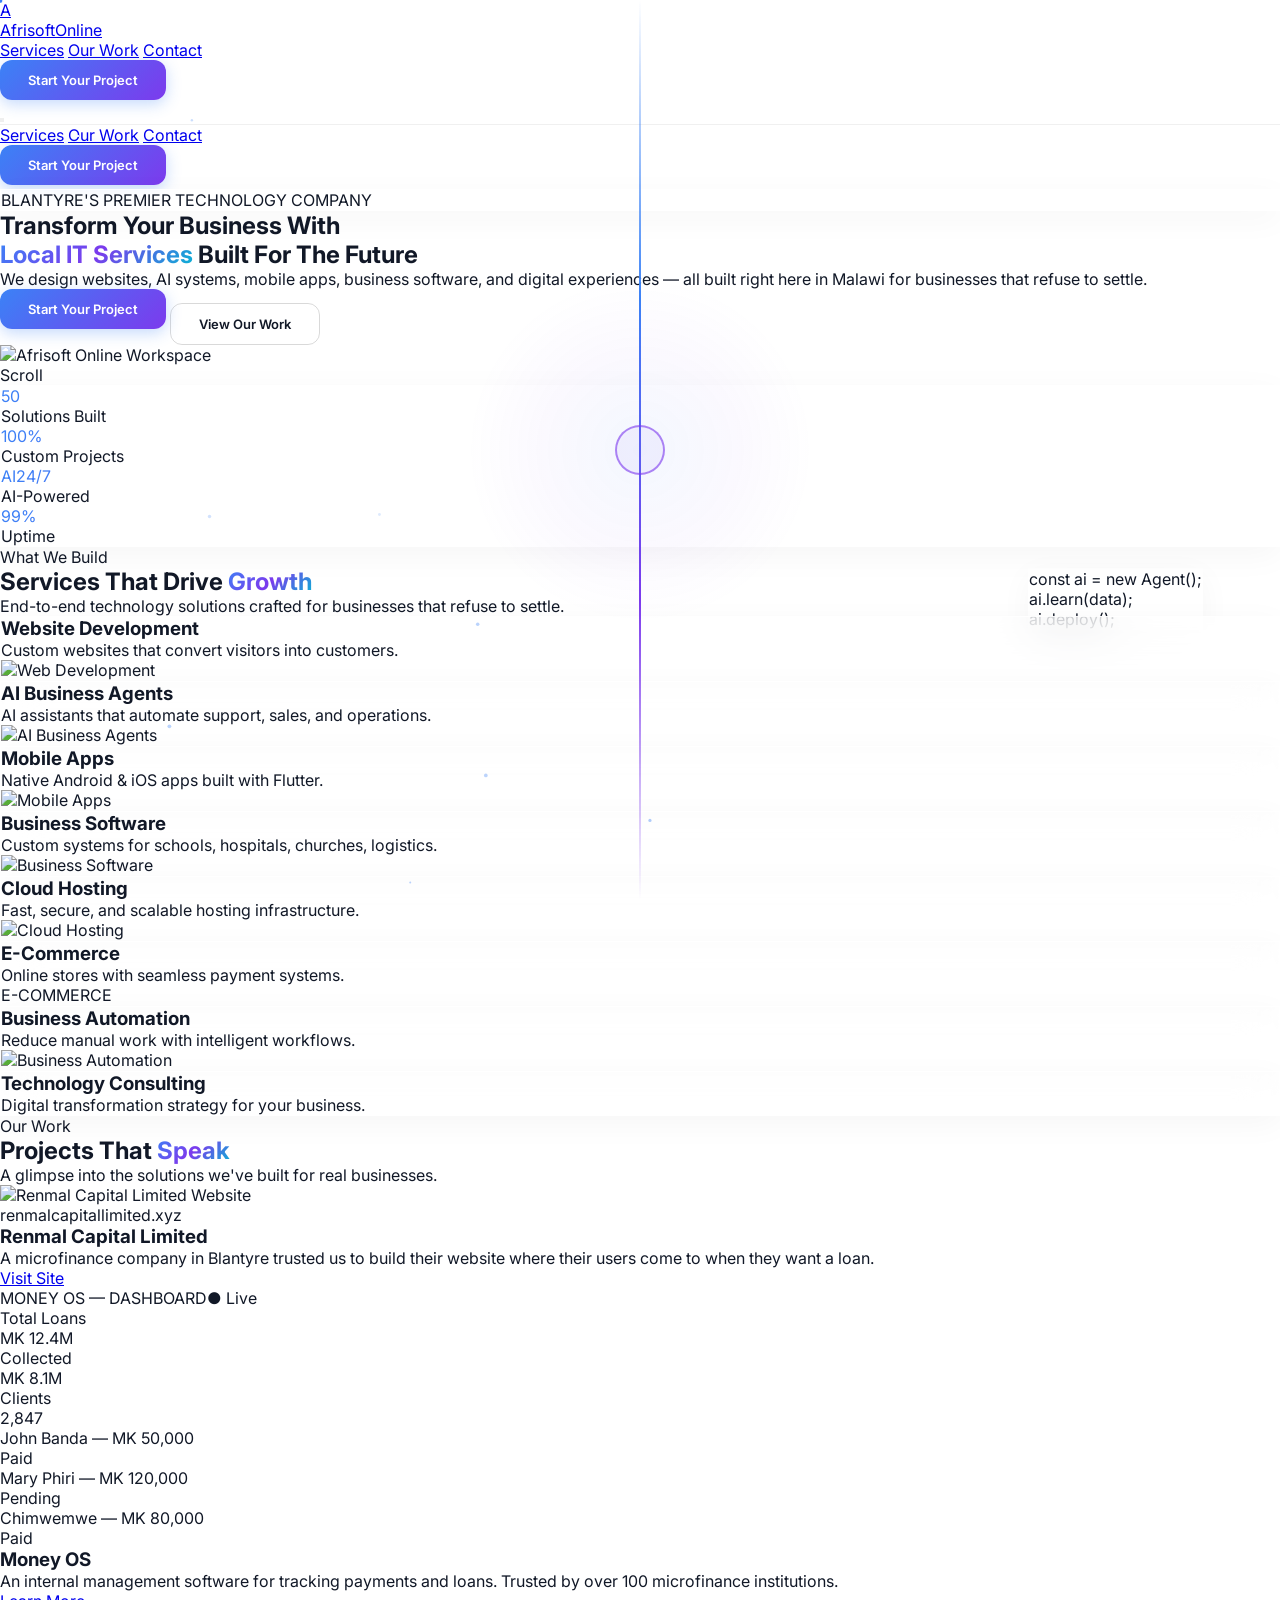
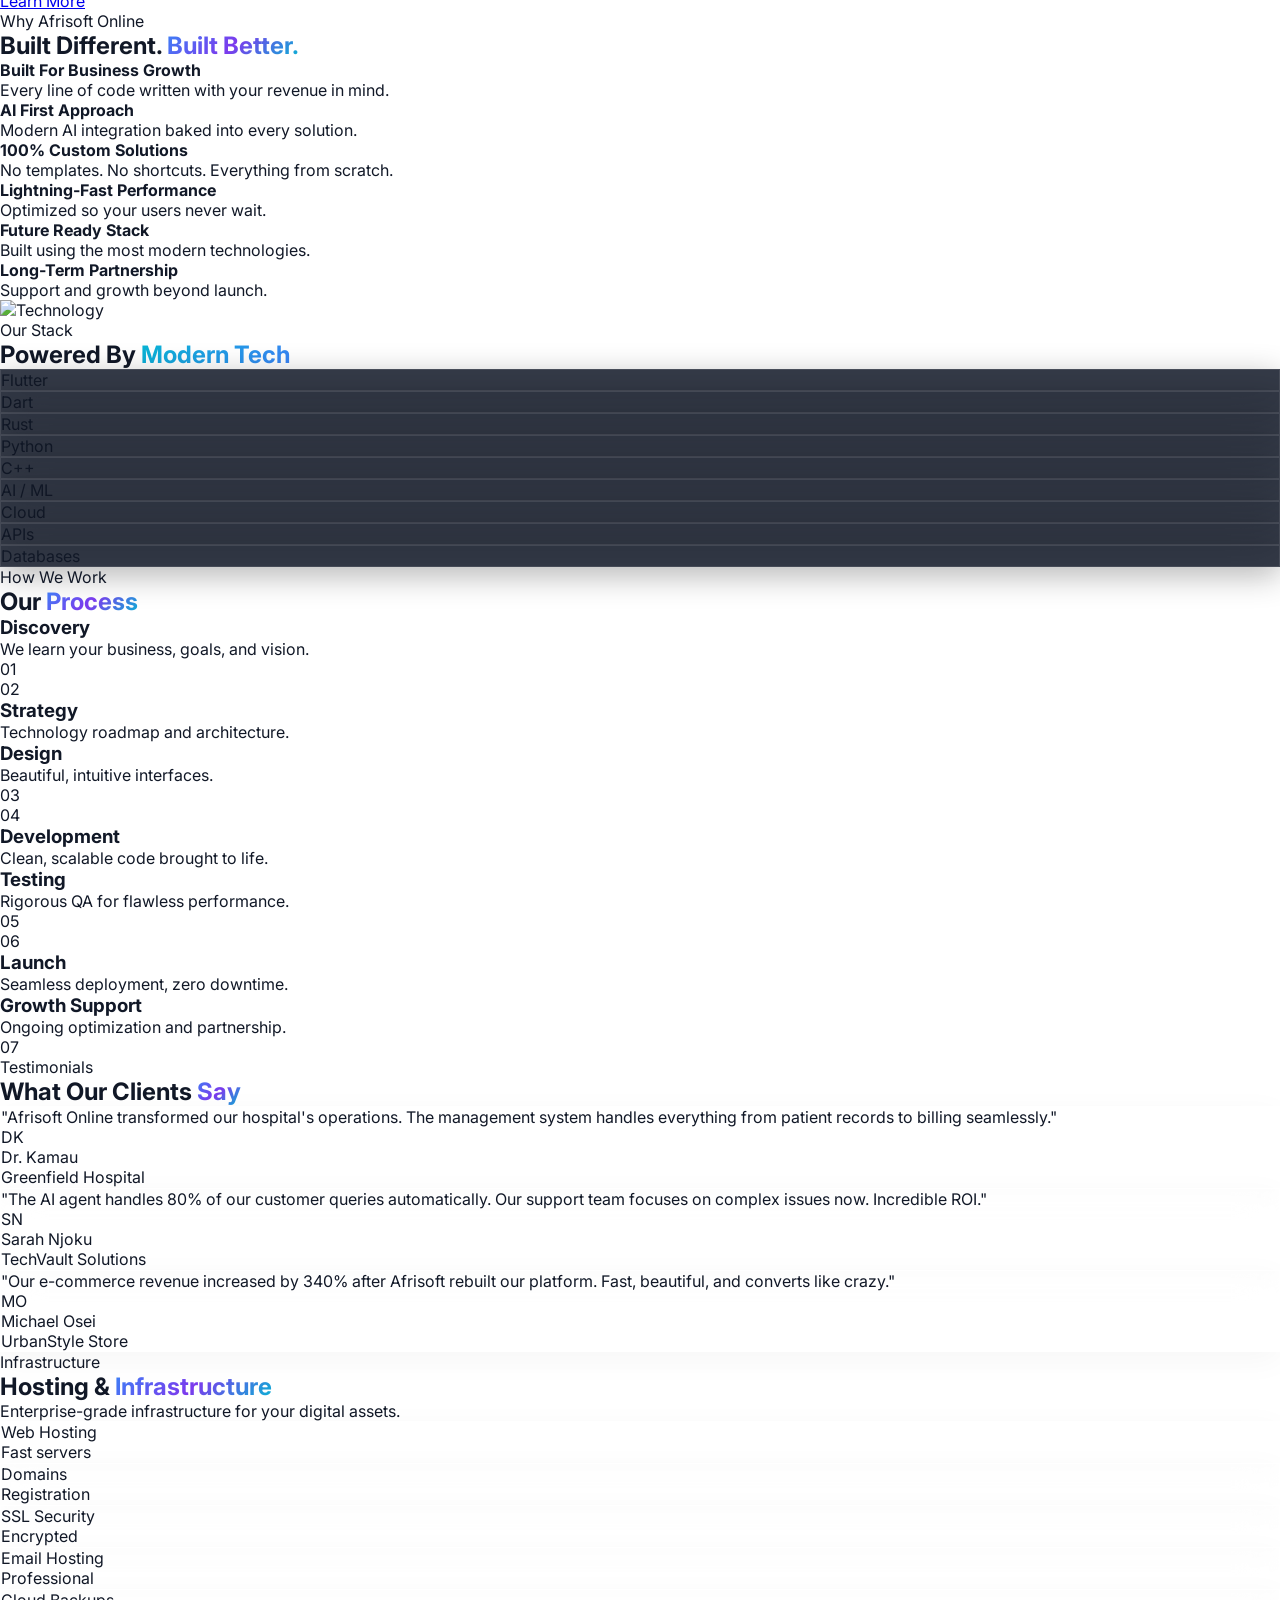
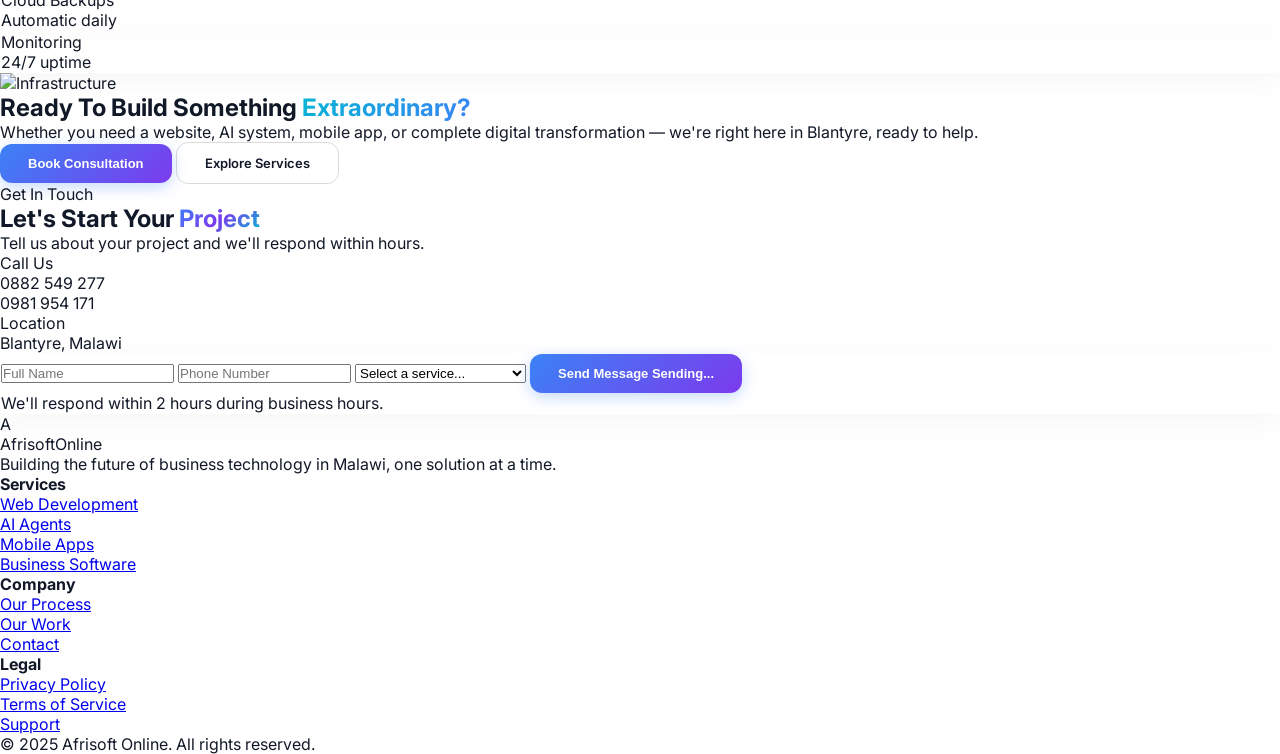
==== commit 4e0bc8f5: "Add files via upload" ====
--- a/index.html
+++ b/index.html
@@ -3,13 +3,13 @@
 <head>
 <meta charset="UTF-8">
 <meta name="viewport" content="width=device-width, initial-scale=1.0">
-<title>Afrisoft Online — Technology Built For The Future</title>
-<meta name="description" content="Afrisoft Online designs websites, AI systems, mobile apps, automation tools, and digital experiences for businesses in Malawi and beyond.">
+<title>Afrisoft Online — Local IT Services Built For The Future</title>
+<meta name="description" content="Afrisoft Online — Blantyre's premier technology company. Websites, AI systems, mobile apps, and business software built locally for Malawi and beyond.">
 <link href="https://fonts.googleapis.com/css2?family=Inter:wght@300;400;500;600;700;800&family=JetBrains+Mono:wght@400;500&display=swap" rel="stylesheet">
 <script src="https://cdn.tailwindcss.com"></script>
 <script src="https://code.iconify.design/3/3.1.0/iconify.min.js"></script>
 <script>
-tailwind.config={theme:{extend:{colors:{primary:'#FFFFFF',secondary:'#F5F7FA',charcoal:'#111827','electric-blue':'#3B82F6','deep-purple':'#7C3AED','cyan-glow':'#06B6D4','soft-silver':'#E5E7EB'},fontFamily:{sans:['Inter','sans-serif'],mono:['JetBrains Mono','monospace']}}}}
+tailwind.config={theme:{extend:{colors:{primary:'#FFFFFF',secondary:'#F5F7FA',charcoal:'#111827','electric-blue':'#3B82F6','deep-purple':'#7C3AED','cyan-glow':'#06B6D4'},fontFamily:{sans:['Inter','sans-serif'],mono:['JetBrains Mono','monospace']}}}}
 </script>
 <style>
 *{margin:0;padding:0;box-sizing:border-box}
@@ -41,17 +41,10 @@
 @keyframes float{0%,100%{transform:translateY(0) rotate(0deg)}50%{transform:translateY(-20px) rotate(2deg)}}
 @keyframes floatReverse{0%,100%{transform:translateY(0) rotate(0deg)}50%{transform:translateY(20px) rotate(-2deg)}}
 @keyframes spin-slow{from{transform:rotate(0deg)}to{transform:rotate(360deg)}}
-@keyframes wave{0%,100%{transform:rotate(0deg)}25%{transform:rotate(-20deg)}75%{transform:rotate(20deg)}}
-@keyframes rbounce{0%,100%{transform:translateY(0)}50%{transform:translateY(-10px)}}
 @keyframes techFloat{0%,100%{transform:translate(0,0) rotate(0deg)}25%{transform:translate(10px,-15px) rotate(2deg)}50%{transform:translate(-5px,-25px) rotate(-1deg)}75%{transform:translate(-15px,-10px) rotate(1deg)}}
 .animate-float{animation:float 6s ease-in-out infinite}
 .animate-float-reverse{animation:floatReverse 7s ease-in-out infinite}
 .animate-spin-slow{animation:spin-slow 30s linear infinite}
-.robot-wave{transform-origin:70% 0%;animation:wave .6s ease-in-out}
-.robot-bounce{animation:rbounce .5s ease}
-.chat-msg{opacity:0;transform:translateY(10px);transition:all .4s ease}.chat-msg.show{opacity:1;transform:translateY(0)}
-.pricing-popular{position:relative;border:2px solid transparent;background-image:linear-gradient(#fff,#fff),linear-gradient(135deg,#3B82F6,#7C3AED);background-origin:border-box;background-clip:padding-box,border-box}
-.tech-float{position:absolute;animation:techFloat 8s ease-in-out infinite}
 .nav-glass{background:rgba(255,255,255,0.85);backdrop-filter:blur(20px);-webkit-backdrop-filter:blur(20px);border-bottom:1px solid rgba(0,0,0,0.06)}
 .modal-overlay{position:fixed;inset:0;background:rgba(0,0,0,0.6);backdrop-filter:blur(8px);-webkit-backdrop-filter:blur(8px);z-index:100000;display:flex;align-items:center;justify-content:center;opacity:0;pointer-events:none;transition:opacity .3s;padding:16px}
 .modal-overlay.active{opacity:1;pointer-events:all}
@@ -61,11 +54,8 @@
 .toast.show{transform:translateY(0);opacity:1}
 .toast-success{background:linear-gradient(135deg,#10B981,#059669)}
 .toast-error{background:linear-gradient(135deg,#EF4444,#DC2626)}
-.dashboard-mock{background:#0f172a;border-radius:12px;overflow:hidden;font-family:'JetBrains Mono',monospace}
-.dashboard-mock .dash-bar{height:6px;border-radius:3px}
-.dashboard-mock .dash-row{display:flex;align-items:center;gap:8px;padding:6px 10px;border-bottom:1px solid rgba(255,255,255,0.05)}
-.dashboard-mock .dash-dot{width:6px;height:6px;border-radius:50%;flex-shrink:0}
-@media(max-width:640px){.dashboard-mock{font-size:8px}.dashboard-mock .dash-bar{height:4px}}
+.process-line{position:absolute;left:50%;top:0;bottom:0;width:2px;background:linear-gradient(to bottom,transparent,#3B82F6,#7C3AED,transparent);transform:translateX(-50%)}
+@media(max-width:768px){.process-line{left:20px}}
 </style>
 </head>
 <body>
@@ -85,8 +75,6 @@
 <div class="hidden lg:flex items-center gap-7">
 <a href="#services" class="text-[13px] font-medium text-gray-500 hover:text-charcoal transition-colors">Services</a>
 <a href="#work" class="text-[13px] font-medium text-gray-500 hover:text-charcoal transition-colors">Our Work</a>
-<a href="#ai-demo" class="text-[13px] font-medium text-gray-500 hover:text-charcoal transition-colors">AI Agents</a>
-<a href="#pricing" class="text-[13px] font-medium text-gray-500 hover:text-charcoal transition-colors">Pricing</a>
 <a href="#contact" class="text-[13px] font-medium text-gray-500 hover:text-charcoal transition-colors">Contact</a>
 </div>
 <div class="hidden lg:block"><a href="#contact" class="btn-primary !py-2.5 !px-6 !text-[13px]">Start Your Project</a></div>
@@ -103,8 +91,6 @@
 <div class="pt-24 px-8 flex flex-col gap-5">
 <a href="#services" class="text-2xl font-semibold tracking-tight ml">Services</a>
 <a href="#work" class="text-2xl font-semibold tracking-tight ml">Our Work</a>
-<a href="#ai-demo" class="text-2xl font-semibold tracking-tight ml">AI Agents</a>
-<a href="#pricing" class="text-2xl font-semibold tracking-tight ml">Pricing</a>
 <a href="#contact" class="text-2xl font-semibold tracking-tight ml">Contact</a>
 <div class="mt-6"><a href="#contact" class="btn-primary text-base !py-3.5 !px-8 ml">Start Your Project</a></div>
 </div>
@@ -144,13 +130,13 @@
 <div class="relative z-10 max-w-5xl mx-auto px-4 sm:px-6 text-center pt-12 sm:pt-16 pb-16 sm:pb-20">
 <div class="inline-flex items-center gap-2 px-3 sm:px-4 py-1.5 sm:py-2 rounded-full glass-card mb-6 sm:mb-8 section-fade" style="transition-delay:.1s">
 <div class="w-1.5 h-1.5 rounded-full bg-green-400 animate-pulse"></div>
-<span class="text-[10px] sm:text-xs font-medium text-gray-500 tracking-wide">BUILDING THE FUTURE OF BUSINESS TECHNOLOGY</span>
+<span class="text-[10px] sm:text-xs font-medium text-gray-500 tracking-wide">BLANTYRE'S PREMIER TECHNOLOGY COMPANY</span>
 </div>
 <h1 class="text-3xl sm:text-5xl md:text-6xl lg:text-7xl font-extrabold tracking-tight leading-[1.08] mb-5 sm:mb-6 section-fade" style="transition-delay:.2s">
-Transform Your Business With<br><span class="gradient-text">Technology Built</span> For The Future
+Transform Your Business With<br><span class="gradient-text">Local IT Services</span> Built For The Future
 </h1>
 <p class="text-base sm:text-lg md:text-xl text-gray-500 font-light max-w-3xl mx-auto mb-8 sm:mb-10 leading-relaxed px-2 section-fade" style="transition-delay:.3s">
-We design websites, AI systems, mobile apps, automation tools, and digital experiences that help businesses grow faster, operate smarter, and stand out.
+We design websites, AI systems, mobile apps, business software, and digital experiences — all built right here in Malawi for businesses that refuse to settle.
 </p>
 <div class="flex flex-col sm:flex-row items-center justify-center gap-3 sm:gap-4 section-fade" style="transition-delay:.4s">
 <a href="#contact" class="btn-primary !text-sm sm:!text-base !py-3.5 sm:!py-4 !px-8 sm:!px-10">Start Your Project</a>
@@ -288,127 +274,38 @@
 <div class="text-center mb-10 sm:mb-16 section-fade">
 <span class="text-[10px] sm:text-xs font-semibold tracking-[0.15em] sm:tracking-[0.2em] text-deep-purple uppercase">Our Work</span>
 <h2 class="text-2xl sm:text-3xl md:text-5xl font-extrabold tracking-tight mt-3 sm:mt-4 mb-3 sm:mb-4">Projects That <span class="gradient-text">Speak</span></h2>
-<p class="text-gray-500 font-light text-sm sm:text-lg max-w-2xl mx-auto px-2">Real products, real impact. Click any project to learn more.</p>
-</div>
-<div class="grid grid-cols-1 sm:grid-cols-2 lg:grid-cols-3 gap-5 sm:gap-6">
-
-<!-- Renmal Capital -->
-<div class="group cursor-pointer section-fade" style="transition-delay:.05s" onclick="openProject('renmal')">
-<div class="rounded-xl sm:rounded-2xl overflow-hidden bg-charcoal shadow-xl hover:shadow-2xl transition-shadow duration-500">
+<p class="text-gray-500 font-light text-sm sm:text-lg max-w-2xl mx-auto px-2">A glimpse into the solutions we've built for real businesses.</p>
+</div>
+<div class="grid md:grid-cols-2 gap-6 sm:gap-8 max-w-5xl mx-auto">
+<!-- Renmal Capital — real screenshot -->
+<div class="group section-fade" style="transition-delay:.05s">
+<div class="rounded-xl sm:rounded-2xl overflow-hidden bg-charcoal shadow-xl hover:shadow-2xl transition-all duration-500">
+<div class="relative overflow-hidden">
+<img src="https://z-cdn-media.chatglm.cn/files/f350cc9c-864a-4e9b-871f-5e65b6bae538.png?auth_key=1884413986-421d5e3c946b4fd6a1b1ad5f7097e6f1-0-18ca00021dc358d101494b5bfa9c220d" alt="Renmal Capital Limited Website" class="w-full h-auto transition-transform duration-700 group-hover:scale-105">
+<div class="absolute inset-0 bg-gradient-to-t from-charcoal/60 via-transparent to-transparent"></div>
+<div class="absolute bottom-3 left-3 sm:bottom-4 sm:left-4 flex items-center gap-2"><div class="w-7 h-7 rounded-lg bg-green-500/20 flex items-center justify-center"><span class="iconify text-green-400" data-icon="lucide:landmark" data-width="14"></span></div><span class="text-green-300/80 text-[10px] sm:text-xs font-mono font-medium">renmalcapitallimited.xyz</span></div>
+</div>
+<div class="p-4 sm:p-5">
+<h3 class="text-white font-semibold text-sm sm:text-base mb-1">Renmal Capital Limited</h3>
+<p class="text-gray-400 text-[11px] sm:text-xs leading-relaxed mb-3 sm:mb-4">A microfinance company in Blantyre trusted us to build their website where their users come to when they want a loan.</p>
+<a href="https://www.renmalcapitallimited.xyz" target="_blank" rel="noopener" class="inline-flex items-center gap-2 text-electric-blue text-xs sm:text-sm font-semibold hover:gap-3 transition-all">Visit Site <span class="iconify" data-icon="lucide:arrow-up-right" data-width="14"></span></a>
+</div></div></div>
+<!-- Money OS -->
+<div class="group section-fade" style="transition-delay:.1s">
+<div class="rounded-xl sm:rounded-2xl overflow-hidden bg-charcoal shadow-xl hover:shadow-2xl transition-all duration-500">
 <div class="p-3 sm:p-4 pb-0"><div class="bg-gray-800 rounded-t-lg p-1"><div class="flex gap-1 px-2 pt-1.5"><div class="w-1.5 h-1.5 rounded-full bg-red-400/60"></div><div class="w-1.5 h-1.5 rounded-full bg-yellow-400/60"></div><div class="w-1.5 h-1.5 rounded-full bg-green-400/60"></div></div>
-<div class="bg-gradient-to-br from-blue-900 via-blue-800 to-indigo-900 h-36 sm:h-44 mt-1.5 rounded-b-lg p-3 sm:p-4 flex flex-col">
-<div class="flex items-center gap-2 mb-2"><div class="w-6 h-6 rounded bg-green-500/20 flex items-center justify-center"><span class="iconify text-green-400" data-icon="lucide:landmark" data-width="12"></span></div><span class="text-green-300/70 text-[9px] sm:text-[10px] font-mono font-semibold">renmalcapitallimited.xyz</span></div>
-<div class="flex-1 flex items-end gap-2"><div class="flex-1"><div class="text-white/80 text-xs sm:text-sm font-bold mb-1">Apply For A Loan</div><div class="h-5 sm:h-6 bg-white/10 rounded-md w-3/4"></div><div class="h-5 sm:h-6 bg-green-500/20 rounded-md w-1/2 mt-1.5"></div></div><div class="hidden sm:block w-20 h-16 bg-white/5 rounded-lg"></div></div>
-</div></div></div>
-<div class="p-3 sm:p-4 pt-2 sm:pt-3 flex items-center justify-between">
-<div><h3 class="text-white font-semibold text-sm sm:text-base">Renmal Capital Limited</h3><p class="text-gray-500 text-[11px] sm:text-xs mt-0.5">Microfinance Website</p></div>
-<span class="iconify text-gray-500 group-hover:text-white group-hover:translate-x-1 transition-all" data-icon="lucide:arrow-right" data-width="16"></span>
-</div></div></div>
-
-<!-- Afrisoft Store -->
-<div class="group cursor-pointer section-fade" style="transition-delay:.1s" onclick="openProject('store')">
-<div class="rounded-xl sm:rounded-2xl overflow-hidden bg-charcoal shadow-xl hover:shadow-2xl transition-shadow duration-500">
-<div class="p-3 sm:p-4 pb-0"><div class="bg-gray-800 rounded-t-lg p-1"><div class="flex gap-1 px-2 pt-1.5"><div class="w-1.5 h-1.5 rounded-full bg-red-400/60"></div><div class="w-1.5 h-1.5 rounded-full bg-yellow-400/60"></div><div class="w-1.5 h-1.5 rounded-full bg-green-400/60"></div></div>
-<div class="bg-gradient-to-br from-purple-900 via-violet-800 to-fuchsia-900 h-36 sm:h-44 mt-1.5 rounded-b-lg p-3 sm:p-4 flex flex-col">
-<div class="flex items-center gap-2 mb-2"><div class="w-6 h-6 rounded bg-gradient-to-br from-electric-blue to-deep-purple flex items-center justify-center"><span class="text-white text-[8px] font-bold">A</span></div><span class="text-purple-300/70 text-[9px] sm:text-[10px] font-mono font-semibold">afrisoft.store</span></div>
-<div class="grid grid-cols-3 gap-1.5 flex-1"><div class="bg-white/5 rounded-lg p-1.5 flex flex-col items-center justify-center"><span class="iconify text-purple-300/40" data-icon="lucide:box" data-width="16"></span><div class="text-white/30 text-[7px] mt-0.5">Money OS</div></div><div class="bg-white/5 rounded-lg p-1.5 flex flex-col items-center justify-center"><span class="iconify text-purple-300/40" data-icon="lucide:shield" data-width="16"></span><div class="text-white/30 text-[7px] mt-0.5">NexGuard</div></div><div class="bg-white/5 rounded-lg p-1.5 flex flex-col items-center justify-center"><span class="iconify text-purple-300/40" data-icon="lucide:gamepad-2" data-width="16"></span><div class="text-white/30 text-[7px] mt-0.5">Games</div></div></div>
-</div></div></div>
-<div class="p-3 sm:p-4 pt-2 sm:pt-3 flex items-center justify-between">
-<div><h3 class="text-white font-semibold text-sm sm:text-base">Afrisoft Store</h3><p class="text-gray-500 text-[11px] sm:text-xs mt-0.5">Software Showcase</p></div>
-<span class="iconify text-gray-500 group-hover:text-white group-hover:translate-x-1 transition-all" data-icon="lucide:arrow-right" data-width="16"></span>
-</div></div></div>
-
-<!-- Money OS -->
-<div class="group cursor-pointer section-fade" style="transition-delay:.15s" onclick="openProject('moneyos')">
-<div class="rounded-xl sm:rounded-2xl overflow-hidden bg-charcoal shadow-xl hover:shadow-2xl transition-shadow duration-500">
-<div class="p-3 sm:p-4 pb-0"><div class="bg-gray-800 rounded-t-lg p-1"><div class="flex gap-1 px-2 pt-1.5"><div class="w-1.5 h-1.5 rounded-full bg-red-400/60"></div><div class="w-1.5 h-1.5 rounded-full bg-yellow-400/60"></div><div class="w-1.5 h-1.5 rounded-full bg-green-400/60"></div></div>
-<div class="bg-gradient-to-br from-emerald-900 via-teal-800 to-cyan-900 h-36 sm:h-44 mt-1.5 rounded-b-lg p-3 sm:p-4 font-mono text-[8px] sm:text-[9px]">
-<div class="flex items-center justify-between mb-2"><span class="text-cyan-300/60 font-semibold">MONEY OS — DASHBOARD</span><span class="text-green-400/60">● Live</span></div>
-<div class="grid grid-cols-3 gap-1.5 mb-2"><div class="bg-white/5 rounded p-1.5"><div class="text-white/30 text-[7px]">Total Loans</div><div class="text-green-300/70 font-bold text-[10px] sm:text-xs">MK 12.4M</div></div><div class="bg-white/5 rounded p-1.5"><div class="text-white/30 text-[7px]">Collected</div><div class="text-cyan-300/70 font-bold text-[10px] sm:text-xs">MK 8.1M</div></div><div class="bg-white/5 rounded p-1.5"><div class="text-white/30 text-[7px]">Clients</div><div class="text-purple-300/70 font-bold text-[10px] sm:text-xs">2,847</div></div></div>
-<div class="space-y-1"><div class="flex items-center gap-1.5"><div class="w-1 h-1 rounded-full bg-green-400"></div><div class="text-white/40 flex-1">John Banda — MK 50,000</div><div class="text-green-400/60">Paid</div></div><div class="flex items-center gap-1.5"><div class="w-1 h-1 rounded-full bg-yellow-400"></div><div class="text-white/40 flex-1">Mary Phiri — MK 120,000</div><div class="text-yellow-400/60">Pending</div></div><div class="flex items-center gap-1.5"><div class="w-1 h-1 rounded-full bg-green-400"></div><div class="text-white/40 flex-1">Chimwemwe — MK 80,000</div><div class="text-green-400/60">Paid</div></div></div>
-</div></div></div>
-<div class="p-3 sm:p-4 pt-2 sm:pt-3 flex items-center justify-between">
-<div><h3 class="text-white font-semibold text-sm sm:text-base">Money OS</h3><p class="text-gray-500 text-[11px] sm:text-xs mt-0.5">Loan & Payment Tracker</p></div>
-<span class="iconify text-gray-500 group-hover:text-white group-hover:translate-x-1 transition-all" data-icon="lucide:arrow-right" data-width="16"></span>
-</div></div></div>
-
-<!-- NexGuard -->
-<div class="group cursor-pointer section-fade" style="transition-delay:.2s" onclick="openProject('nexguard')">
-<div class="rounded-xl sm:rounded-2xl overflow-hidden bg-charcoal shadow-xl hover:shadow-2xl transition-shadow duration-500 relative">
-<div class="absolute top-3 right-3 z-10 px-2 py-0.5 rounded-full bg-amber-500/20 border border-amber-500/30"><span class="text-amber-300 text-[9px] font-semibold">IN DEVELOPMENT</span></div>
-<div class="p-3 sm:p-4 pb-0"><div class="bg-gray-800 rounded-t-lg p-1"><div class="flex gap-1 px-2 pt-1.5"><div class="w-1.5 h-1.5 rounded-full bg-red-400/60"></div><div class="w-1.5 h-1.5 rounded-full bg-yellow-400/60"></div><div class="w-1.5 h-1.5 rounded-full bg-green-400/60"></div></div>
-<div class="bg-gradient-to-br from-red-900 via-rose-800 to-orange-900 h-36 sm:h-44 mt-1.5 rounded-b-lg flex flex-col items-center justify-center p-3 sm:p-4">
-<span class="iconify text-red-300/30 mb-2" data-icon="lucide:radio" data-width="28"></span>
-<div class="flex items-center gap-1 mb-1"><div class="w-1.5 h-1.5 rounded-full bg-red-400 animate-pulse"></div><span class="text-red-300/50 text-[9px] font-mono">RADIO WAVE DETECTION ACTIVE</span></div>
-<div class="text-white/20 text-[8px] font-mono">MOTION: NONE • ZONES: 4 • STATUS: ARMED</div>
-</div></div></div>
-<div class="p-3 sm:p-4 pt-2 sm:pt-3 flex items-center justify-between">
-<div><h3 class="text-white font-semibold text-sm sm:text-base">NexGuard</h3><p class="text-gray-500 text-[11px] sm:text-xs mt-0.5">Radio Wave Security</p></div>
-<span class="iconify text-gray-500 group-hover:text-white group-hover:translate-x-1 transition-all" data-icon="lucide:arrow-right" data-width="16"></span>
-</div></div></div>
-
-<!-- Afrisoft Online POS -->
-<div class="group cursor-pointer section-fade" style="transition-delay:.25s" onclick="openProject('pos')">
-<div class="rounded-xl sm:rounded-2xl overflow-hidden bg-charcoal shadow-xl hover:shadow-2xl transition-shadow duration-500">
-<div class="p-3 sm:p-4 pb-0"><div class="bg-gray-800 rounded-t-lg p-1"><div class="flex gap-1 px-2 pt-1.5"><div class="w-1.5 h-1.5 rounded-full bg-red-400/60"></div><div class="w-1.5 h-1.5 rounded-full bg-yellow-400/60"></div><div class="w-1.5 h-1.5 rounded-full bg-green-400/60"></div></div>
-<div class="bg-gradient-to-br from-sky-900 via-blue-800 to-indigo-900 h-36 sm:h-44 mt-1.5 rounded-b-lg p-3 sm:p-4 font-mono text-[8px] sm:text-[9px]">
-<div class="flex items-center justify-between mb-2"><span class="text-sky-300/60 font-semibold">AFRISOFT ONLINE POS</span><span class="text-green-400/60 text-[8px]">Terminal #01</span></div>
-<div class="space-y-1 mb-2"><div class="flex justify-between text-white/40"><span>Sugar 1kg x2</span><span>MK 2,800</span></div><div class="flex justify-between text-white/40"><span>Cooking Oil 5L</span><span>MK 15,000</span></div><div class="flex justify-between text-white/40"><span>Soap x4</span><span>MK 3,200</span></div></div>
-<div class="border-t border-white/10 pt-1.5 flex justify-between"><span class="text-white/60 font-semibold">TOTAL</span><span class="text-green-300 font-bold text-xs sm:text-sm">MK 21,000</span></div>
-</div></div></div>
-<div class="p-3 sm:p-4 pt-2 sm:pt-3 flex items-center justify-between">
-<div><h3 class="text-white font-semibold text-sm sm:text-base">Afrisoft Online POS</h3><p class="text-gray-500 text-[11px] sm:text-xs mt-0.5">Point of Sale System</p></div>
-<span class="iconify text-gray-500 group-hover:text-white group-hover:translate-x-1 transition-all" data-icon="lucide:arrow-right" data-width="16"></span>
-</div></div></div>
-
-<!-- Kuphanda -->
-<div class="group section-fade" style="transition-delay:.3s">
-<a href="https://afrisoft.store" target="_blank" rel="noopener" class="block rounded-xl sm:rounded-2xl overflow-hidden bg-charcoal shadow-xl hover:shadow-2xl transition-shadow duration-500">
-<div class="h-36 sm:h-44 bg-gradient-to-br from-amber-900 via-orange-800 to-yellow-900 flex flex-col items-center justify-center p-4">
-<span class="iconify text-amber-300/40 mb-2" data-icon="lucide:book-open" data-width="32"></span>
-<div class="text-amber-200/50 text-sm font-bold">Kuphanda</div>
-<div class="text-amber-300/30 text-[10px] font-mono mt-1">Offline PDF Reader</div>
-</div>
-<div class="p-3 sm:p-4 flex items-center justify-between">
-<div><h3 class="text-white font-semibold text-sm sm:text-base">Kuphanda</h3><p class="text-gray-500 text-[11px] sm:text-xs mt-0.5">Offline PDF Reader</p></div>
-<span class="iconify text-gray-500 group-hover:text-amber-400 transition-colors" data-icon="lucide:external-link" data-width="14"></span>
-</div></a></div>
-
-<!-- LivCast -->
-<div class="group section-fade" style="transition-delay:.35s">
-<a href="https://afrisoft.store" target="_blank" rel="noopener" class="block rounded-xl sm:rounded-2xl overflow-hidden bg-charcoal shadow-xl hover:shadow-2xl transition-shadow duration-500">
-<div class="h-36 sm:h-44 bg-gradient-to-br from-rose-900 via-pink-800 to-fuchsia-900 flex flex-col items-center justify-center p-4">
-<span class="iconify text-rose-300/40 mb-2" data-icon="lucide:video" data-width="32"></span>
-<div class="text-rose-200/50 text-sm font-bold">LivCast</div>
-<div class="text-rose-300/30 text-[10px] font-mono mt-1">Streaming Software</div>
-</div>
-<div class="p-3 sm:p-4 flex items-center justify-between">
-<div><h3 class="text-white font-semibold text-sm sm:text-base">LivCast</h3><p class="text-gray-500 text-[11px] sm:text-xs mt-0.5">Streaming Platform</p></div>
-<span class="iconify text-gray-500 group-hover:text-rose-400 transition-colors" data-icon="lucide:external-link" data-width="14"></span>
-</div></a></div>
-
-<!-- Sky Assault -->
-<div class="group section-fade" style="transition-delay:.4s">
-<a href="https://afrisoft.store/games/" target="_blank" rel="noopener" class="block rounded-xl sm:rounded-2xl overflow-hidden bg-charcoal shadow-xl hover:shadow-2xl transition-shadow duration-500">
-<div class="h-36 sm:h-44 bg-gradient-to-br from-indigo-900 via-blue-800 to-cyan-900 flex flex-col items-center justify-center p-4">
-<span class="iconify text-indigo-300/40 mb-2" data-icon="lucide:gamepad-2" data-width="32"></span>
-<div class="text-indigo-200/50 text-sm font-bold">Sky Assault</div>
-<div class="text-indigo-300/30 text-[10px] font-mono mt-1">Video Game</div>
-</div>
-<div class="p-3 sm:p-4 flex items-center justify-between">
-<div><h3 class="text-white font-semibold text-sm sm:text-base">Sky Assault</h3><p class="text-gray-500 text-[11px] sm:text-xs mt-0.5">Video Game</p></div>
-<span class="iconify text-gray-500 group-hover:text-indigo-400 transition-colors" data-icon="lucide:external-link" data-width="14"></span>
-</div></a></div>
-
-</div></div>
-</section>
-
-<!-- PROJECT MODAL -->
-<div class="modal-overlay" id="projectModal" onclick="if(event.target===this)closeProject()">
-<div class="modal-content">
-<div class="p-5 sm:p-8" id="projectModalContent"></div>
-</div>
-</div>
+<div class="bg-gradient-to-br from-emerald-900 via-teal-800 to-cyan-900 h-44 sm:h-56 mt-1.5 rounded-b-lg p-3 sm:p-4 font-mono text-[8px] sm:text-[9px]">
+<div class="flex items-center justify-between mb-2.5"><span class="text-cyan-300/60 font-semibold">MONEY OS — DASHBOARD</span><span class="text-green-400/60">● Live</span></div>
+<div class="grid grid-cols-3 gap-1.5 sm:gap-2 mb-2.5"><div class="bg-white/5 rounded p-1.5 sm:p-2"><div class="text-white/30 text-[7px]">Total Loans</div><div class="text-green-300/70 font-bold text-[10px] sm:text-xs">MK 12.4M</div></div><div class="bg-white/5 rounded p-1.5 sm:p-2"><div class="text-white/30 text-[7px]">Collected</div><div class="text-cyan-300/70 font-bold text-[10px] sm:text-xs">MK 8.1M</div></div><div class="bg-white/5 rounded p-1.5 sm:p-2"><div class="text-white/30 text-[7px]">Clients</div><div class="text-purple-300/70 font-bold text-[10px] sm:text-xs">2,847</div></div></div>
+<div class="space-y-1.5"><div class="flex items-center gap-1.5"><div class="w-1 h-1 rounded-full bg-green-400"></div><div class="text-white/40 flex-1">John Banda — MK 50,000</div><div class="text-green-400/60">Paid</div></div><div class="flex items-center gap-1.5"><div class="w-1 h-1 rounded-full bg-yellow-400"></div><div class="text-white/40 flex-1">Mary Phiri — MK 120,000</div><div class="text-yellow-400/60">Pending</div></div><div class="flex items-center gap-1.5"><div class="w-1 h-1 rounded-full bg-green-400"></div><div class="text-white/40 flex-1">Chimwemwe — MK 80,000</div><div class="text-green-400/60">Paid</div></div></div>
+</div></div></div>
+<div class="p-4 sm:p-5">
+<h3 class="text-white font-semibold text-sm sm:text-base mb-1">Money OS</h3>
+<p class="text-gray-400 text-[11px] sm:text-xs leading-relaxed mb-3 sm:mb-4">An internal management software for tracking payments and loans. Trusted by over 100 microfinance institutions.</p>
+<a href="https://afrisoft.store" target="_blank" rel="noopener" class="inline-flex items-center gap-2 text-cyan-glow text-xs sm:text-sm font-semibold hover:gap-3 transition-all">Learn More <span class="iconify" data-icon="lucide:arrow-up-right" data-width="14"></span></a>
+</div></div></div>
+</div></div>
+</section>
 
 <!-- WHY CHOOSE US -->
 <section class="py-16 sm:py-24 relative overflow-hidden">
@@ -474,64 +371,6 @@
 </div></div></div>
 </section>
 
-<!-- AI AGENT DEMO -->
-<section class="py-16 sm:py-24 bg-secondary relative overflow-hidden" id="ai-demo">
-<div class="absolute top-0 left-1/2 -translate-x-1/2 w-[400px] h-[400px] bg-deep-purple/5 rounded-full blur-[150px]"></div>
-<div class="max-w-7xl mx-auto px-4 sm:px-6 relative z-10">
-<div class="text-center mb-10 sm:mb-16 section-fade">
-<span class="text-[10px] sm:text-xs font-semibold tracking-[0.15em] sm:tracking-[0.2em] text-deep-purple uppercase">Interactive Demo</span>
-<h2 class="text-2xl sm:text-3xl md:text-5xl font-extrabold tracking-tight mt-3 sm:mt-4 mb-3 sm:mb-4">Meet Your AI <span class="gradient-text">Agent</span></h2>
-<p class="text-gray-500 font-light text-sm sm:text-lg max-w-2xl mx-auto px-2">Click and interact with our AI robot. This is what we can build for your business.</p>
-</div>
-<div class="grid lg:grid-cols-2 gap-8 sm:gap-12 items-center">
-<div class="flex justify-center section-fade">
-<div class="relative" id="robotContainer">
-<div class="robot-body" id="robotBody">
-<svg width="200" height="260" viewBox="0 0 240 300" fill="none" xmlns="http://www.w3.org/2000/svg" id="robotSvg" class="sm:w-[240px] sm:h-auto mx-auto">
-<line x1="120" y1="20" x2="120" y2="5" stroke="url(#grad1)" stroke-width="3" stroke-linecap="round"/>
-<circle cx="120" cy="5" r="5" fill="url(#grad1)" id="antennaLight"><animate attributeName="opacity" values="1;0.3;1" dur="2s" repeatCount="indefinite"/></circle>
-<rect x="60" y="20" width="120" height="90" rx="20" fill="url(#headGrad)" stroke="url(#grad1)" stroke-width="2"/>
-<g id="robotEyes"><circle cx="95" cy="60" r="14" fill="#1a1a2e" stroke="url(#grad1)" stroke-width="1.5"/><circle cx="145" cy="60" r="14" fill="#1a1a2e" stroke="url(#grad1)" stroke-width="1.5"/><circle cx="95" cy="60" r="8" fill="url(#grad1)" class="robot-eye" id="leftEye"/><circle cx="145" cy="60" r="8" fill="url(#grad1)" class="robot-eye" id="rightEye"/><circle cx="92" cy="57" r="2.5" fill="white" opacity="0.8" class="robot-eye" id="leftPupil"/><circle cx="142" cy="57" r="2.5" fill="white" opacity="0.8" class="robot-eye" id="rightPupil"/></g>
-<rect x="95" y="85" width="50" height="8" rx="4" fill="#1a1a2e" id="robotMouth"/>
-<rect x="100" y="87" width="10" height="4" rx="2" fill="url(#grad1)" opacity="0.6" id="mouthBar1"/>
-<rect x="115" y="87" width="10" height="4" rx="2" fill="url(#grad1)" opacity="0.6" id="mouthBar2"/>
-<rect x="130" y="87" width="10" height="4" rx="2" fill="url(#grad1)" opacity="0.6" id="mouthBar3"/>
-<rect x="105" y="110" width="30" height="15" rx="5" fill="url(#headGrad)" stroke="url(#grad1)" stroke-width="1.5"/>
-<rect x="50" y="125" width="140" height="110" rx="20" fill="url(#headGrad)" stroke="url(#grad1)" stroke-width="2"/>
-<rect x="70" y="140" width="100" height="60" rx="10" fill="#1a1a2e"/>
-<rect x="75" y="145" width="90" height="50" rx="7" fill="url(#screenGrad)" opacity="0.3"/>
-<text x="120" y="168" text-anchor="middle" fill="url(#grad1)" font-size="10" font-family="JetBrains Mono" id="screenText">READY</text>
-<rect x="85" y="178" width="30" height="4" rx="2" fill="url(#grad1)" opacity="0.3"/>
-<rect x="85" y="185" width="50" height="4" rx="2" fill="url(#grad1)" opacity="0.2"/>
-<g id="leftArm"><rect x="20" y="135" width="30" height="15" rx="7" fill="url(#headGrad)" stroke="url(#grad1)" stroke-width="1.5"/><rect x="15" y="150" width="20" height="50" rx="10" fill="url(#headGrad)" stroke="url(#grad1)" stroke-width="1.5"/><circle cx="25" cy="205" r="12" fill="url(#headGrad)" stroke="url(#grad1)" stroke-width="1.5"/></g>
-<g id="rightArm"><rect x="190" y="135" width="30" height="15" rx="7" fill="url(#headGrad)" stroke="url(#grad1)" stroke-width="1.5"/><rect x="205" y="150" width="20" height="50" rx="10" fill="url(#headGrad)" stroke="url(#grad1)" stroke-width="1.5"/><circle cx="215" cy="205" r="12" fill="url(#headGrad)" stroke="url(#grad1)" stroke-width="1.5"/></g>
-<rect x="75" y="235" width="25" height="45" rx="10" fill="url(#headGrad)" stroke="url(#grad1)" stroke-width="1.5"/>
-<rect x="140" y="235" width="25" height="45" rx="10" fill="url(#headGrad)" stroke="url(#grad1)" stroke-width="1.5"/>
-<rect x="65" y="275" width="40" height="15" rx="7" fill="url(#headGrad)" stroke="url(#grad1)" stroke-width="1.5"/>
-<rect x="130" y="275" width="40" height="15" rx="7" fill="url(#headGrad)" stroke="url(#grad1)" stroke-width="1.5"/>
-<defs><linearGradient id="grad1" x1="0" y1="0" x2="1" y2="1"><stop offset="0%" stop-color="#3B82F6"/><stop offset="50%" stop-color="#7C3AED"/><stop offset="100%" stop-color="#06B6D4"/></linearGradient><linearGradient id="headGrad" x1="0" y1="0" x2="0" y2="1"><stop offset="0%" stop-color="#f8f9fa"/><stop offset="100%" stop-color="#e9ecef"/></linearGradient><linearGradient id="screenGrad" x1="0" y1="0" x2="1" y2="1"><stop offset="0%" stop-color="#3B82F6" stop-opacity="0.5"/><stop offset="100%" stop-color="#7C3AED" stop-opacity="0.5"/></linearGradient></defs>
-</svg></div>
-<div class="absolute -bottom-3 left-1/2 -translate-x-1/2 w-32 h-6 bg-gradient-to-r from-electric-blue/20 via-deep-purple/20 to-cyan-glow/20 blur-xl rounded-full"></div>
-</div></div>
-<div class="section-fade" style="transition-delay:.2s">
-<div class="glass-card rounded-xl sm:rounded-2xl overflow-hidden">
-<div class="px-4 sm:px-6 py-3 sm:py-4 border-b border-gray-100 flex items-center gap-2 sm:gap-3">
-<div class="w-7 h-7 sm:w-8 sm:h-8 rounded-lg bg-gradient-to-br from-electric-blue to-deep-purple flex items-center justify-center"><span class="iconify text-white" data-icon="lucide:bot" data-width="14"></span></div>
-<div><div class="text-xs sm:text-sm font-semibold">Afrisoft AI Agent</div><div class="text-[9px] sm:text-[10px] text-green-500 font-medium">● Online</div></div>
-</div>
-<div class="p-4 sm:p-6 space-y-3 sm:space-y-4 max-h-[250px] sm:max-h-[300px] overflow-y-auto" id="chatArea">
-<div class="chat-msg show flex gap-2 sm:gap-3">
-<div class="w-6 h-6 sm:w-7 sm:h-7 rounded-lg bg-gradient-to-br from-electric-blue to-deep-purple flex items-center justify-center shrink-0 mt-0.5"><span class="iconify text-white" data-icon="lucide:bot" data-width="12"></span></div>
-<div class="bg-secondary rounded-2xl rounded-tl-md px-3 sm:px-4 py-2 sm:py-3 max-w-[85%]"><p class="text-xs sm:text-sm text-gray-600">Hi! I'm the Afrisoft AI Agent. Click below to see what I can do. 👋</p></div>
-</div></div>
-<div class="px-4 sm:px-6 pb-4 sm:pb-6 flex flex-wrap gap-1.5 sm:gap-2">
-<button class="ai-chat-btn text-[10px] sm:text-xs font-medium px-3 sm:px-4 py-2 sm:py-2.5 rounded-xl border border-electric-blue/20 text-electric-blue hover:bg-electric-blue/5 transition-colors" data-response="I handle customer support 24/7 — answering questions, resolving issues, and escalating complex cases without human intervention. Response time drops from hours to seconds." data-screen="SUPPORT">🛟 Customer Support</button>
-<button class="ai-chat-btn text-[10px] sm:text-xs font-medium px-3 sm:px-4 py-2 sm:py-2.5 rounded-xl border border-deep-purple/20 text-deep-purple hover:bg-deep-purple/5 transition-colors" data-response="I qualify leads automatically, book appointments, send follow-ups, and nurture prospects through your pipeline — even while you sleep." data-screen="LEADS">🎯 Lead Generation</button>
-<button class="ai-chat-btn text-[10px] sm:text-xs font-medium px-3 sm:px-4 py-2 sm:py-2.5 rounded-xl border border-cyan-glow/20 text-cyan-glow hover:bg-cyan-glow/5 transition-colors" data-response="I schedule, reschedule, and confirm appointments instantly. I send reminders and sync with your calendar automatically." data-screen="BOOKING">📅 Appointment Booking</button>
-<button class="ai-chat-btn text-[10px] sm:text-xs font-medium px-3 sm:px-4 py-2 sm:py-2.5 rounded-xl border border-green-500/20 text-green-600 hover:bg-green-500/5 transition-colors" data-response="I analyze your business data, generate reports, spot trends, and provide actionable insights for smarter decisions." data-screen="ANALYTICS">📊 Data Analytics</button>
-</div></div></div></div></div>
-</section>
-
 <!-- TESTIMONIALS -->
 <section class="py-16 sm:py-24 relative overflow-hidden">
 <div class="max-w-7xl mx-auto px-4 sm:px-6">
@@ -554,76 +393,6 @@
 <div class="flex items-center gap-2 sm:gap-3"><div class="w-8 h-8 sm:w-10 sm:h-10 rounded-full bg-gradient-to-br from-cyan-glow to-electric-blue flex items-center justify-center text-white font-bold text-xs">MO</div><div><div class="text-xs sm:text-sm font-semibold">Michael Osei</div><div class="text-[10px] sm:text-xs text-gray-400">UrbanStyle Store</div></div></div></div>
 </div></div>
 </section>
-
-<!-- PRICING -->
-<section class="py-16 sm:py-24 bg-secondary relative overflow-hidden" id="pricing">
-<div class="max-w-7xl mx-auto px-4 sm:px-6">
-<div class="text-center mb-10 sm:mb-16 section-fade">
-<span class="text-[10px] sm:text-xs font-semibold tracking-[0.15em] sm:tracking-[0.2em] text-electric-blue uppercase">Pricing</span>
-<h2 class="text-2xl sm:text-3xl md:text-5xl font-extrabold tracking-tight mt-3 sm:mt-4 mb-3 sm:mb-4">Simple, Transparent <span class="gradient-text">Pricing</span></h2>
-<p class="text-gray-500 font-light text-sm sm:text-lg max-w-2xl mx-auto px-2">Choose the plan that fits your business.</p>
-</div>
-<div class="grid sm:grid-cols-2 lg:grid-cols-3 gap-5 sm:gap-8 max-w-5xl mx-auto">
-<div class="glass-card rounded-xl sm:rounded-2xl p-6 sm:p-8 section-fade" style="transition-delay:.05s">
-<div class="text-[10px] sm:text-xs font-semibold tracking-wider text-gray-400 uppercase mb-3 sm:mb-4">Startup</div>
-<div class="flex items-baseline gap-1 mb-1 sm:mb-2"><span class="text-3xl sm:text-4xl font-extrabold">MWK 300,000</span></div>
-<p class="text-xs sm:text-sm text-gray-500 mb-6 sm:mb-8">Perfect for small businesses getting started.</p>
-<ul class="space-y-2 sm:space-y-3 mb-6 sm:mb-8">
-<li class="flex items-center gap-2 text-xs sm:text-sm text-gray-600"><span class="iconify text-green-500" data-icon="lucide:check" data-width="14"></span>Custom Website (5 pages)</li>
-<li class="flex items-center gap-2 text-xs sm:text-sm text-gray-600"><span class="iconify text-green-500" data-icon="lucide:check" data-width="14"></span>Mobile Responsive</li>
-<li class="flex items-center gap-2 text-xs sm:text-sm text-gray-600"><span class="iconify text-green-500" data-icon="lucide:check" data-width="14"></span>Basic SEO Setup</li>
-<li class="flex items-center gap-2 text-xs sm:text-sm text-gray-600"><span class="iconify text-green-500" data-icon="lucide:check" data-width="14"></span>1 Month Support</li>
-<li class="flex items-center gap-2 text-xs sm:text-sm text-gray-400"><span class="iconify text-gray-300" data-icon="lucide:x" data-width="14"></span>AI Integration</li>
-</ul>
-<button onclick="openPricingInterest('Startup — MWK 300,000')" class="btn-secondary w-full">Get Started</button>
-</div>
-<div class="pricing-popular rounded-xl sm:rounded-2xl p-6 sm:p-8 section-fade relative" style="transition-delay:.1s">
-<div class="absolute -top-2.5 left-1/2 -translate-x-1/2 px-3 sm:px-4 py-0.5 sm:py-1 bg-gradient-to-r from-electric-blue to-deep-purple text-white text-[10px] sm:text-xs font-semibold rounded-full whitespace-nowrap">Most Popular</div>
-<div class="text-[10px] sm:text-xs font-semibold tracking-wider text-electric-blue uppercase mb-3 sm:mb-4">Business</div>
-<div class="flex items-baseline gap-1 mb-1 sm:mb-2"><span class="text-3xl sm:text-4xl font-extrabold">MWK 750,000</span></div>
-<p class="text-xs sm:text-sm text-gray-500 mb-6 sm:mb-8">For growing businesses that need more power.</p>
-<ul class="space-y-2 sm:space-y-3 mb-6 sm:mb-8">
-<li class="flex items-center gap-2 text-xs sm:text-sm text-gray-600"><span class="iconify text-green-500" data-icon="lucide:check" data-width="14"></span>Custom Website (15 pages)</li>
-<li class="flex items-center gap-2 text-xs sm:text-sm text-gray-600"><span class="iconify text-green-500" data-icon="lucide:check" data-width="14"></span>AI Chat Agent</li>
-<li class="flex items-center gap-2 text-xs sm:text-sm text-gray-600"><span class="iconify text-green-500" data-icon="lucide:check" data-width="14"></span>Advanced SEO</li>
-<li class="flex items-center gap-2 text-xs sm:text-sm text-gray-600"><span class="iconify text-green-500" data-icon="lucide:check" data-width="14"></span>E-Commerce Ready</li>
-<li class="flex items-center gap-2 text-xs sm:text-sm text-gray-600"><span class="iconify text-green-500" data-icon="lucide:check" data-width="14"></span>3 Months Support</li>
-</ul>
-<button onclick="openPricingInterest('Business — MWK 750,000')" class="btn-primary w-full">Get Started</button>
-</div>
-<div class="glass-card rounded-xl sm:rounded-2xl p-6 sm:p-8 section-fade" style="transition-delay:.15s">
-<div class="text-[10px] sm:text-xs font-semibold tracking-wider text-gray-400 uppercase mb-3 sm:mb-4">Enterprise</div>
-<div class="flex items-baseline gap-1 mb-1 sm:mb-2"><span class="text-3xl sm:text-4xl font-extrabold">Custom</span></div>
-<p class="text-xs sm:text-sm text-gray-500 mb-6 sm:mb-8">Large-scale solutions for complex needs.</p>
-<ul class="space-y-2 sm:space-y-3 mb-6 sm:mb-8">
-<li class="flex items-center gap-2 text-xs sm:text-sm text-gray-600"><span class="iconify text-green-500" data-icon="lucide:check" data-width="14"></span>Everything in Business</li>
-<li class="flex items-center gap-2 text-xs sm:text-sm text-gray-600"><span class="iconify text-green-500" data-icon="lucide:check" data-width="14"></span>Custom Software</li>
-<li class="flex items-center gap-2 text-xs sm:text-sm text-gray-600"><span class="iconify text-green-500" data-icon="lucide:check" data-width="14"></span>Mobile App Development</li>
-<li class="flex items-center gap-2 text-xs sm:text-sm text-gray-600"><span class="iconify text-green-500" data-icon="lucide:check" data-width="14"></span>Cloud Infrastructure</li>
-<li class="flex items-center gap-2 text-xs sm:text-sm text-gray-600"><span class="iconify text-green-500" data-icon="lucide:check" data-width="14"></span>12 Months Support</li>
-</ul>
-<a href="#contact" class="btn-secondary w-full">Contact Us</a>
-</div>
-</div></div>
-</section>
-
-<!-- PRICING INTEREST MODAL -->
-<div class="modal-overlay" id="pricingModal" onclick="if(event.target===this)closePricingModal()">
-<div class="modal-content p-5 sm:p-8">
-<div class="flex items-center justify-between mb-5 sm:mb-6">
-<h3 class="text-lg sm:text-xl font-bold">Interested in <span class="gradient-text" id="pricingPlanName"></span></h3>
-<button onclick="closePricingModal()" class="w-8 h-8 rounded-lg bg-gray-100 flex items-center justify-center hover:bg-gray-200 transition-colors"><span class="iconify" data-icon="lucide:x" data-width="16"></span></button>
-</div>
-<p class="text-sm text-gray-500 mb-5 sm:mb-6">Leave your details and our team will contact you shortly.</p>
-<form id="pricingForm" class="space-y-4">
-<input type="hidden" name="type" value="pricing_interest">
-<input type="hidden" name="plan" id="pricingPlanField">
-<input type="text" name="name" required placeholder="Your Full Name" class="w-full px-4 py-3 rounded-xl border border-gray-200 bg-white/80 text-sm focus:outline-none focus:ring-2 focus:ring-electric-blue/30 focus:border-electric-blue/50 transition-all placeholder:text-gray-300">
-<input type="email" name="email" required placeholder="Email Address" class="w-full px-4 py-3 rounded-xl border border-gray-200 bg-white/80 text-sm focus:outline-none focus:ring-2 focus:ring-electric-blue/30 focus:border-electric-blue/50 transition-all placeholder:text-gray-300">
-<input type="tel" name="phone" required placeholder="Phone Number" class="w-full px-4 py-3 rounded-xl border border-gray-200 bg-white/80 text-sm focus:outline-none focus:ring-2 focus:ring-electric-blue/30 focus:border-electric-blue/50 transition-all placeholder:text-gray-300">
-<button type="submit" class="btn-primary w-full !py-3.5" id="pricingSubmitBtn"><span id="pricingSubmitText">Submit</span><span id="pricingSubmitLoader" class="hidden items-center justify-center gap-2"><span class="iconify animate-spin" data-icon="lucide:loader-2" data-width="16"></span> Sending...</span></button>
-</form></div>
-</div>
 
 <!-- HOSTING -->
 <section class="py-16 sm:py-24 relative overflow-hidden">
@@ -656,7 +425,7 @@
 <div class="absolute top-1/2 left-1/2 -translate-x-1/2 -translate-y-1/2 w-[400px] h-[400px] bg-electric-blue/10 rounded-full blur-[150px]"></div>
 <div class="max-w-4xl mx-auto px-4 sm:px-6 text-center relative z-10 section-fade">
 <h2 class="text-2xl sm:text-3xl md:text-5xl lg:text-6xl font-extrabold tracking-tight text-white mb-5 sm:mb-6">Ready To Build Something <span class="gradient-text-alt">Extraordinary?</span></h2>
-<p class="text-sm sm:text-lg text-gray-400 font-light max-w-2xl mx-auto mb-8 sm:mb-10 px-2">Whether you need a website, AI system, mobile app, or complete digital transformation — Afrisoft Online can help you move faster into the future.</p>
+<p class="text-sm sm:text-lg text-gray-400 font-light max-w-2xl mx-auto mb-8 sm:mb-10 px-2">Whether you need a website, AI system, mobile app, or complete digital transformation — we're right here in Blantyre, ready to help.</p>
 <div class="flex flex-col sm:flex-row items-center justify-center gap-3 sm:gap-4">
 <button onclick="openConsultation()" class="btn-primary !text-sm sm:!text-base !py-3.5 sm:!py-4 !px-8 sm:!px-10">Book Consultation</button>
 <a href="#services" class="btn-secondary !text-white !border-white/20 !text-sm sm:!text-base !py-3.5 sm:!py-4 !px-8 sm:!px-10 hover:!border-electric-blue/50 hover:!text-electric-blue hover:!bg-electric-blue/5">Explore Services</a>
@@ -674,7 +443,6 @@
 <form id="consultForm" class="space-y-4">
 <input type="hidden" name="type" value="consultation">
 <input type="text" name="name" required placeholder="Your Full Name" class="w-full px-4 py-3 rounded-xl border border-gray-200 bg-white/80 text-sm focus:outline-none focus:ring-2 focus:ring-electric-blue/30 focus:border-electric-blue/50 transition-all placeholder:text-gray-300">
-<input type="email" name="email" required placeholder="Email Address" class="w-full px-4 py-3 rounded-xl border border-gray-200 bg-white/80 text-sm focus:outline-none focus:ring-2 focus:ring-electric-blue/30 focus:border-electric-blue/50 transition-all placeholder:text-gray-300">
 <input type="tel" name="phone" required placeholder="Phone Number" class="w-full px-4 py-3 rounded-xl border border-gray-200 bg-white/80 text-sm focus:outline-none focus:ring-2 focus:ring-electric-blue/30 focus:border-electric-blue/50 transition-all placeholder:text-gray-300">
 <select name="service" required class="w-full px-4 py-3 rounded-xl border border-gray-200 bg-white/80 text-sm focus:outline-none focus:ring-2 focus:ring-electric-blue/30 focus:border-electric-blue/50 transition-all text-gray-500">
 <option value="" disabled selected>What do you need?</option>
@@ -704,14 +472,12 @@
 <h2 class="text-2xl sm:text-3xl md:text-5xl font-extrabold tracking-tight mt-3 sm:mt-4 mb-5 sm:mb-6">Let's Start Your <span class="gradient-text">Project</span></h2>
 <p class="text-gray-500 font-light text-sm sm:text-lg mb-6 sm:mb-8">Tell us about your project and we'll respond within hours.</p>
 <div class="space-y-4 sm:space-y-6">
-<div class="flex items-center gap-3 sm:gap-4"><div class="w-10 h-10 sm:w-12 sm:h-12 rounded-xl bg-electric-blue/10 flex items-center justify-center shrink-0"><span class="iconify text-electric-blue" data-icon="lucide:mail" data-width="18"></span></div><div><div class="text-xs sm:text-sm font-semibold">Email Us</div><div class="text-xs sm:text-sm text-gray-500">support@afrisoft.store</div></div></div>
-<div class="flex items-center gap-3 sm:gap-4"><div class="w-10 h-10 sm:w-12 sm:h-12 rounded-xl bg-deep-purple/10 flex items-center justify-center shrink-0"><span class="iconify text-deep-purple" data-icon="lucide:phone" data-width="18"></span></div><div><div class="text-xs sm:text-sm font-semibold">Call Us</div><div class="text-xs sm:text-sm text-gray-500">0882 549 277 / 0981 954 171</div></div></div>
+<div class="flex items-center gap-3 sm:gap-4"><div class="w-10 h-10 sm:w-12 sm:h-12 rounded-xl bg-deep-purple/10 flex items-center justify-center shrink-0"><span class="iconify text-deep-purple" data-icon="lucide:phone" data-width="18"></span></div><div><div class="text-xs sm:text-sm font-semibold">Call Us</div><div class="text-xs sm:text-sm text-gray-500">0882 549 277</div><div class="text-xs sm:text-sm text-gray-500">0981 954 171</div></div></div>
 <div class="flex items-center gap-3 sm:gap-4"><div class="w-10 h-10 sm:w-12 sm:h-12 rounded-xl bg-cyan-glow/10 flex items-center justify-center shrink-0"><span class="iconify text-cyan-glow" data-icon="lucide:map-pin" data-width="18"></span></div><div><div class="text-xs sm:text-sm font-semibold">Location</div><div class="text-xs sm:text-sm text-gray-500">Blantyre, Malawi</div></div></div>
 </div></div>
 <div class="section-fade" style="transition-delay:.2s">
 <form id="contactForm" action="https://formspree.io/f/xvznopka" method="POST" class="glass-card rounded-xl sm:rounded-2xl p-5 sm:p-8 space-y-4 sm:space-y-5">
 <input type="text" name="name" required placeholder="Full Name" class="w-full px-4 py-3 rounded-xl border border-gray-200 bg-white/80 text-sm focus:outline-none focus:ring-2 focus:ring-electric-blue/30 focus:border-electric-blue/50 transition-all placeholder:text-gray-300">
-<input type="email" name="email" required placeholder="Email Address" class="w-full px-4 py-3 rounded-xl border border-gray-200 bg-white/80 text-sm focus:outline-none focus:ring-2 focus:ring-electric-blue/30 focus:border-electric-blue/50 transition-all placeholder:text-gray-300">
 <input type="tel" name="phone" required placeholder="Phone Number" class="w-full px-4 py-3 rounded-xl border border-gray-200 bg-white/80 text-sm focus:outline-none focus:ring-2 focus:ring-electric-blue/30 focus:border-electric-blue/50 transition-all placeholder:text-gray-300">
 <select name="service" required class="w-full px-4 py-3 rounded-xl border border-gray-200 bg-white/80 text-sm focus:outline-none focus:ring-2 focus:ring-electric-blue/30 focus:border-electric-blue/50 transition-all text-gray-500">
 <option value="" disabled selected>Select a service...</option>
@@ -735,14 +501,13 @@
 <!-- FOOTER -->
 <footer class="bg-charcoal text-white py-12 sm:py-16">
 <div class="max-w-7xl mx-auto px-4 sm:px-6">
-<div class="grid grid-cols-2 sm:grid-cols-3 md:grid-cols-5 gap-6 sm:gap-8 mb-10 sm:mb-12">
+<div class="grid grid-cols-2 sm:grid-cols-3 md:grid-cols-4 gap-6 sm:gap-8 mb-10 sm:mb-12">
 <div class="col-span-2 sm:col-span-3 md:col-span-1">
 <div class="flex items-center gap-2 mb-3 sm:mb-4"><div class="w-7 h-7 sm:w-8 sm:h-8 rounded-lg bg-gradient-to-br from-electric-blue to-deep-purple flex items-center justify-center"><span class="text-white font-bold text-xs sm:text-sm">A</span></div><span class="font-bold text-sm sm:text-base">Afrisoft<span class="text-electric-blue">Online</span></span></div>
-<p class="text-xs sm:text-sm text-gray-400 leading-relaxed">Building the future of business technology, one solution at a time.</p>
+<p class="text-xs sm:text-sm text-gray-400 leading-relaxed">Building the future of business technology in Malawi, one solution at a time.</p>
 </div>
 <div><h4 class="text-xs sm:text-sm font-semibold mb-3 sm:mb-4">Services</h4><ul class="space-y-1.5 sm:space-y-2"><li><a href="#services" class="text-xs sm:text-sm text-gray-400 hover:text-white transition-colors">Web Development</a></li><li><a href="#services" class="text-xs sm:text-sm text-gray-400 hover:text-white transition-colors">AI Agents</a></li><li><a href="#services" class="text-xs sm:text-sm text-gray-400 hover:text-white transition-colors">Mobile Apps</a></li><li><a href="#services" class="text-xs sm:text-sm text-gray-400 hover:text-white transition-colors">Business Software</a></li></ul></div>
-<div><h4 class="text-xs sm:text-sm font-semibold mb-3 sm:mb-4">Solutions</h4><ul class="space-y-1.5 sm:space-y-2"><li><a href="#work" class="text-xs sm:text-sm text-gray-400 hover:text-white transition-colors">Healthcare</a></li><li><a href="#work" class="text-xs sm:text-sm text-gray-400 hover:text-white transition-colors">Finance</a></li><li><a href="#work" class="text-xs sm:text-sm text-gray-400 hover:text-white transition-colors">E-Commerce</a></li><li><a href="#work" class="text-xs sm:text-sm text-gray-400 hover:text-white transition-colors">Security</a></li></ul></div>
-<div><h4 class="text-xs sm:text-sm font-semibold mb-3 sm:mb-4">Company</h4><ul class="space-y-1.5 sm:space-y-2"><li><a href="#" class="text-xs sm:text-sm text-gray-400 hover:text-white transition-colors">About Us</a></li><li><a href="#process" class="text-xs sm:text-sm text-gray-400 hover:text-white transition-colors">Our Process</a></li><li><a href="#pricing" class="text-xs sm:text-sm text-gray-400 hover:text-white transition-colors">Pricing</a></li><li><a href="#contact" class="text-xs sm:text-sm text-gray-400 hover:text-white transition-colors">Contact</a></li></ul></div>
+<div><h4 class="text-xs sm:text-sm font-semibold mb-3 sm:mb-4">Company</h4><ul class="space-y-1.5 sm:space-y-2"><li><a href="#process" class="text-xs sm:text-sm text-gray-400 hover:text-white transition-colors">Our Process</a></li><li><a href="#work" class="text-xs sm:text-sm text-gray-400 hover:text-white transition-colors">Our Work</a></li><li><a href="#contact" class="text-xs sm:text-sm text-gray-400 hover:text-white transition-colors">Contact</a></li></ul></div>
 <div><h4 class="text-xs sm:text-sm font-semibold mb-3 sm:mb-4">Legal</h4><ul class="space-y-1.5 sm:space-y-2"><li><a href="#" class="text-xs sm:text-sm text-gray-400 hover:text-white transition-colors">Privacy Policy</a></li><li><a href="#" class="text-xs sm:text-sm text-gray-400 hover:text-white transition-colors">Terms of Service</a></li><li><a href="#" class="text-xs sm:text-sm text-gray-400 hover:text-white transition-colors">Support</a></li></ul></div>
 </div>
 <div class="border-t border-white/10 pt-6 sm:pt-8 flex flex-col sm:flex-row items-center justify-between gap-3 sm:gap-4">
@@ -760,115 +525,34 @@
 const isMobile='ontouchstart' in window||navigator.maxTouchPoints>0;
 const cursor=document.getElementById('cursor'),cursorGlow=document.getElementById('cursorGlow');
 let mx=window.innerWidth/2,my=window.innerHeight/2,cx=mx,cy=my;
-
-if(!isMobile){
-document.addEventListener('mousemove',e=>{mx=e.clientX;my=e.clientY});
-(function anim(){cx+=(mx-cx)*.15;cy+=(my-cy)*.15;cursor.style.left=cx+'px';cursor.style.top=cy+'px';cursorGlow.style.left=mx+'px';cursorGlow.style.top=my+'px';requestAnimationFrame(anim)})();
-document.querySelectorAll('a,button,[data-tilt],.ai-chat-btn').forEach(el=>{el.addEventListener('mouseenter',()=>cursor.classList.add('hover'));el.addEventListener('mouseleave',()=>cursor.classList.remove('hover'))})}
-
-// HERO PARALLAX
+if(!isMobile){document.addEventListener('mousemove',e=>{mx=e.clientX;my=e.clientY});(function a(){cx+=(mx-cx)*.15;cy+=(my-cy)*.15;cursor.style.left=cx+'px';cursor.style.top=cy+'px';cursorGlow.style.left=mx+'px';cursorGlow.style.top=my+'px';requestAnimationFrame(a)})();document.querySelectorAll('a,button,[data-tilt]').forEach(el=>{el.addEventListener('mouseenter',()=>cursor.classList.add('hover'));el.addEventListener('mouseleave',()=>cursor.classList.remove('hover'))})}
 const floats=document.querySelectorAll('.floating-el');
-function updateParallax(px,py){const wc=window.innerWidth/2,hc=window.innerHeight/2,dx=(px-wc)/wc,dy=(py-hc)/hc;floats.forEach(el=>{const s=parseFloat(el.dataset.speed)||.02;el.style.transform=`translate(${dx*s*800}px,${dy*s*800}px)`})}
-if(!isMobile){document.addEventListener('mousemove',e=>updateParallax(e.clientX,e.clientY))}
-else{document.addEventListener('touchmove',e=>updateParallax(e.touches[0].clientX,e.touches[0].clientY),{passive:true})}
-
-// PARTICLES
+function up(px,py){const wc=window.innerWidth/2,hc=window.innerHeight/2,dx=(px-wc)/wc,dy=(py-hc)/hc;floats.forEach(el=>{const s=parseFloat(el.dataset.speed)||.02;el.style.transform=`translate(${dx*s*800}px,${dy*s*800}px)`})}
+if(!isMobile)document.addEventListener('mousemove',e=>up(e.clientX,e.clientY));
+else document.addEventListener('touchmove',e=>up(e.touches[0].clientX,e.touches[0].clientY),{passive:true});
 const canvas=document.getElementById('particles'),ctx=canvas.getContext('2d');let particles=[];
 function rc(){canvas.width=window.innerWidth;canvas.height=window.innerHeight}rc();window.addEventListener('resize',rc);
 class P{constructor(){this.r()}r(){this.x=Math.random()*canvas.width;this.y=Math.random()*canvas.height;this.s=Math.random()*1.5+.5;this.sx=(Math.random()-.5)*.3;this.sy=(Math.random()-.5)*.3;this.o=Math.random()*.3+.1}u(){if(!isMobile){const dx=this.x-mx,dy=this.y-my,d=Math.sqrt(dx*dx+dy*dy);if(d<150){this.x+=dx/d*.5;this.y+=dy/d*.5}}this.x+=this.sx;this.y+=this.sy;if(this.x<0||this.x>canvas.width||this.y<0||this.y>canvas.height)this.r()}d(){ctx.beginPath();ctx.arc(this.x,this.y,this.s,0,Math.PI*2);ctx.fillStyle=`rgba(59,130,246,${this.o})`;ctx.fill()}}
-for(let i=0;i<40;i++)particles.push(new P());
-(function ap(){ctx.clearRect(0,0,canvas.width,canvas.height);particles.forEach(p=>{p.u();p.d()});requestAnimationFrame(ap)})();
-
-// 3D TILT
+for(let i=0;i<40;i++)particles.push(new P());(function ap(){ctx.clearRect(0,0,canvas.width,canvas.height);particles.forEach(p=>{p.u();p.d()});requestAnimationFrame(ap)})();
 document.querySelectorAll('[data-tilt]').forEach(card=>{const ref=card.querySelector('.glass-reflection');
 card.addEventListener('mousemove',e=>{const r=card.getBoundingClientRect(),x=e.clientX-r.left,y=e.clientY-r.top,rcx=r.width/2,rcy=r.height/2;card.style.transform=`perspective(1000px) rotateX(${((y-rcy)/rcy)*-8}deg) rotateY(${((x-rcx)/rcx)*8}deg) scale3d(1.02,1.02,1.02)`;if(ref)ref.style.background=`radial-gradient(circle at ${x}px ${y}px,rgba(255,255,255,0.15) 0%,transparent 60%)`});
 card.addEventListener('mouseleave',()=>{card.style.transform='perspective(1000px) rotateX(0) rotateY(0) scale3d(1,1,1)';if(ref)ref.style.background='transparent'})});
-
-// MAGNETIC
 if(!isMobile){document.querySelectorAll('.btn-primary,.btn-secondary').forEach(el=>{el.addEventListener('mousemove',e=>{const r=el.getBoundingClientRect();el.style.transform=`translate(${(e.clientX-r.left-r.width/2)*.15}px,${(e.clientY-r.top-r.height/2)*.15}px)`});el.addEventListener('mouseleave',()=>{el.style.transform=''})})}
-
-// SCROLL ANIMATIONS
 const obs=new IntersectionObserver(es=>{es.forEach(e=>{if(e.isIntersecting){e.target.classList.add('visible');obs.unobserve(e.target)}})},{threshold:.1,rootMargin:'0px 0px -40px 0px'});
 document.querySelectorAll('.section-fade').forEach(el=>obs.observe(el));
-
-// COUNTERS
 const cobs=new IntersectionObserver(es=>{es.forEach(e=>{if(e.isIntersecting){const el=e.target,t=parseInt(el.dataset.target);let c=0;const inc=t/60;const tm=setInterval(()=>{c+=inc;if(c>=t){c=t;clearInterval(tm)}el.textContent=Math.floor(c)},25);cobs.unobserve(el)}})},{threshold:.5});
 document.querySelectorAll('.counter').forEach(el=>cobs.observe(el));
-
-// MOBILE MENU
 const mb=document.getElementById('mobileMenuBtn'),mm=document.getElementById('mobileMenu');let mo=false;
 mb.addEventListener('click',()=>{mo=!mo;mm.style.transform=mo?'translateX(0)':'translateX(100%)';document.getElementById('ml1').style.transform=mo?'rotate(45deg) translate(4px,4px)':'';document.getElementById('ml2').style.opacity=mo?'0':'1';document.getElementById('ml3').style.transform=mo?'rotate(-45deg) translate(3px,-3px)':''});
 document.querySelectorAll('.ml').forEach(l=>l.addEventListener('click',()=>{mo=false;mm.style.transform='translateX(100%)';document.getElementById('ml1').style.transform='';document.getElementById('ml2').style.opacity='1';document.getElementById('ml3').style.transform=''}));
-
-// NAVBAR SCROLL
 window.addEventListener('scroll',()=>{document.getElementById('navbar').style.boxShadow=window.scrollY>80?'0 4px 30px rgba(0,0,0,0.05)':'none'});
-
-// AI ROBOT EYES
-const le=document.getElementById('leftEye'),re=document.getElementById('rightEye'),lp=document.getElementById('leftPupil'),rp=document.getElementById('rightPupil'),rs=document.getElementById('robotSvg'),rb=document.getElementById('robotBody'),st=document.getElementById('screenText'),mb2=[document.getElementById('mouthBar1'),document.getElementById('mouthBar2'),document.getElementById('mouthBar3')],ra=document.getElementById('rightArm');
-function ue(px,py){const r=rs.getBoundingClientRect(),rcx=r.left+r.width/2,rcy=r.top+r.height*.2,dx=px-rcx,dy=py-rcy,d=Math.max(Math.sqrt(dx*dx+dy*dy),1),m=4,ox=dx/d*m,oy=dy/d*m;le.setAttribute('cx',95+ox);le.setAttribute('cy',60+oy);re.setAttribute('cx',145+ox);re.setAttribute('cy',60+oy);lp.setAttribute('cx',92+ox+ox*.3);lp.setAttribute('cy',57+oy+oy*.3);rp.setAttribute('cx',142+ox+ox*.3);rp.setAttribute('cy',57+oy+oy*.3)}
-if(!isMobile)document.addEventListener('mousemove',e=>ue(e.clientX,e.clientY));
-else document.addEventListener('touchmove',e=>ue(e.touches[0].clientX,e.touches[0].clientY),{passive:true});
-const rm=['HELLO!','THINKING...','PROCESSING','ANALYZING','READY!','LEARNING','OPTIMIZING'];
-rs.style.cursor='pointer';
-rs.addEventListener('click',()=>{rb.classList.add('robot-bounce');setTimeout(()=>rb.classList.remove('robot-bounce'),500);ra.classList.add('robot-wave');setTimeout(()=>ra.classList.remove('robot-wave'),600);mb2.forEach(b=>{b.setAttribute('height','8');b.setAttribute('y','85')});setTimeout(()=>mb2.forEach(b=>{b.setAttribute('height','4');b.setAttribute('y','87')}),400);st.textContent=rm[Math.floor(Math.random()*rm.length)];st.setAttribute('fill','#06B6D4');setTimeout(()=>st.setAttribute('fill','url(#grad1)'),800)});
-
-// AI CHAT
-const ca=document.getElementById('chatArea');
-document.querySelectorAll('.ai-chat-btn').forEach(btn=>{btn.addEventListener('click',()=>{const resp=btn.dataset.response,scr=btn.dataset.screen;
-const um=document.createElement('div');um.className='chat-msg flex gap-2 sm:gap-3 justify-end';um.innerHTML=`<div class="bg-gradient-to-r from-electric-blue to-deep-purple rounded-2xl rounded-tr-md px-3 sm:px-4 py-2 sm:py-3 max-w-[85%]"><p class="text-xs sm:text-sm text-white">${btn.textContent.trim()}</p></div>`;ca.appendChild(um);setTimeout(()=>um.classList.add('show'),50);
-setTimeout(()=>{const bm=document.createElement('div');bm.className='chat-msg flex gap-2 sm:gap-3';bm.innerHTML=`<div class="w-6 h-6 sm:w-7 sm:h-7 rounded-lg bg-gradient-to-br from-electric-blue to-deep-purple flex items-center justify-center shrink-0 mt-0.5"><span class="iconify text-white" data-icon="lucide:bot" data-width="12"></span></div><div class="bg-secondary rounded-2xl rounded-tl-md px-3 sm:px-4 py-2 sm:py-3 max-w-[85%]"><p class="text-xs sm:text-sm text-gray-600">${resp}</p></div>`;ca.appendChild(bm);setTimeout(()=>bm.classList.add('show'),50);st.textContent=scr;rb.classList.add('robot-bounce');setTimeout(()=>rb.classList.remove('robot-bounce'),500);mb2.forEach(b=>{b.setAttribute('height','8');b.setAttribute('y','85')});setTimeout(()=>mb2.forEach(b=>{b.setAttribute('height','4');b.setAttribute('y','87')}),600);ca.scrollTop=ca.scrollHeight},600);ca.scrollTop=ca.scrollHeight})});
-
-// PROJECT MODALS
-const projectData={
-renmal:{title:'Renmal Capital Limited',subtitle:'Microfinance Website',color:'from-blue-600 to-indigo-600',
-desc:'Renmal Capital Limited is a microfinance company based in Blantyre, Malawi. They trusted Afrisoft Online to build their website — a platform where their users come when they need a loan. The site was designed to be professional, trustworthy, and easy to navigate, helping Renmal Capital connect with clients and streamline their loan application process.',
-btns:[{text:'Visit Site',url:'https://www.renmalcapitallimited.xyz',primary:true}]},
-store:{title:'Afrisoft Store',subtitle:'Software Showcase Platform',color:'from-purple-600 to-fuchsia-600',
-desc:'When our advanced computational and software department needed a website to showcase the software products they are building, they reached out to us. We built them a website that captures people\'s attention and perfectly represents the Afrisoft ecosystem. This is proof that even internally, we rely on and trust each other for excellence — if our own team trusts us with their brand, imagine what we can do for yours.',
-btns:[{text:'Visit Afrisoft Store',url:'https://afrisoft.store',primary:true}]},
-moneyos:{title:'Money OS',subtitle:'Payment & Loan Tracking Platform',color:'from-emerald-600 to-teal-600',
-desc:'Money OS is a powerful application used for tracking payments and loans for microfinance companies. Trusted by over 100 microfinance institutions, Money OS handles everything from loan disbursement to payment collection, client management, and financial reporting. If your business involves lending money, Money OS is the backbone you need to run operations smoothly and efficiently.',
-btns:[{text:'Learn More',url:'https://afrisoft.store',primary:true}]},
-nexguard:{title:'NexGuard',subtitle:'Radio Wave Security System',color:'from-red-600 to-orange-600',dev:true,
-desc:'NexGuard uses advanced radio wave technology to detect motion and secure your home. It notifies you instantly when there is a visitor or any unauthorized entry into your home or room — no matter where you are. Unlike traditional security systems, NexGuard\'s radio wave detection works through walls and doesn\'t require line of sight, making it incredibly reliable.',
-waitlist:true,product:'NexGuard'},
-pos:{title:'Afrisoft Online POS',subtitle:'Point of Sale System',color:'from-sky-600 to-blue-600',
-desc:'Afrisoft Online POS is a modern point-of-sale system built for speed and reliability. Features include real-time inventory tracking, multi-branch synchronization, sales analytics, receipt printing, barcode scanning, offline mode, and seamless payment integration. Designed for retail shops, restaurants, and service businesses that need a POS that just works.',
-waitlist:true,product:'Afrisoft Online POS'}
-};
-window.openProject=function(key){
-const d=projectData[key],mc=document.getElementById('projectModalContent');
-let html=`<div class="flex items-center justify-between mb-4 sm:mb-5"><div><h3 class="text-lg sm:text-xl font-bold">${d.title}</h3><p class="text-xs sm:text-sm text-gray-500">${d.subtitle}</p></div><button onclick="closeProject()" class="w-8 h-8 rounded-lg bg-gray-100 flex items-center justify-center hover:bg-gray-200 transition-colors shrink-0"><span class="iconify" data-icon="lucide:x" data-width="16"></span></button></div>`;
-if(d.dev)html+=`<div class="inline-flex items-center gap-1.5 px-3 py-1 rounded-full bg-amber-50 border border-amber-200 mb-4"><span class="w-1.5 h-1.5 rounded-full bg-amber-500 animate-pulse"></span><span class="text-xs font-semibold text-amber-700">In Development</span></div>`;
-html+=`<p class="text-sm text-gray-600 leading-relaxed mb-5 sm:mb-6">${d.desc}</p>`;
-if(d.waitlist){html+=`<form id="waitlistForm_${key}" class="space-y-3 mb-4"><input type="hidden" name="type" value="waitlist"><input type="hidden" name="product" value="${d.product}"><input type="email" name="email" required placeholder="Enter your email to join the waitlist" class="w-full px-4 py-3 rounded-xl border border-gray-200 bg-white/80 text-sm focus:outline-none focus:ring-2 focus:ring-electric-blue/30 focus:border-electric-blue/50 placeholder:text-gray-300"><input type="tel" name="phone" placeholder="Phone number (optional)" class="w-full px-4 py-3 rounded-xl border border-gray-200 bg-white/80 text-sm focus:outline-none focus:ring-2 focus:ring-electric-blue/30 focus:border-electric-blue/50 placeholder:text-gray-300"><button type="submit" class="btn-primary w-full !py-3">Join Waitlist</button></form>`}
-if(d.btns){html+=`<div class="flex flex-col sm:flex-row gap-2 sm:gap-3">`;d.btns.forEach(b=>{html+=b.primary?`<a href="${b.url}" target="_blank" rel="noopener" class="btn-primary flex-1 !py-3">${b.text}</a>`:`<a href="${b.url}" target="_blank" rel="noopener" class="btn-secondary flex-1 !py-3">${b.text}</a>`});html+=`</div>`}
-mc.innerHTML=html;document.getElementById('projectModal').classList.add('active');
-if(d.waitlist){document.getElementById(`waitlistForm_${key}`).addEventListener('submit',async e=>{e.preventDefault();const fd=new FormData(e.target);try{const r=await fetch('https://formspree.io/f/xvznopka',{method:'POST',body:fd,headers:{'Accept':'application/json'}});if(r.ok){showToast('You\'re on the waitlist! We\'ll notify you.','success');e.target.reset()}else showToast('Something went wrong. Try again.','error')}catch(err){showToast('Network error.','error')}})}};
-window.closeProject=function(){document.getElementById('projectModal').classList.remove('active')};
-
-// PRICING INTEREST MODAL
-window.openPricingInterest=function(plan){document.getElementById('pricingPlanName').textContent=plan;document.getElementById('pricingPlanField').value=plan;document.getElementById('pricingModal').classList.add('active')};
-window.closePricingModal=function(){document.getElementById('pricingModal').classList.remove('active')};
-document.getElementById('pricingForm').addEventListener('submit',async e=>{e.preventDefault();const btn=document.getElementById('pricingSubmitBtn');document.getElementById('pricingSubmitText').classList.add('hidden');document.getElementById('pricingSubmitLoader').classList.remove('hidden');document.getElementById('pricingSubmitLoader').style.display='flex';btn.disabled=true;try{const r=await fetch('https://formspree.io/f/xvznopka',{method:'POST',body:new FormData(e.target),headers:{'Accept':'application/json'}});if(r.ok){showToast('Submitted! Our team will contact you soon.','success');closePricingModal();e.target.reset()}else showToast('Something went wrong.','error')}catch(err){showToast('Network error.','error')}finally{document.getElementById('pricingSubmitText').classList.remove('hidden');document.getElementById('pricingSubmitLoader').classList.add('hidden');document.getElementById('pricingSubmitLoader').style.display='';btn.disabled=false}});
-
-// CONSULTATION MODAL
 window.openConsultation=function(){document.getElementById('consultModal').classList.add('active')};
 window.closeConsultation=function(){document.getElementById('consultModal').classList.remove('active')};
 document.getElementById('consultForm').addEventListener('submit',async e=>{e.preventDefault();const btn=document.getElementById('consultSubmitBtn');document.getElementById('consultSubmitText').classList.add('hidden');document.getElementById('consultSubmitLoader').classList.remove('hidden');document.getElementById('consultSubmitLoader').style.display='flex';btn.disabled=true;try{const r=await fetch('https://formspree.io/f/xvznopka',{method:'POST',body:new FormData(e.target),headers:{'Accept':'application/json'}});if(r.ok){showToast('Consultation booked! We\'ll contact you within hours.','success');closeConsultation();e.target.reset()}else showToast('Something went wrong.','error')}catch(err){showToast('Network error.','error')}finally{document.getElementById('consultSubmitText').classList.remove('hidden');document.getElementById('consultSubmitLoader').classList.add('hidden');document.getElementById('consultSubmitLoader').style.display='';btn.disabled=false}});
-
-// CONTACT FORM
 document.getElementById('contactForm').addEventListener('submit',async e=>{e.preventDefault();document.getElementById('submitText').classList.add('hidden');document.getElementById('submitLoader').classList.remove('hidden');document.getElementById('submitLoader').style.display='flex';document.getElementById('submitBtn').disabled=true;try{const r=await fetch('https://formspree.io/f/xvznopka',{method:'POST',body:new FormData(e.target),headers:{'Accept':'application/json'}});if(r.ok){showToast('Message sent! We\'ll contact you soon.','success');e.target.reset()}else showToast('Something went wrong.','error')}catch(err){showToast('Network error.','error')}finally{document.getElementById('submitText').classList.remove('hidden');document.getElementById('submitLoader').classList.add('hidden');document.getElementById('submitLoader').style.display='';document.getElementById('submitBtn').disabled=false}});
-
 function showToast(msg,type){const t=document.getElementById('toast');t.textContent=msg;t.className=`toast toast-${type} show`;setTimeout(()=>t.classList.remove('show'),4000)}
-
-// SMOOTH SCROLL
 document.querySelectorAll('a[href^="#"]').forEach(a=>{a.addEventListener('click',e=>{const t=document.querySelector(a.getAttribute('href'));if(t){e.preventDefault();t.scrollIntoView({behavior:'smooth',block:'start'})}})});
-
-// ESC to close modals
-document.addEventListener('keydown',e=>{if(e.key==='Escape'){closeProject();closePricingModal();closeConsultation()}});
-
-// INITIAL HERO ANIM
+document.addEventListener('keydown',e=>{if(e.key==='Escape')closeConsultation()});
 setTimeout(()=>document.querySelectorAll('#hero .section-fade').forEach(el=>el.classList.add('visible')),200);
 })();
 </script>
